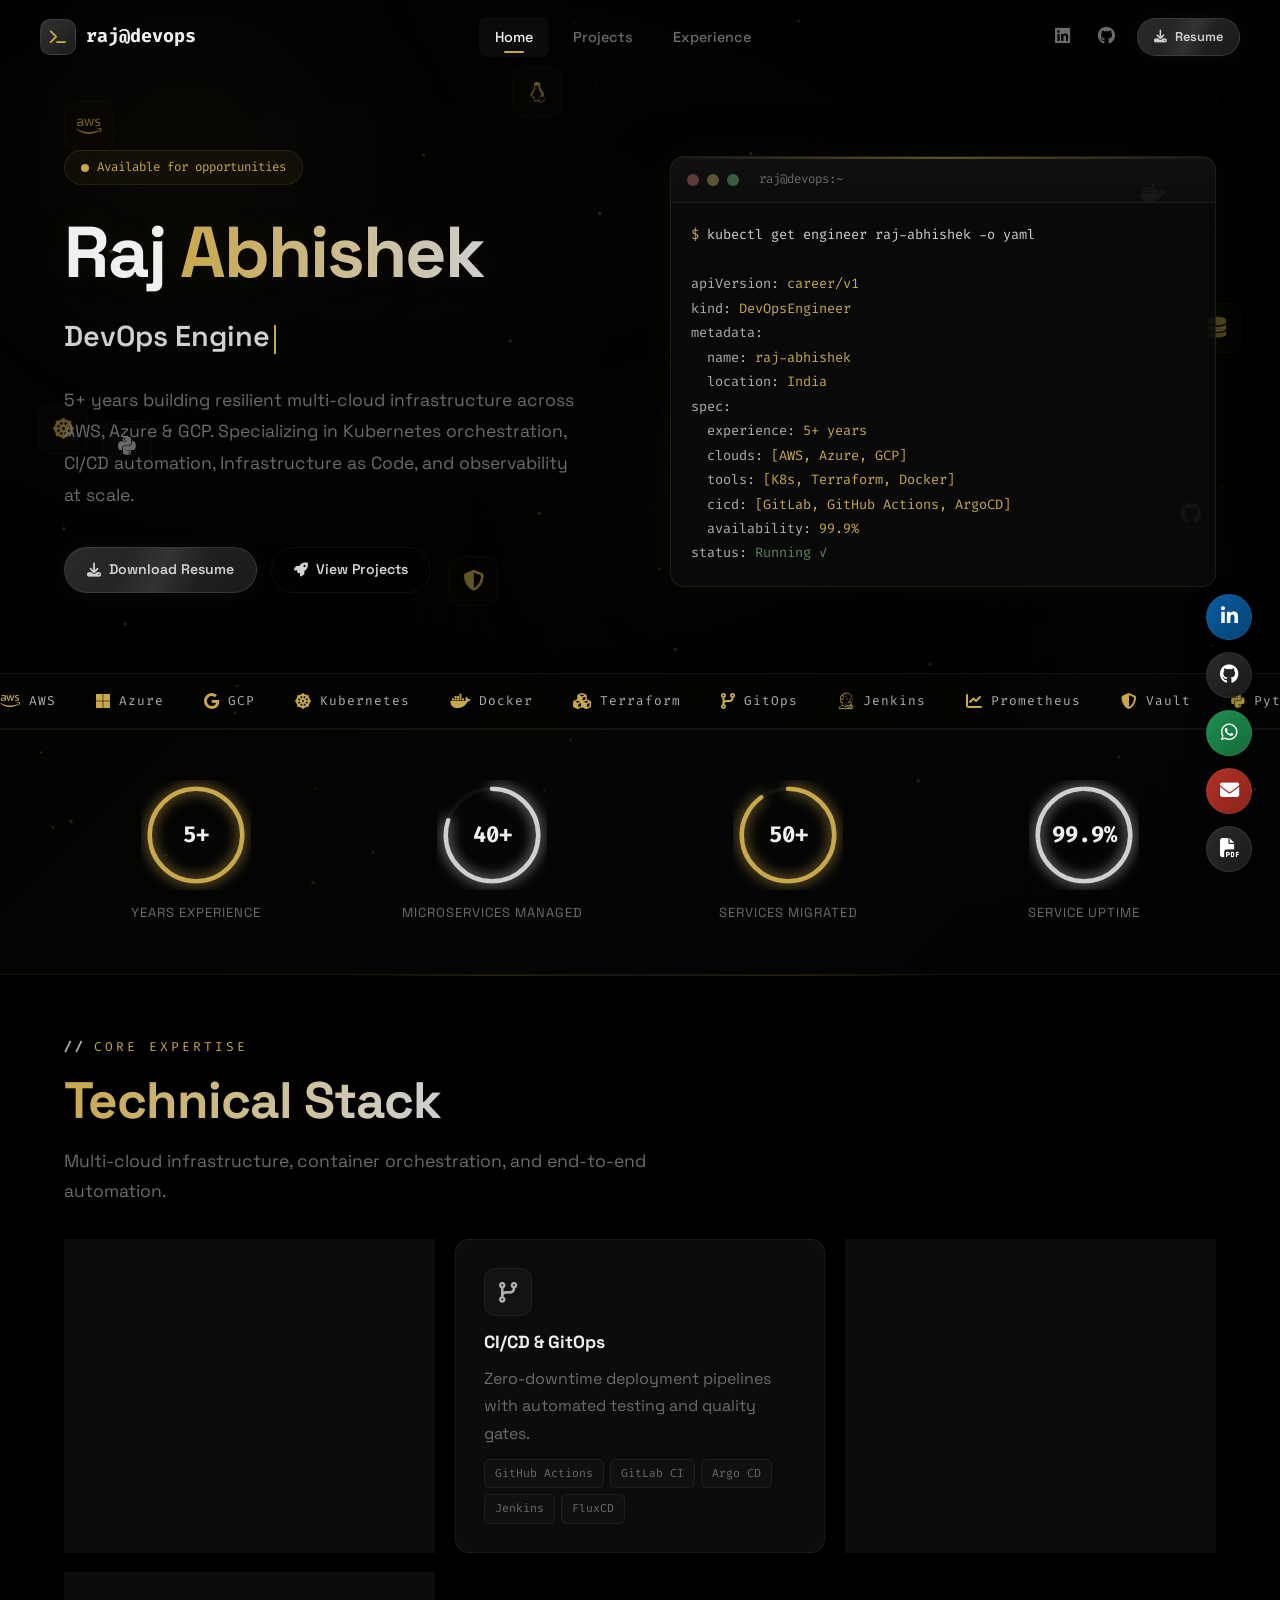
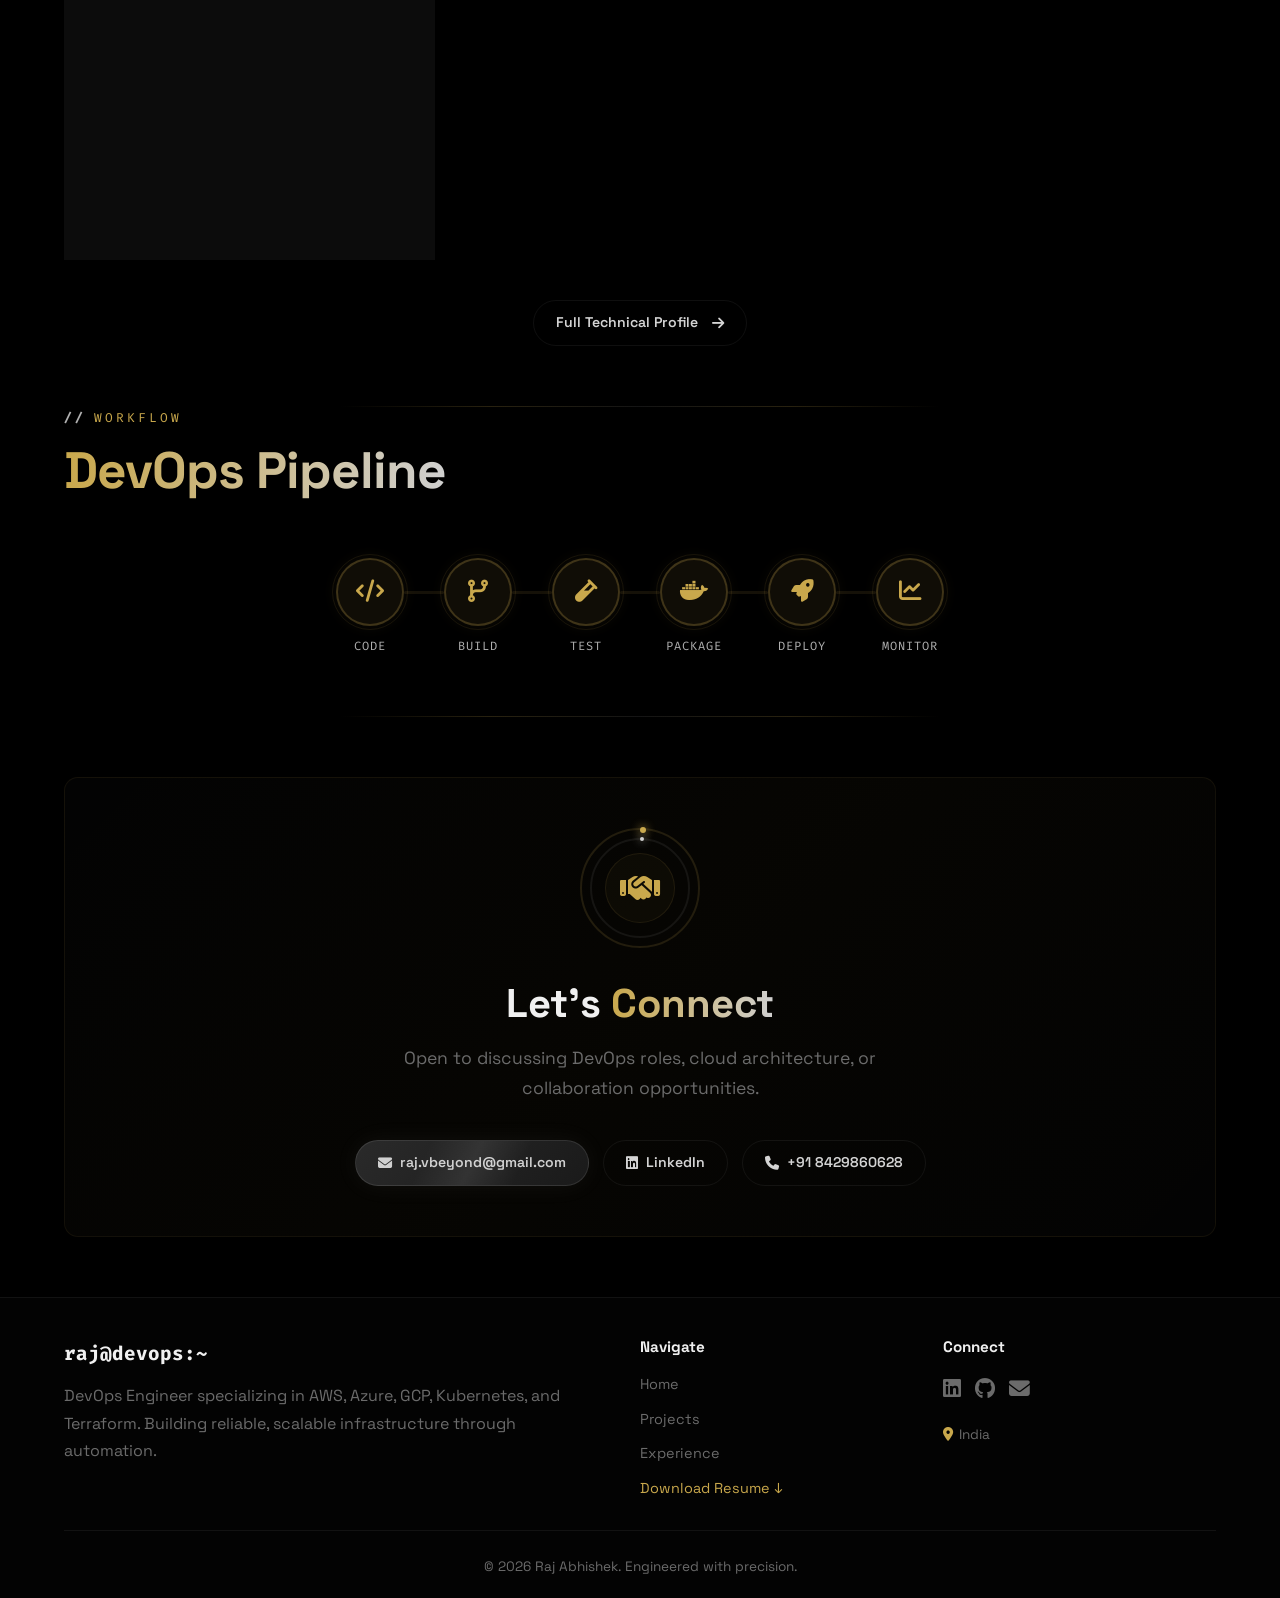
==== index.html @ 9a4d704a "Visual: tech ticker, glow dividers, button shimmer, richer orbs, enhanced terminal" ====
<!DOCTYPE html>
<html lang="en">
<head>
  <meta charset="UTF-8">
  <meta name="viewport" content="width=device-width, initial-scale=1.0">
  <meta name="description" content="Raj Abhishek — DevOps Engineer | Multi-Cloud, Kubernetes, CI/CD, Terraform">
  <title>Raj Abhishek | DevOps Engineer</title>
  <link rel="canonical" href="https://rajcommit.github.io/portfolio-devops/index.html">
  <!-- Open Graph -->
  <meta property="og:type" content="website">
  <meta property="og:title" content="Raj Abhishek | DevOps Engineer">
  <meta property="og:description" content="DevOps Engineer with 5+ years in AWS, Azure, GCP. Kubernetes, Terraform, CI/CD automation.">
  <meta property="og:url" content="https://rajcommit.github.io/portfolio-devops/index.html">
  <!-- Twitter -->
  <meta name="twitter:card" content="summary">
  <meta name="twitter:title" content="Raj Abhishek | DevOps Engineer">
  <meta name="twitter:description" content="DevOps Engineer with 5+ years in AWS, Azure, GCP. Kubernetes, Terraform, CI/CD automation.">
  <!-- Person Schema -->
  <script type="application/ld+json">
  {"@context":"https://schema.org","@type":"Person","name":"Raj Abhishek","jobTitle":"DevOps Engineer","url":"https://rajcommit.github.io/portfolio-devops/","sameAs":["https://linkedin.com/in/raj-abhishek-devops","https://github.com/Rajcommit"],"email":"raj.vbeyond@gmail.com","knowsAbout":["AWS","Azure","GCP","Kubernetes","Terraform","CI/CD","Docker"]}
  </script>
  <link rel="preconnect" href="https://fonts.googleapis.com">
  <link rel="preconnect" href="https://fonts.gstatic.com" crossorigin>
  <link rel="preconnect" href="https://cdnjs.cloudflare.com">
  <link rel="stylesheet" href="https://cdnjs.cloudflare.com/ajax/libs/font-awesome/6.5.0/css/all.min.css">
  <link rel="stylesheet" href="style.css">
</head>
<body>
  <a href="#main-content" class="skip-link">Skip to content</a>
  <div class="orb orb-1" aria-hidden="true"></div>
  <div class="orb orb-2" aria-hidden="true"></div>
  <div class="orb orb-3" aria-hidden="true"></div>

  <!-- Mobile Nav Overlay -->
  <div class="mobile-nav">
    <button class="close-btn" aria-label="Close menu"><i class="fas fa-times"></i></button>
    <a href="index.html">Home</a>
    <a href="projects.html">Projects</a>
    <a href="about.html">Experience</a>
    <a href="resume.pdf" download="Raj-Abhishek-DevOps-Resume.pdf">Resume</a>
  </div>

  <!-- Navbar -->
  <header class="navbar">
    <div class="container navbar-inner">
      <a href="index.html" class="brand">
        <div class="brand-icon"><i class="fas fa-terminal"></i></div>
        raj@devops
      </a>
      <nav class="nav-links">
        <a href="index.html" class="active">Home</a>
        <a href="projects.html">Projects</a>
        <a href="about.html">Experience</a>
      </nav>
      <div class="nav-actions">
        <a href="https://linkedin.com/in/raj-abhishek-devops" target="_blank" rel="noopener noreferrer" class="nav-social" aria-label="LinkedIn"><i class="fab fa-linkedin"></i></a>
        <a href="https://github.com/Rajcommit" target="_blank" rel="noopener noreferrer" class="nav-social" aria-label="GitHub"><i class="fab fa-github"></i></a>
        <a href="resume.pdf" download="Raj-Abhishek-DevOps-Resume.pdf" class="btn btn-glow btn-sm"><i class="fas fa-download"></i> Resume</a>
      </div>
      <button class="mobile-toggle" aria-label="Open menu"><i class="fas fa-bars"></i></button>
    </div>
  </header>

  <main id="main-content" role="main">
    <!-- Hero -->
    <section class="hero">
      <!-- Floating tech icons -->
      <div class="hero-icons" aria-hidden="true">
        <div class="float-icon fi-1"><i class="fab fa-aws"></i></div>
        <div class="float-icon fi-2"><i class="fab fa-docker"></i></div>
        <div class="float-icon fi-3"><i class="fas fa-dharmachakra"></i></div>
        <div class="float-icon fi-4"><i class="fab fa-github"></i></div>
        <div class="float-icon fi-5"><i class="fab fa-linux"></i></div>
        <div class="float-icon fi-6"><i class="fab fa-python"></i></div>
        <div class="float-icon fi-7"><i class="fas fa-database"></i></div>
        <div class="float-icon fi-8"><i class="fas fa-shield-halved"></i></div>
      </div>
      <div class="container hero-grid">
        <div class="hero-content">
          <div class="hero-badge"><span class="pulse"></span> Available for opportunities</div>
          <h1>Raj <span class="gradient-text">Abhishek</span></h1>
          <p class="hero-role"><span class="typed-text">DevOps Engineer</span><span class="cursor"></span></p>
          <p class="hero-desc">5+ years building resilient multi-cloud infrastructure across AWS, Azure & GCP. Specializing in Kubernetes orchestration, CI/CD automation, Infrastructure as Code, and observability at scale.</p>
          <div class="hero-actions">
            <a href="resume.pdf" download="Raj-Abhishek-DevOps-Resume.pdf" class="btn btn-glow"><i class="fas fa-download"></i> Download Resume</a>
            <a href="projects.html" class="btn btn-ghost"><i class="fas fa-rocket"></i> View Projects</a>
          </div>
        </div>
        <div class="terminal reveal delay-1">
          <div class="terminal-bar">
            <span class="terminal-dot r"></span>
            <span class="terminal-dot y"></span>
            <span class="terminal-dot g"></span>
            <span class="terminal-title">raj@devops:~</span>
          </div>
          <div class="terminal-body">
            <span class="prompt">$</span> <span class="cmd">kubectl get engineer raj-abhishek -o yaml</span><br><br>
            <span class="key">apiVersion:</span> <span class="val">career/v1</span><br>
            <span class="key">kind:</span> <span class="val">DevOpsEngineer</span><br>
            <span class="key">metadata:</span><br>
            <span class="key">&nbsp;&nbsp;name:</span> <span class="val">raj-abhishek</span><br>
            <span class="key">&nbsp;&nbsp;location:</span> <span class="val">India</span><br>
            <span class="key">spec:</span><br>
            <span class="key">&nbsp;&nbsp;experience:</span> <span class="val">5+ years</span><br>
            <span class="key">&nbsp;&nbsp;clouds:</span> <span class="val">[AWS, Azure, GCP]</span><br>
            <span class="key">&nbsp;&nbsp;tools:</span> <span class="val">[K8s, Terraform, Docker]</span><br>
            <span class="key">&nbsp;&nbsp;cicd:</span> <span class="val">[GitLab, GitHub Actions, ArgoCD]</span><br>
            <span class="key">&nbsp;&nbsp;availability:</span> <span class="val">99.9%</span><br>
            <span class="key">status:</span> <span class="success">Running ✓</span>
          </div>
        </div>
      </div>
    </section>

    <!-- Tech Ticker -->
    <div class="ticker-wrap" aria-hidden="true">
      <div class="ticker">
        <span class="ticker-item"><i class="fab fa-aws"></i> AWS</span>
        <span class="ticker-item"><i class="fab fa-microsoft"></i> Azure</span>
        <span class="ticker-item"><i class="fab fa-google"></i> GCP</span>
        <span class="ticker-item"><i class="fas fa-dharmachakra"></i> Kubernetes</span>
        <span class="ticker-item"><i class="fab fa-docker"></i> Docker</span>
        <span class="ticker-item"><i class="fas fa-cubes"></i> Terraform</span>
        <span class="ticker-item"><i class="fas fa-code-branch"></i> GitOps</span>
        <span class="ticker-item"><i class="fab fa-jenkins"></i> Jenkins</span>
        <span class="ticker-item"><i class="fas fa-chart-line"></i> Prometheus</span>
        <span class="ticker-item"><i class="fas fa-shield-halved"></i> Vault</span>
        <span class="ticker-item"><i class="fab fa-python"></i> Python</span>
        <span class="ticker-item"><i class="fab fa-linux"></i> Linux</span>
        <span class="ticker-item"><i class="fab fa-aws"></i> AWS</span>
        <span class="ticker-item"><i class="fab fa-microsoft"></i> Azure</span>
        <span class="ticker-item"><i class="fab fa-google"></i> GCP</span>
        <span class="ticker-item"><i class="fas fa-dharmachakra"></i> Kubernetes</span>
        <span class="ticker-item"><i class="fab fa-docker"></i> Docker</span>
        <span class="ticker-item"><i class="fas fa-cubes"></i> Terraform</span>
        <span class="ticker-item"><i class="fas fa-code-branch"></i> GitOps</span>
        <span class="ticker-item"><i class="fab fa-jenkins"></i> Jenkins</span>
        <span class="ticker-item"><i class="fas fa-chart-line"></i> Prometheus</span>
        <span class="ticker-item"><i class="fas fa-shield-halved"></i> Vault</span>
        <span class="ticker-item"><i class="fab fa-python"></i> Python</span>
        <span class="ticker-item"><i class="fab fa-linux"></i> Linux</span>
      </div>
    </div>

    <!-- Stats with rings -->
    <section class="stats-bar">
      <div class="container">
        <div class="stats-grid">
          <div class="stat-item reveal">
            <div class="stat-ring" data-percent="100">
              <svg viewBox="0 0 100 100"><circle cx="50" cy="50" r="42" class="ring-bg"/><circle cx="50" cy="50" r="42" class="ring-fill" style="--color:var(--gold)"/></svg>
              <div class="stat-value"><span data-count="5" data-suffix="+">0</span></div>
            </div>
            <p>Years Experience</p>
          </div>
          <div class="stat-item reveal delay-1">
            <div class="stat-ring" data-percent="80">
              <svg viewBox="0 0 100 100"><circle cx="50" cy="50" r="42" class="ring-bg"/><circle cx="50" cy="50" r="42" class="ring-fill" style="--color:var(--silver)"/></svg>
              <div class="stat-value"><span data-count="40" data-suffix="+">0</span></div>
            </div>
            <p>Microservices Managed</p>
          </div>
          <div class="stat-item reveal delay-2">
            <div class="stat-ring" data-percent="90">
              <svg viewBox="0 0 100 100"><circle cx="50" cy="50" r="42" class="ring-bg"/><circle cx="50" cy="50" r="42" class="ring-fill" style="--color:var(--gold)"/></svg>
              <div class="stat-value"><span data-count="50" data-suffix="+">0</span></div>
            </div>
            <p>Services Migrated</p>
          </div>
          <div class="stat-item reveal delay-3">
            <div class="stat-ring" data-percent="99">
              <svg viewBox="0 0 100 100"><circle cx="50" cy="50" r="42" class="ring-bg"/><circle cx="50" cy="50" r="42" class="ring-fill" style="--color:var(--silver)"/></svg>
              <div class="stat-value">99.9%</div>
            </div>
            <p>Service Uptime</p>
          </div>
        </div>
      </div>
    </section>

    <!-- Core Skills -->
    <hr class="glow-divider" aria-hidden="true">
    <section class="section">
      <div class="container">
        <div class="section-label reveal">Core Expertise</div>
        <h2 class="section-title reveal"><span class="gradient-text">Technical Stack</span></h2>
        <p class="section-desc reveal">Multi-cloud infrastructure, container orchestration, and end-to-end automation.</p>
        <div class="skills-grid">
          <div class="glass-card skill-card reveal">
            <div class="skill-icon cloud"><i class="fas fa-cloud"></i></div>
            <h3>Cloud Platforms</h3>
            <p>Multi-cloud architecture across AWS, Azure, and GCP with production-grade reliability.</p>
            <div class="skill-tags">
              <span class="skill-tag">EKS</span><span class="skill-tag">AKS</span><span class="skill-tag">GKE</span>
              <span class="skill-tag">EC2</span><span class="skill-tag">Lambda</span><span class="skill-tag">VPC</span>
            </div>
          </div>
          <div class="glass-card skill-card reveal delay-1">
            <div class="skill-icon cicd"><i class="fas fa-code-branch"></i></div>
            <h3>CI/CD & GitOps</h3>
            <p>Zero-downtime deployment pipelines with automated testing and quality gates.</p>
            <div class="skill-tags">
              <span class="skill-tag">GitHub Actions</span><span class="skill-tag">GitLab CI</span>
              <span class="skill-tag">Argo CD</span><span class="skill-tag">Jenkins</span><span class="skill-tag">FluxCD</span>
            </div>
          </div>
          <div class="glass-card skill-card reveal delay-2">
            <div class="skill-icon iac"><i class="fas fa-cubes"></i></div>
            <h3>IaC & Automation</h3>
            <p>Reusable modules and playbooks for consistent multi-environment provisioning.</p>
            <div class="skill-tags">
              <span class="skill-tag">Terraform</span><span class="skill-tag">Ansible</span>
              <span class="skill-tag">CloudFormation</span><span class="skill-tag">Packer</span>
            </div>
          </div>
          <div class="glass-card skill-card reveal delay-3">
            <div class="skill-icon security"><i class="fas fa-shield-halved"></i></div>
            <h3>Security & Observability</h3>
            <p>SLI/SLO alerting, DevSecOps controls, and full-stack monitoring.</p>
            <div class="skill-tags">
              <span class="skill-tag">Prometheus</span><span class="skill-tag">Grafana</span>
              <span class="skill-tag">Datadog</span><span class="skill-tag">ELK</span><span class="skill-tag">Vault</span>
            </div>
          </div>
        </div>
        <div style="text-align:center;margin-top:40px" class="reveal">
          <a href="about.html" class="btn btn-ghost">Full Technical Profile <i class="fas fa-arrow-right" style="margin-left:6px"></i></a>
        </div>
      </div>
    </section>

    <!-- DevOps Pipeline Visual -->
    <hr class="glow-divider" aria-hidden="true">
    <section class="section" style="padding-top:0;padding-bottom:20px">
      <div class="container">
        <div class="section-label reveal">Workflow</div>
        <h2 class="section-title reveal"><span class="gradient-text">DevOps Pipeline</span></h2>
        <div class="pipeline">
          <div class="pipe-stage">
            <div class="pipe-icon"><i class="fas fa-code"></i></div>
            <span>Code</span>
          </div>
          <div class="pipe-line"><div class="pipe-flow"></div></div>
          <div class="pipe-stage">
            <div class="pipe-icon"><i class="fas fa-code-branch"></i></div>
            <span>Build</span>
          </div>
          <div class="pipe-line"><div class="pipe-flow"></div></div>
          <div class="pipe-stage">
            <div class="pipe-icon"><i class="fas fa-vial"></i></div>
            <span>Test</span>
          </div>
          <div class="pipe-line"><div class="pipe-flow"></div></div>
          <div class="pipe-stage">
            <div class="pipe-icon"><i class="fab fa-docker"></i></div>
            <span>Package</span>
          </div>
          <div class="pipe-line"><div class="pipe-flow"></div></div>
          <div class="pipe-stage">
            <div class="pipe-icon"><i class="fas fa-rocket"></i></div>
            <span>Deploy</span>
          </div>
          <div class="pipe-line"><div class="pipe-flow"></div></div>
          <div class="pipe-stage">
            <div class="pipe-icon"><i class="fas fa-chart-line"></i></div>
            <span>Monitor</span>
          </div>
        </div>
      </div>
    </section>

    <!-- CTA -->
    <hr class="glow-divider" aria-hidden="true">
    <section class="section cta-section">
      <div class="container">
        <div class="cta-box reveal">
          <div class="cta-visual" aria-hidden="true">
            <div class="cta-ring"></div>
            <div class="cta-ring cta-ring-2"></div>
            <div class="cta-center-icon"><i class="fas fa-handshake"></i></div>
          </div>
          <h2>Let's <span class="gradient-text">Connect</span></h2>
          <p>Open to discussing DevOps roles, cloud architecture, or collaboration opportunities.</p>
          <div class="cta-links">
            <a href="mailto:raj.vbeyond@gmail.com" class="btn btn-glow"><i class="fas fa-envelope"></i> raj.vbeyond@gmail.com</a>
            <a href="https://linkedin.com/in/raj-abhishek-devops" target="_blank" rel="noopener noreferrer" class="btn btn-ghost"><i class="fab fa-linkedin"></i> LinkedIn</a>
            <a href="tel:+918429860628" class="btn btn-ghost"><i class="fas fa-phone"></i> +91 8429860628</a>
          </div>
        </div>
      </div>
    </section>
  </main>

  <!-- Floating Actions -->
  <div class="floating-actions" role="complementary" aria-label="Social links">
    <a href="https://linkedin.com/in/raj-abhishek-devops" target="_blank" rel="noopener noreferrer" class="float-btn li" aria-label="LinkedIn"><i class="fab fa-linkedin-in"></i></a>
    <a href="https://github.com/Rajcommit" target="_blank" rel="noopener noreferrer" class="float-btn gh" aria-label="GitHub"><i class="fab fa-github"></i></a>
    <a href="https://wa.me/918429860628" target="_blank" rel="noopener noreferrer" class="float-btn wa" aria-label="WhatsApp"><i class="fab fa-whatsapp"></i></a>
    <a href="mailto:raj.vbeyond@gmail.com" class="float-btn em" aria-label="Email"><i class="fas fa-envelope"></i></a>
    <a href="resume.pdf" download="Raj-Abhishek-DevOps-Resume.pdf" class="float-btn rs" aria-label="Resume"><i class="fas fa-file-pdf"></i></a>
  </div>

  <!-- Footer -->
  <footer class="footer">
    <div class="container">
      <div class="footer-grid">
        <div>
          <div class="footer-brand">raj@devops:~</div>
          <p>DevOps Engineer specializing in AWS, Azure, GCP, Kubernetes, and Terraform. Building reliable, scalable infrastructure through automation.</p>
        </div>
        <div>
          <h4>Navigate</h4>
          <div class="footer-links">
            <a href="index.html">Home</a>
            <a href="projects.html">Projects</a>
            <a href="about.html">Experience</a>
            <a href="resume.pdf" download="Raj-Abhishek-DevOps-Resume.pdf" style="color:var(--gold)">Download Resume ↓</a>
          </div>
        </div>
        <div>
          <h4>Connect</h4>
          <div class="footer-social">
            <a href="https://linkedin.com/in/raj-abhishek-devops" target="_blank" rel="noopener noreferrer" aria-label="LinkedIn"><i class="fab fa-linkedin"></i></a>
            <a href="https://github.com/Rajcommit" target="_blank" rel="noopener noreferrer" aria-label="GitHub"><i class="fab fa-github"></i></a>
            <a href="mailto:raj.vbeyond@gmail.com" aria-label="Email"><i class="fas fa-envelope"></i></a>
          </div>
          <p style="font-size:0.85rem;color:var(--text-dim)"><i class="fas fa-map-marker-alt" style="margin-right:6px;color:var(--gold)"></i>India</p>
        </div>
      </div>
      <div class="footer-bottom">
        <p>&copy; 2026 Raj Abhishek. Engineered with precision.</p>
      </div>
    </div>
  </footer>

  <script src="script.js" defer></script>
</body>
</html>
---- style.css ----
/* ═══════════════════════════════════════════════════════
   RAJ ABHISHEK — METALLIC BLACK THEME
   True black + chrome silver + brushed gold
   ═══════════════════════════════════════════════════════ */
@import url('https://fonts.googleapis.com/css2?family=Space+Grotesk:wght@400;500;600;700&family=Fira+Code:wght@400;500;700&display=swap');

:root{
  --bg-void:#000000;
  --bg-base:#050505;
  --bg-card:rgba(18,18,18,0.7);
  --bg-card-hover:rgba(28,28,28,0.8);
  --text:#d4d4d4;
  --text-dim:#6b6b6b;
  --text-bright:#f0f0f0;
  --chrome:#b0b0b0;
  --silver:#d0d0d0;
  --gold:#c9a84c;
  --steel:#3a3a3a;
  --white-glow:rgba(200,200,200,0.06);
  --border:rgba(255,255,255,0.06);
  --border-glow:rgba(200,200,200,0.12);
  --metal-shine:linear-gradient(135deg,rgba(255,255,255,0.03) 0%,rgba(255,255,255,0.08) 50%,rgba(255,255,255,0.03) 100%);
  --glow-silver:0 0 25px rgba(200,200,200,0.06);
  --glow-gold:0 0 25px rgba(201,168,76,0.08);
  --font:'Space Grotesk',system-ui,sans-serif;
  --mono:'Fira Code','JetBrains Mono',monospace;
  --radius:14px;
  --radius-sm:10px;
  --transition:all .3s cubic-bezier(.4,0,.2,1)
}
*,*::before,*::after{margin:0;padding:0;box-sizing:border-box}
html{scroll-behavior:smooth;font-size:16px;scroll-padding-top:80px}
body{background:var(--bg-void);color:var(--text);font-family:var(--font);line-height:1.7;overflow-x:hidden;-webkit-font-smoothing:antialiased}

/* Subtle brushed metal texture */
body::before{content:'';position:fixed;inset:0;background:
  repeating-linear-gradient(90deg,rgba(255,255,255,0.008) 0px,transparent 1px,transparent 3px),
  radial-gradient(ellipse 70% 50% at 30% 30%,rgba(255,255,255,0.015),transparent),
  radial-gradient(ellipse 50% 60% at 70% 70%,rgba(201,168,76,0.008),transparent);
  z-index:-2;pointer-events:none}

/* Ambient metallic reflections — more visible */
.orb{position:fixed;border-radius:50%;pointer-events:none;z-index:-1;animation:drift 25s ease-in-out infinite alternate}
.orb-1{width:500px;height:500px;top:-10%;left:-5%;background:radial-gradient(circle,rgba(201,168,76,0.06),transparent 60%);filter:blur(80px)}
.orb-2{width:450px;height:450px;bottom:5%;right:-5%;background:radial-gradient(circle,rgba(80,120,200,0.05),transparent 60%);filter:blur(80px);animation-delay:-12s}
.orb-3{width:350px;height:350px;top:40%;left:40%;background:radial-gradient(circle,rgba(201,168,76,0.04),rgba(80,120,200,0.03),transparent 60%);filter:blur(80px);animation-delay:-6s}
@keyframes drift{0%{transform:translate(0,0)}50%{transform:translate(30px,-20px)}100%{transform:translate(-20px,25px)}}

a{text-decoration:none;color:inherit;transition:var(--transition)}
h1,h2,h3,h4{color:var(--text-bright);font-weight:700;line-height:1.2}
p{color:var(--text-dim);font-size:1rem}
.container{max-width:1200px;margin:0 auto;padding:0 24px}
.section{padding:60px 0}
.section-label{font-family:var(--mono);font-size:.8rem;color:var(--gold);text-transform:uppercase;letter-spacing:3px;margin-bottom:12px;display:flex;align-items:center;gap:8px}
.section-label::before{content:'//';color:var(--chrome);font-weight:700}
.section-title{font-size:clamp(2rem,5vw,3.2rem);margin-bottom:16px;letter-spacing:-1px}
.section-desc{font-size:1.1rem;max-width:600px;margin-bottom:32px}
/* Animated gradient text */
.gradient-text{background:linear-gradient(270deg,var(--silver),var(--gold),var(--silver),var(--gold));background-size:300% 300%;-webkit-background-clip:text;-webkit-text-fill-color:transparent;background-clip:text;animation:shimmer 6s ease infinite}
@keyframes shimmer{0%{background-position:0% 50%}50%{background-position:100% 50%}100%{background-position:0% 50%}}

/* ── NAVBAR ── */
.navbar{position:fixed;top:0;width:100%;z-index:1000;transition:var(--transition)}
.navbar-inner{display:flex;align-items:center;justify-content:space-between;padding:16px 0}
.navbar.scrolled{background:rgba(0,0,0,0.92);backdrop-filter:blur(20px);border-bottom:1px solid var(--border)}
.brand{display:flex;align-items:center;gap:10px;font-family:var(--mono);font-weight:700;font-size:1.15rem;color:var(--text-bright)}
.brand-icon{width:36px;height:36px;border-radius:10px;background:linear-gradient(135deg,#333,#1a1a1a);border:1px solid rgba(255,255,255,0.1);display:flex;align-items:center;justify-content:center;font-size:.9rem;color:var(--gold)}
.nav-links{display:flex;gap:8px}
.nav-links a{padding:8px 16px;border-radius:8px;font-size:.9rem;font-weight:500;color:var(--text-dim);position:relative}
.nav-links a:hover,.nav-links a.active{color:var(--text-bright);background:rgba(255,255,255,0.04)}
.nav-links a.active::after{content:'';position:absolute;bottom:4px;left:50%;transform:translateX(-50%);width:20px;height:2px;background:var(--gold);border-radius:2px}
.nav-actions{display:flex;align-items:center;gap:16px}
.nav-social{color:var(--text-dim);font-size:1.1rem;padding:6px}
.nav-social:hover{color:var(--silver);transform:translateY(-2px)}

/* Buttons */
.btn{display:inline-flex;align-items:center;gap:8px;padding:10px 22px;border-radius:100px;font-weight:600;font-size:.88rem;transition:var(--transition);cursor:pointer;border:none}
.btn-glow{background:linear-gradient(135deg,#2a2a2a,#1a1a1a);color:var(--silver);border:1px solid rgba(255,255,255,0.1);box-shadow:var(--glow-silver);position:relative;overflow:hidden}
.btn-glow::after{content:'';position:absolute;top:-50%;left:-50%;width:200%;height:200%;background:linear-gradient(90deg,transparent 40%,rgba(255,255,255,0.08) 50%,transparent 60%);transform:rotate(25deg);animation:btnShimmer 3s ease-in-out infinite}
@keyframes btnShimmer{0%{transform:translateX(-100%) rotate(25deg)}100%{transform:translateX(100%) rotate(25deg)}}
.btn-glow:hover{transform:translateY(-2px);border-color:var(--gold);color:var(--gold);box-shadow:var(--glow-gold),0 8px 30px rgba(0,0,0,0.5)}
.btn-ghost{background:transparent;color:var(--text);border:1px solid var(--border)}
.btn-ghost:hover{border-color:rgba(255,255,255,0.15);color:var(--silver);background:rgba(255,255,255,0.02)}
.btn-sm{padding:7px 16px;font-size:.8rem}
.mobile-toggle{display:none;background:none;border:none;color:var(--text);font-size:1.4rem;cursor:pointer}

/* ── HERO FLOATING ICONS ── */
.hero{position:relative;overflow:hidden;padding:150px 0 80px}
.hero-icons{position:absolute;inset:0;pointer-events:none;z-index:0}
.float-icon{position:absolute;width:50px;height:50px;border-radius:12px;display:flex;align-items:center;justify-content:center;font-size:1.3rem;color:var(--gold);background:rgba(201,168,76,0.04);border:1px solid rgba(201,168,76,0.08);backdrop-filter:blur(4px);animation:floatIcon 8s ease-in-out infinite;opacity:0.5}
.float-icon:hover{opacity:1;border-color:var(--gold)}
.fi-1{top:15%;left:5%;animation-delay:0s}.fi-2{top:25%;right:8%;animation-delay:-1s;color:var(--silver);background:rgba(255,255,255,0.03);border-color:rgba(255,255,255,0.06)}
.fi-3{top:60%;left:3%;animation-delay:-2s}.fi-4{bottom:20%;right:5%;animation-delay:-3s;color:var(--silver);background:rgba(255,255,255,0.03);border-color:rgba(255,255,255,0.06)}
.fi-5{top:10%;left:40%;animation-delay:-4s}.fi-6{bottom:30%;left:8%;animation-delay:-5s;color:var(--silver);background:rgba(255,255,255,0.03);border-color:rgba(255,255,255,0.06)}
.fi-7{top:45%;right:3%;animation-delay:-6s}.fi-8{bottom:10%;left:35%;animation-delay:-7s}
@keyframes floatIcon{0%,100%{transform:translateY(0) rotate(0deg)}25%{transform:translateY(-15px) rotate(3deg)}50%{transform:translateY(-8px) rotate(-2deg)}75%{transform:translateY(-20px) rotate(1deg)}}
.hero-grid{position:relative;z-index:1}
.hero-grid{display:grid;grid-template-columns:1fr 1fr;gap:60px;align-items:center}
.hero-badge{display:inline-flex;align-items:center;gap:8px;padding:6px 16px;background:rgba(201,168,76,0.06);border:1px solid rgba(201,168,76,0.12);border-radius:100px;font-family:var(--mono);font-size:.78rem;color:var(--gold);margin-bottom:24px}
.hero-badge .pulse{width:8px;height:8px;border-radius:50%;background:var(--gold);animation:pulse 2s ease-in-out infinite}
@keyframes pulse{0%,100%{opacity:1;transform:scale(1)}50%{opacity:.5;transform:scale(1.5)}}
.hero h1{font-size:clamp(2.8rem,6vw,4.5rem);letter-spacing:-2px;margin-bottom:16px;text-shadow:0 0 40px rgba(201,168,76,0.08)}
.hero-role{font-size:clamp(1.2rem,3vw,1.8rem);color:var(--text-dim);margin-bottom:24px;font-weight:400}
.hero-role span{color:var(--silver);font-weight:600}
.hero-desc{font-size:1.1rem;max-width:520px;margin-bottom:36px;line-height:1.8}
.hero-actions{display:flex;gap:14px;flex-wrap:wrap}

/* Terminal — dark chrome with animated border + scan line */
.terminal{background:rgba(10,10,10,0.9);border:1px solid rgba(201,168,76,0.12);border-radius:var(--radius);overflow:hidden;box-shadow:0 1px 0 rgba(255,255,255,0.03) inset,0 0 30px rgba(201,168,76,0.04),0 20px 60px rgba(0,0,0,0.6);position:relative}
.terminal::after{content:'';position:absolute;top:0;left:0;right:0;height:2px;background:linear-gradient(90deg,transparent,var(--gold),transparent);opacity:.4;animation:scanLine 3s ease-in-out infinite}
@keyframes scanLine{0%{top:40px;opacity:.4}50%{opacity:.15}100%{top:calc(100% - 2px);opacity:.4}}
.terminal-bar{display:flex;align-items:center;gap:8px;padding:12px 16px;background:linear-gradient(180deg,rgba(255,255,255,0.03),rgba(255,255,255,0.01));border-bottom:1px solid rgba(255,255,255,0.05)}
.terminal-dot{width:12px;height:12px;border-radius:50%}
.terminal-dot.r{background:#5c3a3a}.terminal-dot.y{background:#5c5234}.terminal-dot.g{background:#3a5c3a}
.terminal-title{margin-left:12px;font-family:var(--mono);font-size:.78rem;color:var(--text-dim)}
.terminal-body{padding:20px;font-family:var(--mono);font-size:.85rem;line-height:1.8}
.terminal-body .prompt{color:var(--gold)}
.terminal-body .cmd{color:var(--silver)}
.terminal-body .output{color:var(--text-dim)}
.terminal-body .key{color:var(--chrome)}
.terminal-body .val{color:var(--gold)}
.terminal-body .success{color:#5a8a5a}

/* ── STATS with rings ── */
.stats-bar{padding:50px 0;border-top:1px solid rgba(201,168,76,0.1);border-bottom:1px solid rgba(201,168,76,0.1);background:linear-gradient(135deg,rgba(201,168,76,0.02),rgba(10,10,10,0.5),rgba(80,120,200,0.02))}
.stats-grid{display:grid;grid-template-columns:repeat(4,1fr);gap:32px;text-align:center}
.stat-ring{position:relative;width:110px;height:110px;margin:0 auto 12px}
.stat-ring svg{width:100%;height:100%;transform:rotate(-90deg)}
.ring-bg{fill:none;stroke:rgba(255,255,255,0.04);stroke-width:4}
.ring-fill{fill:none;stroke:var(--color,var(--gold));stroke-width:4;stroke-linecap:round;stroke-dasharray:264;stroke-dashoffset:264;transition:stroke-dashoffset 1.5s ease;filter:drop-shadow(0 0 6px var(--color,var(--gold)))}
.stat-ring.animated .ring-fill{stroke-dashoffset:var(--offset,0)}
.stat-value{position:absolute;inset:0;display:flex;align-items:center;justify-content:center;font-family:var(--mono);font-size:1.4rem;font-weight:700;color:var(--text-bright)}
.stat-item p{font-size:.82rem;color:var(--text-dim);text-transform:uppercase;letter-spacing:1px;margin-top:4px}

/* ── GLASS CARDS — brushed metal with rotating border ── */
.glass-card{background:var(--bg-card);backdrop-filter:blur(16px);border:1px solid var(--border);border-radius:var(--radius);padding:32px;transition:var(--transition);position:relative;overflow:hidden;transform-style:preserve-3d;perspective:800px}
.glass-card::before{content:'';position:absolute;top:-1px;left:-1px;right:-1px;height:2px;background:linear-gradient(90deg,transparent,var(--gold),var(--silver),var(--gold),transparent);opacity:0;transition:opacity .4s}
.glass-card::after{content:'';position:absolute;inset:-1px;border-radius:var(--radius);background:conic-gradient(from var(--angle,0deg),transparent 0%,var(--gold) 5%,transparent 10%,transparent 90%,var(--silver) 95%,transparent 100%);z-index:-1;opacity:0;transition:opacity .4s;animation:rotateBorder 4s linear infinite}
@keyframes rotateBorder{to{--angle:360deg}}
@property --angle{syntax:'<angle>';initial-value:0deg;inherits:false}
.glass-card:hover{border-color:transparent;transform:translateY(-6px);box-shadow:0 2px 0 rgba(255,255,255,0.03) inset,0 25px 60px rgba(0,0,0,0.5)}
.glass-card:hover::before{opacity:1}
.glass-card:hover::after{opacity:1}

/* ── SKILLS ── */
.skills-grid{display:grid;grid-template-columns:repeat(auto-fit,minmax(280px,1fr));gap:20px}
.skill-card{padding:28px}
.skill-card .skill-icon{width:48px;height:48px;border-radius:12px;display:flex;align-items:center;justify-content:center;font-size:1.3rem;margin-bottom:16px;border:1px solid rgba(255,255,255,0.05)}
.skill-card .skill-icon.cloud{background:rgba(255,255,255,0.03);color:var(--silver)}
.skill-card .skill-icon.iac{background:rgba(201,168,76,0.06);color:var(--gold)}
.skill-card .skill-icon.cicd{background:rgba(255,255,255,0.03);color:var(--chrome)}
.skill-card .skill-icon.security{background:rgba(201,168,76,0.06);color:var(--gold)}
.skill-card h3{font-size:1.1rem;margin-bottom:12px}
.skill-tags{display:flex;flex-wrap:wrap;gap:6px;margin-top:12px}
.skill-tag{font-family:var(--mono);font-size:.72rem;padding:4px 10px;border-radius:6px;background:rgba(255,255,255,0.02);border:1px solid rgba(255,255,255,0.06);color:var(--text-dim);transition:var(--transition)}
.skill-tag:hover{border-color:var(--gold);color:var(--gold);box-shadow:0 0 8px rgba(201,168,76,0.15)}

/* ── TIMELINE ── */
.timeline{position:relative;max-width:850px;margin:0 auto}
.timeline::before{content:'';position:absolute;left:20px;top:0;bottom:0;width:1px;background:linear-gradient(to bottom,var(--gold),var(--chrome),var(--steel))}
.tl-item{position:relative;padding-left:60px;margin-bottom:40px}
.tl-dot{position:absolute;left:13px;top:8px;width:16px;height:16px;border-radius:50%;background:var(--bg-void);border:2px solid var(--gold);box-shadow:0 0 10px rgba(201,168,76,0.2);z-index:2}
.tl-card{padding:28px 32px}
.tl-header{display:flex;justify-content:space-between;align-items:flex-start;flex-wrap:wrap;gap:12px;margin-bottom:16px}
.tl-header h3{font-size:1.3rem}
.tl-header h4{color:var(--gold);font-weight:500;font-size:.95rem}
.tl-date{font-family:var(--mono);font-size:.78rem;color:var(--text-dim);padding:4px 12px;background:rgba(255,255,255,0.03);border-radius:100px;white-space:nowrap;border:1px solid rgba(255,255,255,0.04)}
.tl-location{font-size:.85rem;color:var(--text-dim);margin-bottom:12px}
.tl-location i{margin-right:6px;color:var(--chrome)}
.tl-card ul{list-style:none;padding:0}
.tl-card li{position:relative;padding-left:20px;margin-bottom:10px;font-size:.92rem;color:var(--text-dim);line-height:1.6}
.tl-card li::before{content:'▸';position:absolute;left:0;color:var(--gold)}
.tl-award{display:inline-flex;align-items:center;gap:6px;margin-top:12px;padding:6px 14px;background:rgba(201,168,76,0.06);border:1px solid rgba(201,168,76,0.12);border-radius:8px;font-size:.82rem;color:var(--gold)}
.tl-award i{font-size:.9rem}

/* ── PROJECTS ── */
.projects-grid{display:grid;grid-template-columns:repeat(auto-fit,minmax(340px,1fr));gap:24px}
.project-card{padding:0;overflow:hidden}
.project-top{padding:24px 28px;border-bottom:1px solid var(--border)}
.project-top .tags{display:flex;flex-wrap:wrap;gap:6px;margin-bottom:16px}
.project-top .tag{font-family:var(--mono);font-size:.7rem;padding:3px 10px;border-radius:6px;background:rgba(255,255,255,0.02);border:1px solid rgba(255,255,255,0.06);color:var(--chrome)}
.project-top h3{font-size:1.25rem;margin-bottom:8px}
.project-top p{font-size:.9rem}
.project-body{padding:20px 28px}
.project-body ul{list-style:none;padding:0}
.project-body li{position:relative;padding-left:20px;margin-bottom:8px;font-size:.88rem;color:var(--text-dim);line-height:1.6}
.project-body li::before{content:'→';position:absolute;left:0;color:var(--gold)}
.project-link{display:inline-flex;align-items:center;gap:6px;margin-top:12px;padding:6px 14px;border-radius:8px;font-family:var(--mono);font-size:.78rem;color:var(--chrome);border:1px solid rgba(255,255,255,0.08);transition:var(--transition)}
.project-link i{font-family:'Font Awesome 6 Brands','Font Awesome 6 Free';font-style:normal}
.project-link:hover{border-color:var(--gold);color:var(--gold)}

/* ── EDUCATION & CERTS ── */
.edu-grid{display:grid;grid-template-columns:repeat(auto-fit,minmax(300px,1fr));gap:20px}
.edu-card{padding:28px}
.edu-card .edu-icon{font-size:1.5rem;color:var(--gold);margin-bottom:12px}
.edu-card h3{font-size:1.1rem;margin-bottom:4px}
.edu-card h4{color:var(--chrome);font-weight:500;font-size:.9rem;margin-bottom:4px}
.edu-card .edu-date{font-family:var(--mono);font-size:.78rem;color:var(--text-dim)}
.certs-grid{display:grid;grid-template-columns:repeat(auto-fit,minmax(280px,1fr));gap:16px}
.cert-item{display:flex;align-items:center;gap:14px;padding:16px 20px}
.cert-item .cert-badge{width:40px;height:40px;border-radius:10px;display:flex;align-items:center;justify-content:center;font-size:1rem;flex-shrink:0;border:1px solid rgba(255,255,255,0.04)}
.cert-item .cert-badge.aws{background:rgba(201,168,76,0.08);color:var(--gold)}
.cert-item .cert-badge.k8s{background:rgba(255,255,255,0.03);color:var(--silver)}
.cert-item .cert-badge.linux{background:rgba(255,255,255,0.03);color:var(--chrome)}
.cert-item .cert-badge.cloud{background:rgba(201,168,76,0.06);color:var(--gold)}
.cert-item .cert-badge.dev{background:rgba(255,255,255,0.03);color:var(--silver)}
.cert-item .cert-badge.lang{background:rgba(255,255,255,0.03);color:var(--chrome)}
.cert-info h4{font-size:.9rem;font-weight:600;margin-bottom:2px}
.cert-info p{font-size:.78rem;color:var(--text-dim)}

/* ── CTA with visual ── */
.cta-section{text-align:center}
.cta-box{padding:50px 40px;background:linear-gradient(135deg,rgba(255,255,255,0.01),rgba(201,168,76,0.03),rgba(255,255,255,0.01));border:1px solid rgba(201,168,76,0.08);border-radius:var(--radius);position:relative;overflow:hidden}
.cta-visual{position:relative;width:120px;height:120px;margin:0 auto 32px}
.cta-ring{position:absolute;inset:0;border:2px solid rgba(201,168,76,0.15);border-radius:50%;animation:spinSlow 12s linear infinite}
.cta-ring-2{inset:10px;border-color:rgba(200,200,200,0.08);animation-direction:reverse;animation-duration:8s}
.cta-ring::before{content:'';position:absolute;top:-3px;left:50%;width:6px;height:6px;border-radius:50%;background:var(--gold);box-shadow:0 0 10px var(--gold)}
.cta-ring-2::before{content:'';position:absolute;bottom:-3px;right:50%;width:4px;height:4px;border-radius:50%;background:var(--silver);box-shadow:0 0 8px var(--silver)}
@keyframes spinSlow{to{transform:rotate(360deg)}}
.cta-center-icon{position:absolute;inset:25px;display:flex;align-items:center;justify-content:center;font-size:2rem;color:var(--gold);background:rgba(201,168,76,0.04);border-radius:50%;border:1px solid rgba(201,168,76,0.1)}
.cta-box h2{font-size:2.5rem;margin-bottom:16px}
.cta-box p{font-size:1.1rem;max-width:500px;margin:0 auto 36px}
.cta-links{display:flex;justify-content:center;gap:14px;flex-wrap:wrap}

/* ── DEVOPS PIPELINE ── */
.pipeline{display:flex;align-items:center;justify-content:center;gap:0;padding:40px 0}
.pipe-stage{display:flex;flex-direction:column;align-items:center;gap:10px}
.pipe-icon{width:68px;height:68px;border-radius:50%;display:flex;align-items:center;justify-content:center;font-size:1.4rem;color:var(--gold);background:rgba(201,168,76,0.08);border:2px solid rgba(201,168,76,0.25);transition:var(--transition);position:relative;box-shadow:0 0 15px rgba(201,168,76,0.08)}
.pipe-icon::after{content:'';position:absolute;inset:-6px;border-radius:50%;border:1px solid rgba(201,168,76,0.1);animation:pipePulse 3s ease-in-out infinite}
@keyframes pipePulse{0%,100%{transform:scale(1);opacity:1}50%{transform:scale(1.2);opacity:0}}
.pipe-stage span{font-family:var(--mono);font-size:.75rem;color:var(--chrome);text-transform:uppercase;letter-spacing:1px}
.pipe-stage:hover .pipe-icon{border-color:var(--gold);background:rgba(201,168,76,0.12);box-shadow:0 0 25px rgba(201,168,76,0.2);transform:translateY(-4px)}
.pipe-stage:hover span{color:var(--gold)}
.pipe-line{width:40px;height:3px;background:rgba(201,168,76,0.1);position:relative;overflow:hidden;margin-bottom:28px;border-radius:2px}
.pipe-flow{position:absolute;top:0;left:-100%;width:100%;height:100%;background:linear-gradient(90deg,transparent,var(--gold),transparent);animation:flowPipe 2s linear infinite}
@keyframes flowPipe{to{left:100%}}

/* ── TECH TICKER ── */
.ticker-wrap{overflow:hidden;padding:16px 0;border-top:1px solid var(--border);border-bottom:1px solid var(--border);background:rgba(201,168,76,0.015)}
.ticker{display:flex;gap:40px;animation:scroll 25s linear infinite;width:max-content}
.ticker-item{display:flex;align-items:center;gap:8px;font-family:var(--mono);font-size:.8rem;color:var(--chrome);white-space:nowrap;letter-spacing:1px}
.ticker-item i{color:var(--gold);font-size:1rem}
@keyframes scroll{to{transform:translateX(-50%)}}

/* ── FLOATING ACTIONS ── */
.floating-actions{position:fixed;bottom:28px;right:28px;display:flex;flex-direction:column;gap:12px;z-index:999}
.float-btn{width:46px;height:46px;border-radius:50%;display:flex;align-items:center;justify-content:center;font-size:1.2rem;color:#fff;box-shadow:0 4px 20px rgba(0,0,0,0.5);transition:var(--transition);position:relative;border:1px solid rgba(255,255,255,0.06)}
.float-btn:hover{transform:scale(1.15) translateY(-3px)}
.float-btn.li{background:linear-gradient(135deg,#0a5a9e,#064578)}.float-btn.gh{background:linear-gradient(135deg,#2a2a2a,#1a1a1a)}
.float-btn.wa{background:linear-gradient(135deg,#1e8e4e,#166b3a)}.float-btn.em{background:linear-gradient(135deg,#b33025,#8a251d)}
.float-btn.rs{background:linear-gradient(135deg,#2a2a2a,#1a1a1a);border-color:rgba(201,168,76,0.15)}
.float-btn::before{content:attr(aria-label);position:absolute;right:58px;padding:5px 12px;background:rgba(18,18,18,0.95);border:1px solid var(--border);border-radius:8px;font-size:.75rem;font-family:var(--mono);color:var(--text);white-space:nowrap;opacity:0;transform:translateX(8px);transition:var(--transition);pointer-events:none}
.float-btn:hover::before{opacity:1;transform:translateX(0)}

/* ── FOOTER ── */
.footer{border-top:1px solid var(--border);padding:40px 0 20px;background:rgba(5,5,5,0.6)}
.footer-grid{display:grid;grid-template-columns:2fr 1fr 1fr;gap:30px;margin-bottom:30px}
.footer-brand{font-family:var(--mono);font-size:1.2rem;font-weight:700;margin-bottom:12px;color:var(--text-bright)}
.footer h4{font-size:.95rem;margin-bottom:16px;color:var(--text-bright)}
.footer-links{display:flex;flex-direction:column;gap:10px}
.footer-links a{color:var(--text-dim);font-size:.9rem}
.footer-links a:hover{color:var(--gold)}
.footer-social{display:flex;gap:14px;margin-bottom:16px}
.footer-social a{color:var(--text-dim);font-size:1.3rem}
.footer-social a:hover{color:var(--gold)}
.footer-bottom{text-align:center;padding-top:24px;border-top:1px solid var(--border)}
.footer-bottom p{font-size:.85rem;color:var(--text-dim)}

/* ── ANIMATIONS ── */
/* Glowing section divider */
.glow-divider{height:1px;border:none;background:linear-gradient(90deg,transparent,rgba(201,168,76,0.2),rgba(200,200,200,0.1),rgba(201,168,76,0.2),transparent);margin:0 auto;max-width:600px}
.reveal{opacity:0;transform:translateY(25px);transition:opacity .7s ease,transform .7s ease}
.reveal.active{opacity:1;transform:translateY(0)}
.reveal.delay-1{transition-delay:.15s}.reveal.delay-2{transition-delay:.3s}.reveal.delay-3{transition-delay:.45s}
.cursor{display:inline-block;width:2px;height:1em;background:var(--gold);margin-left:4px;animation:blink 1s step-end infinite;vertical-align:text-bottom}
@keyframes blink{50%{opacity:0}}

/* ── ACCESSIBILITY ── */
a:focus-visible,.btn:focus-visible,.float-btn:focus-visible,.mobile-toggle:focus-visible,.nav-social:focus-visible{outline:2px solid var(--gold);outline-offset:3px;border-radius:4px}
.nav-links a:focus-visible{outline-offset:2px;border-radius:8px}
.glass-card:focus-visible{outline:2px solid var(--gold);outline-offset:2px}
.skip-link{position:absolute;top:-100%;left:16px;padding:8px 16px;background:var(--gold);color:var(--bg-void);font-weight:700;border-radius:0 0 8px 8px;z-index:9999;font-size:.9rem}
.skip-link:focus{top:0}
@media(prefers-reduced-motion:reduce){
  *,*::before,*::after{animation-duration:.01ms!important;animation-iteration-count:1!important;transition-duration:.01ms!important;scroll-behavior:auto!important}
  .orb{animation:none;opacity:.02}#particles{display:none}.reveal{opacity:1;transform:none}.cursor,.pulse{animation:none}.gradient-text{animation:none}
}

/* ── RESPONSIVE ── */
@media(max-width:1024px){
  .hero-grid{grid-template-columns:1fr;text-align:center}
  .hero-desc{margin:0 auto 36px}.hero-actions{justify-content:center}
  .terminal{max-width:500px;margin:40px auto 0}
  .stats-grid{grid-template-columns:repeat(2,1fr)}
  .footer-grid{grid-template-columns:1fr}
}
@media(max-width:768px){
  .nav-links,.nav-actions .nav-social{display:none}
  .mobile-toggle{display:block}
  .section{padding:40px 0}.hero{padding:110px 0 50px}.hero h1{font-size:2.5rem}
  .stats-grid{grid-template-columns:1fr 1fr;gap:20px}
  .projects-grid,.skills-grid,.edu-grid,.certs-grid{grid-template-columns:1fr}
  .cta-links{flex-direction:column;align-items:center}
  .tl-item{padding-left:45px}
  .floating-actions{bottom:16px;right:16px;gap:10px}
  .float-btn{width:40px;height:40px;font-size:1rem}
  .hero-icons{display:none}
  .pipeline{gap:4px}.pipe-line{width:20px}.pipe-icon{width:48px;height:48px;font-size:1rem}
}
@media(max-width:480px){
  .container{padding:0 16px}.hero h1{font-size:2rem}
  .stats-grid{grid-template-columns:1fr}.glass-card{padding:20px}
}
.mobile-nav{display:none;position:fixed;inset:0;background:rgba(0,0,0,0.97);z-index:999;flex-direction:column;align-items:center;justify-content:center;gap:24px}
.mobile-nav.open{display:flex}
.mobile-nav a{font-size:1.3rem;color:var(--text);font-weight:600}
.mobile-nav a:hover{color:var(--gold)}
.mobile-nav .close-btn{position:absolute;top:20px;right:24px;font-size:1.8rem;color:var(--text);background:none;border:none;cursor:pointer}
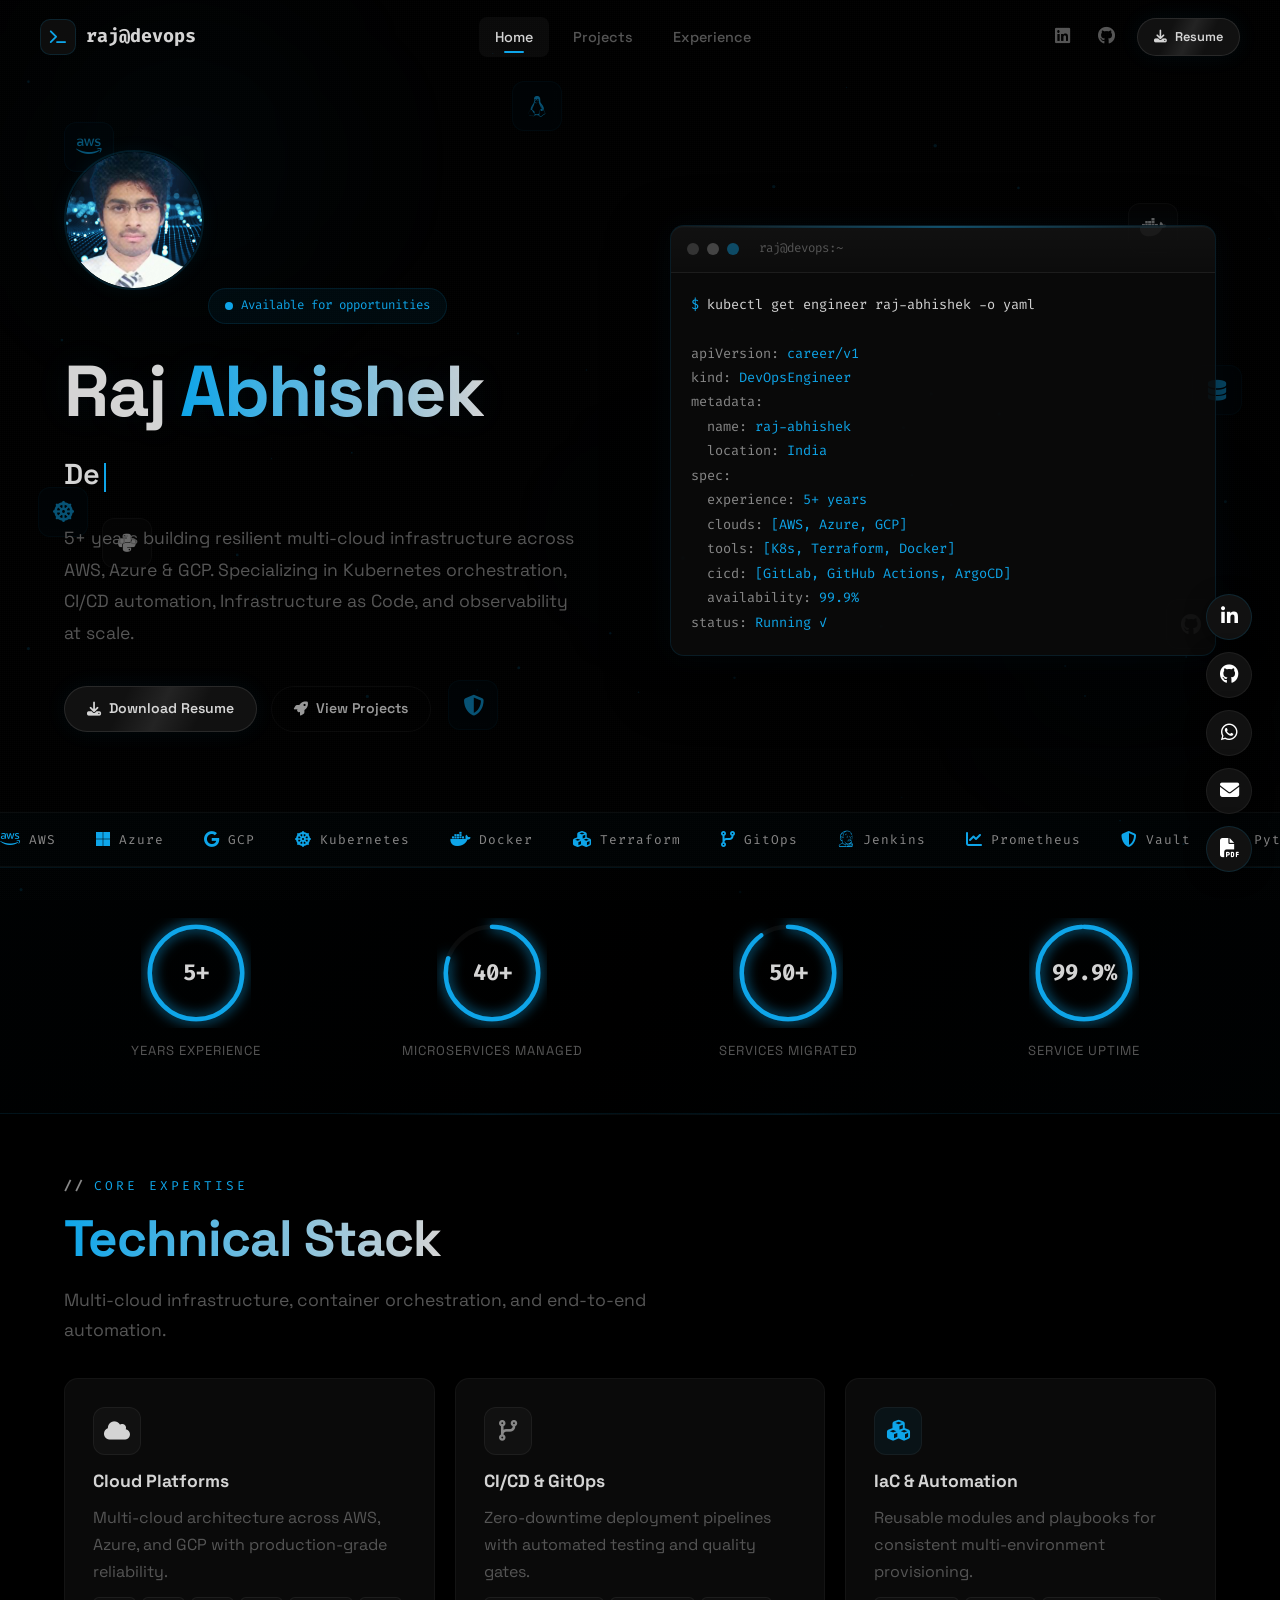
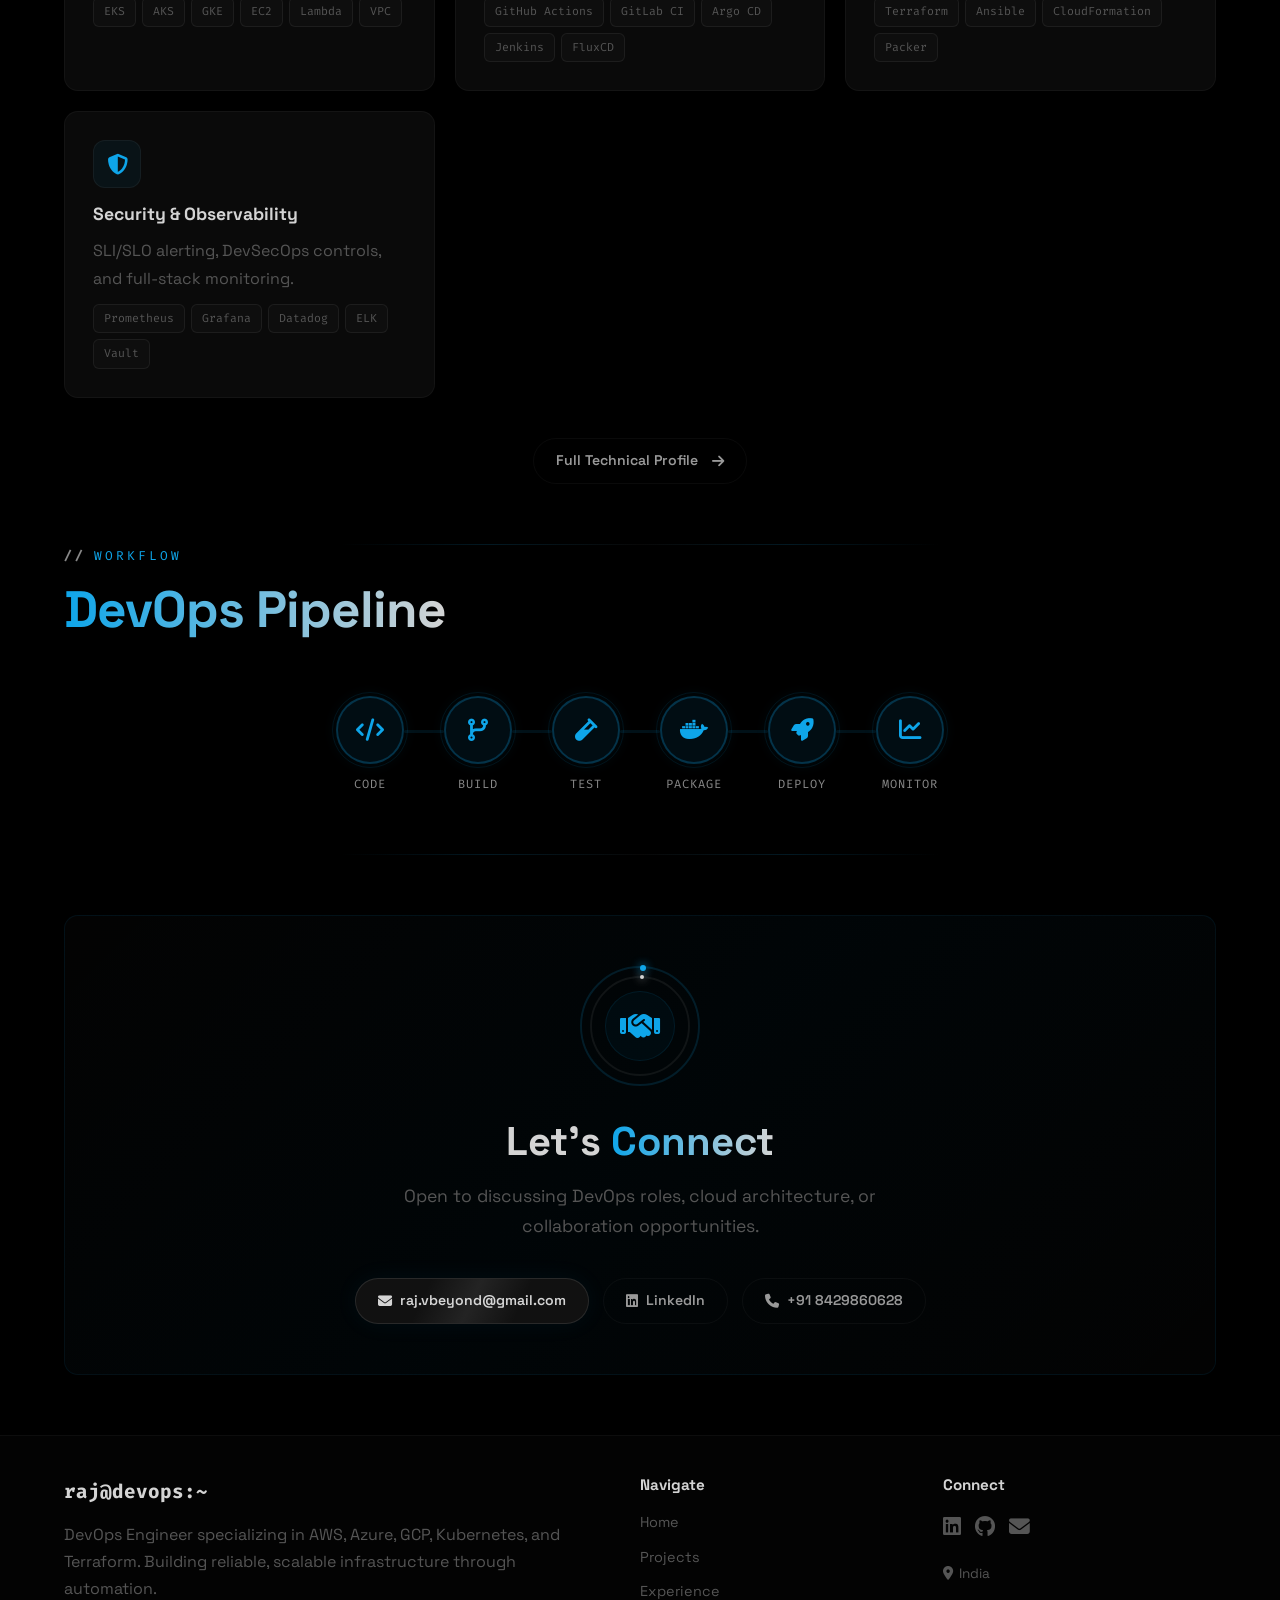
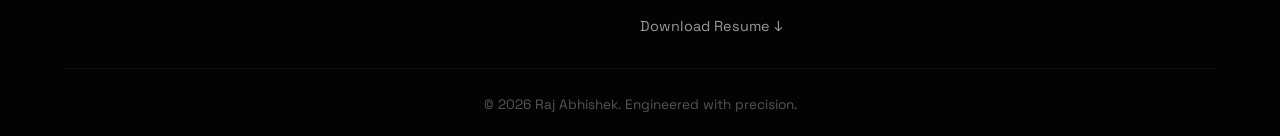
==== commit 13ba8c0e: "Fix: clean card hover, add profile photo, add favicon" ====
--- a/index.html
+++ b/index.html
@@ -5,6 +5,7 @@
   <meta name="viewport" content="width=device-width, initial-scale=1.0">
   <meta name="description" content="Raj Abhishek — DevOps Engineer | Multi-Cloud, Kubernetes, CI/CD, Terraform">
   <title>Raj Abhishek | DevOps Engineer</title>
+  <link rel="icon" href="favicon.svg" type="image/svg+xml">
   <link rel="canonical" href="https://rajcommit.github.io/portfolio-devops/index.html">
   <!-- Open Graph -->
   <meta property="og:type" content="website">
@@ -77,6 +78,7 @@
       </div>
       <div class="container hero-grid">
         <div class="hero-content">
+          <img src="profile.png" alt="Raj Abhishek" class="profile-photo">
           <div class="hero-badge"><span class="pulse"></span> Available for opportunities</div>
           <h1>Raj <span class="gradient-text">Abhishek</span></h1>
           <p class="hero-role"><span class="typed-text">DevOps Engineer</span><span class="cursor"></span></p>
--- a/style.css
+++ b/style.css
@@ -1,27 +1,27 @@
 /* ═══════════════════════════════════════════════════════
-   RAJ ABHISHEK — METALLIC BLACK THEME
-   True black + chrome silver + brushed gold
+   RAJ ABHISHEK — DARK CARBON THEME
+   Pure black + subtle cyan trace
    ═══════════════════════════════════════════════════════ */
 @import url('https://fonts.googleapis.com/css2?family=Space+Grotesk:wght@400;500;600;700&family=Fira+Code:wght@400;500;700&display=swap');
 
 :root{
   --bg-void:#000000;
   --bg-base:#050505;
-  --bg-card:rgba(18,18,18,0.7);
-  --bg-card-hover:rgba(28,28,28,0.8);
-  --text:#d4d4d4;
-  --text-dim:#6b6b6b;
-  --text-bright:#f0f0f0;
-  --chrome:#b0b0b0;
-  --silver:#d0d0d0;
-  --gold:#c9a84c;
-  --steel:#3a3a3a;
-  --white-glow:rgba(200,200,200,0.06);
-  --border:rgba(255,255,255,0.06);
-  --border-glow:rgba(200,200,200,0.12);
-  --metal-shine:linear-gradient(135deg,rgba(255,255,255,0.03) 0%,rgba(255,255,255,0.08) 50%,rgba(255,255,255,0.03) 100%);
-  --glow-silver:0 0 25px rgba(200,200,200,0.06);
-  --glow-gold:0 0 25px rgba(201,168,76,0.08);
+  --bg-card:rgba(13,13,13,0.8);
+  --bg-card-hover:rgba(20,20,20,0.85);
+  --text:#999;
+  --text-dim:#555;
+  --text-bright:#d4d4d4;
+  --cyan:#0ea5e9;
+  --cyan-dim:rgba(14,165,233,0.08);
+  --cyan-mid:rgba(14,165,233,0.15);
+  --cyan-glow:rgba(14,165,233,0.12);
+  --gray:#888;
+  --dark:#1a1a1a;
+  --border:rgba(255,255,255,0.04);
+  --border-glow:rgba(14,165,233,0.12);
+  --glow:0 0 25px rgba(14,165,233,0.06);
+  --glow-strong:0 0 30px rgba(14,165,233,0.1);
   --font:'Space Grotesk',system-ui,sans-serif;
   --mono:'Fira Code','JetBrains Mono',monospace;
   --radius:14px;
@@ -32,18 +32,17 @@
 html{scroll-behavior:smooth;font-size:16px;scroll-padding-top:80px}
 body{background:var(--bg-void);color:var(--text);font-family:var(--font);line-height:1.7;overflow-x:hidden;-webkit-font-smoothing:antialiased}
 
-/* Subtle brushed metal texture */
+/* Carbon fiber texture */
 body::before{content:'';position:fixed;inset:0;background:
-  repeating-linear-gradient(90deg,rgba(255,255,255,0.008) 0px,transparent 1px,transparent 3px),
-  radial-gradient(ellipse 70% 50% at 30% 30%,rgba(255,255,255,0.015),transparent),
-  radial-gradient(ellipse 50% 60% at 70% 70%,rgba(201,168,76,0.008),transparent);
-  z-index:-2;pointer-events:none}
-
-/* Ambient metallic reflections — more visible */
+  repeating-linear-gradient(0deg,rgba(255,255,255,0.01) 0px,transparent 1px,transparent 2px),
+  repeating-linear-gradient(90deg,rgba(255,255,255,0.01) 0px,transparent 1px,transparent 2px);
+  background-size:4px 4px;z-index:-2;pointer-events:none}
+
+/* Ambient — barely visible cyan traces */
 .orb{position:fixed;border-radius:50%;pointer-events:none;z-index:-1;animation:drift 25s ease-in-out infinite alternate}
-.orb-1{width:500px;height:500px;top:-10%;left:-5%;background:radial-gradient(circle,rgba(201,168,76,0.06),transparent 60%);filter:blur(80px)}
-.orb-2{width:450px;height:450px;bottom:5%;right:-5%;background:radial-gradient(circle,rgba(80,120,200,0.05),transparent 60%);filter:blur(80px);animation-delay:-12s}
-.orb-3{width:350px;height:350px;top:40%;left:40%;background:radial-gradient(circle,rgba(201,168,76,0.04),rgba(80,120,200,0.03),transparent 60%);filter:blur(80px);animation-delay:-6s}
+.orb-1{width:500px;height:500px;top:-10%;left:-5%;background:radial-gradient(circle,rgba(14,165,233,0.04),transparent 60%);filter:blur(80px)}
+.orb-2{width:450px;height:450px;bottom:5%;right:-5%;background:radial-gradient(circle,rgba(14,165,233,0.03),transparent 60%);filter:blur(80px);animation-delay:-12s}
+.orb-3{width:350px;height:350px;top:40%;left:40%;background:radial-gradient(circle,rgba(14,165,233,0.02),transparent 60%);filter:blur(80px);animation-delay:-6s}
 @keyframes drift{0%{transform:translate(0,0)}50%{transform:translate(30px,-20px)}100%{transform:translate(-20px,25px)}}
 
 a{text-decoration:none;color:inherit;transition:var(--transition)}
@@ -51,12 +50,12 @@
 p{color:var(--text-dim);font-size:1rem}
 .container{max-width:1200px;margin:0 auto;padding:0 24px}
 .section{padding:60px 0}
-.section-label{font-family:var(--mono);font-size:.8rem;color:var(--gold);text-transform:uppercase;letter-spacing:3px;margin-bottom:12px;display:flex;align-items:center;gap:8px}
-.section-label::before{content:'//';color:var(--chrome);font-weight:700}
+.section-label{font-family:var(--mono);font-size:.8rem;color:var(--cyan);text-transform:uppercase;letter-spacing:3px;margin-bottom:12px;display:flex;align-items:center;gap:8px}
+.section-label::before{content:'//';color:var(--gray);font-weight:700}
 .section-title{font-size:clamp(2rem,5vw,3.2rem);margin-bottom:16px;letter-spacing:-1px}
 .section-desc{font-size:1.1rem;max-width:600px;margin-bottom:32px}
 /* Animated gradient text */
-.gradient-text{background:linear-gradient(270deg,var(--silver),var(--gold),var(--silver),var(--gold));background-size:300% 300%;-webkit-background-clip:text;-webkit-text-fill-color:transparent;background-clip:text;animation:shimmer 6s ease infinite}
+.gradient-text{background:linear-gradient(270deg,var(--text-bright),var(--cyan),var(--text-bright),var(--cyan));background-size:300% 300%;-webkit-background-clip:text;-webkit-text-fill-color:transparent;background-clip:text;animation:shimmer 6s ease infinite}
 @keyframes shimmer{0%{background-position:0% 50%}50%{background-position:100% 50%}100%{background-position:0% 50%}}
 
 /* ── NAVBAR ── */
@@ -64,113 +63,109 @@
 .navbar-inner{display:flex;align-items:center;justify-content:space-between;padding:16px 0}
 .navbar.scrolled{background:rgba(0,0,0,0.92);backdrop-filter:blur(20px);border-bottom:1px solid var(--border)}
 .brand{display:flex;align-items:center;gap:10px;font-family:var(--mono);font-weight:700;font-size:1.15rem;color:var(--text-bright)}
-.brand-icon{width:36px;height:36px;border-radius:10px;background:linear-gradient(135deg,#333,#1a1a1a);border:1px solid rgba(255,255,255,0.1);display:flex;align-items:center;justify-content:center;font-size:.9rem;color:var(--gold)}
+.brand-icon{width:36px;height:36px;border-radius:10px;background:#0d0d0d;border:1px solid rgba(14,165,233,0.15);display:flex;align-items:center;justify-content:center;font-size:.9rem;color:var(--cyan)}
 .nav-links{display:flex;gap:8px}
 .nav-links a{padding:8px 16px;border-radius:8px;font-size:.9rem;font-weight:500;color:var(--text-dim);position:relative}
 .nav-links a:hover,.nav-links a.active{color:var(--text-bright);background:rgba(255,255,255,0.04)}
-.nav-links a.active::after{content:'';position:absolute;bottom:4px;left:50%;transform:translateX(-50%);width:20px;height:2px;background:var(--gold);border-radius:2px}
+.nav-links a.active::after{content:'';position:absolute;bottom:4px;left:50%;transform:translateX(-50%);width:20px;height:2px;background:var(--cyan);border-radius:2px}
 .nav-actions{display:flex;align-items:center;gap:16px}
 .nav-social{color:var(--text-dim);font-size:1.1rem;padding:6px}
-.nav-social:hover{color:var(--silver);transform:translateY(-2px)}
+.nav-social:hover{color:var(--text-bright);transform:translateY(-2px)}
 
 /* Buttons */
 .btn{display:inline-flex;align-items:center;gap:8px;padding:10px 22px;border-radius:100px;font-weight:600;font-size:.88rem;transition:var(--transition);cursor:pointer;border:none}
-.btn-glow{background:linear-gradient(135deg,#2a2a2a,#1a1a1a);color:var(--silver);border:1px solid rgba(255,255,255,0.1);box-shadow:var(--glow-silver);position:relative;overflow:hidden}
+.btn-glow{background:#111;color:var(--text-bright);border:1px solid rgba(255,255,255,0.1);box-shadow:var(--glow);position:relative;overflow:hidden}
 .btn-glow::after{content:'';position:absolute;top:-50%;left:-50%;width:200%;height:200%;background:linear-gradient(90deg,transparent 40%,rgba(255,255,255,0.08) 50%,transparent 60%);transform:rotate(25deg);animation:btnShimmer 3s ease-in-out infinite}
 @keyframes btnShimmer{0%{transform:translateX(-100%) rotate(25deg)}100%{transform:translateX(100%) rotate(25deg)}}
-.btn-glow:hover{transform:translateY(-2px);border-color:var(--gold);color:var(--gold);box-shadow:var(--glow-gold),0 8px 30px rgba(0,0,0,0.5)}
+.btn-glow:hover{transform:translateY(-2px);border-color:var(--cyan);color:var(--cyan);box-shadow:var(--glow-strong),0 8px 30px rgba(0,0,0,0.5)}
 .btn-ghost{background:transparent;color:var(--text);border:1px solid var(--border)}
-.btn-ghost:hover{border-color:rgba(255,255,255,0.15);color:var(--silver);background:rgba(255,255,255,0.02)}
+.btn-ghost:hover{border-color:rgba(255,255,255,0.15);color:var(--text-bright);background:rgba(255,255,255,0.02)}
 .btn-sm{padding:7px 16px;font-size:.8rem}
 .mobile-toggle{display:none;background:none;border:none;color:var(--text);font-size:1.4rem;cursor:pointer}
 
 /* ── HERO FLOATING ICONS ── */
 .hero{position:relative;overflow:hidden;padding:150px 0 80px}
 .hero-icons{position:absolute;inset:0;pointer-events:none;z-index:0}
-.float-icon{position:absolute;width:50px;height:50px;border-radius:12px;display:flex;align-items:center;justify-content:center;font-size:1.3rem;color:var(--gold);background:rgba(201,168,76,0.04);border:1px solid rgba(201,168,76,0.08);backdrop-filter:blur(4px);animation:floatIcon 8s ease-in-out infinite;opacity:0.5}
-.float-icon:hover{opacity:1;border-color:var(--gold)}
-.fi-1{top:15%;left:5%;animation-delay:0s}.fi-2{top:25%;right:8%;animation-delay:-1s;color:var(--silver);background:rgba(255,255,255,0.03);border-color:rgba(255,255,255,0.06)}
-.fi-3{top:60%;left:3%;animation-delay:-2s}.fi-4{bottom:20%;right:5%;animation-delay:-3s;color:var(--silver);background:rgba(255,255,255,0.03);border-color:rgba(255,255,255,0.06)}
-.fi-5{top:10%;left:40%;animation-delay:-4s}.fi-6{bottom:30%;left:8%;animation-delay:-5s;color:var(--silver);background:rgba(255,255,255,0.03);border-color:rgba(255,255,255,0.06)}
+.float-icon{position:absolute;width:50px;height:50px;border-radius:12px;display:flex;align-items:center;justify-content:center;font-size:1.3rem;color:var(--cyan);background:rgba(14,165,233,0.04);border:1px solid rgba(14,165,233,0.08);backdrop-filter:blur(4px);animation:floatIcon 8s ease-in-out infinite;opacity:0.5}
+.float-icon:hover{opacity:1;border-color:var(--cyan)}
+.fi-1{top:15%;left:5%;animation-delay:0s}.fi-2{top:25%;right:8%;animation-delay:-1s;color:var(--text-bright);background:rgba(255,255,255,0.03);border-color:rgba(255,255,255,0.06)}
+.fi-3{top:60%;left:3%;animation-delay:-2s}.fi-4{bottom:20%;right:5%;animation-delay:-3s;color:var(--text-bright);background:rgba(255,255,255,0.03);border-color:rgba(255,255,255,0.06)}
+.fi-5{top:10%;left:40%;animation-delay:-4s}.fi-6{bottom:30%;left:8%;animation-delay:-5s;color:var(--text-bright);background:rgba(255,255,255,0.03);border-color:rgba(255,255,255,0.06)}
 .fi-7{top:45%;right:3%;animation-delay:-6s}.fi-8{bottom:10%;left:35%;animation-delay:-7s}
 @keyframes floatIcon{0%,100%{transform:translateY(0) rotate(0deg)}25%{transform:translateY(-15px) rotate(3deg)}50%{transform:translateY(-8px) rotate(-2deg)}75%{transform:translateY(-20px) rotate(1deg)}}
 .hero-grid{position:relative;z-index:1}
 .hero-grid{display:grid;grid-template-columns:1fr 1fr;gap:60px;align-items:center}
-.hero-badge{display:inline-flex;align-items:center;gap:8px;padding:6px 16px;background:rgba(201,168,76,0.06);border:1px solid rgba(201,168,76,0.12);border-radius:100px;font-family:var(--mono);font-size:.78rem;color:var(--gold);margin-bottom:24px}
-.hero-badge .pulse{width:8px;height:8px;border-radius:50%;background:var(--gold);animation:pulse 2s ease-in-out infinite}
+.hero-badge{display:inline-flex;align-items:center;gap:8px;padding:6px 16px;background:rgba(14,165,233,0.06);border:1px solid rgba(14,165,233,0.12);border-radius:100px;font-family:var(--mono);font-size:.78rem;color:var(--cyan);margin-bottom:24px}
+.hero-badge .pulse{width:8px;height:8px;border-radius:50%;background:var(--cyan);animation:pulse 2s ease-in-out infinite}
 @keyframes pulse{0%,100%{opacity:1;transform:scale(1)}50%{opacity:.5;transform:scale(1.5)}}
-.hero h1{font-size:clamp(2.8rem,6vw,4.5rem);letter-spacing:-2px;margin-bottom:16px;text-shadow:0 0 40px rgba(201,168,76,0.08)}
+.hero h1{font-size:clamp(2.8rem,6vw,4.5rem);letter-spacing:-2px;margin-bottom:16px;text-shadow:0 0 40px rgba(14,165,233,0.08)}
 .hero-role{font-size:clamp(1.2rem,3vw,1.8rem);color:var(--text-dim);margin-bottom:24px;font-weight:400}
-.hero-role span{color:var(--silver);font-weight:600}
+.hero-role span{color:var(--text-bright);font-weight:600}
 .hero-desc{font-size:1.1rem;max-width:520px;margin-bottom:36px;line-height:1.8}
 .hero-actions{display:flex;gap:14px;flex-wrap:wrap}
 
 /* Terminal — dark chrome with animated border + scan line */
-.terminal{background:rgba(10,10,10,0.9);border:1px solid rgba(201,168,76,0.12);border-radius:var(--radius);overflow:hidden;box-shadow:0 1px 0 rgba(255,255,255,0.03) inset,0 0 30px rgba(201,168,76,0.04),0 20px 60px rgba(0,0,0,0.6);position:relative}
-.terminal::after{content:'';position:absolute;top:0;left:0;right:0;height:2px;background:linear-gradient(90deg,transparent,var(--gold),transparent);opacity:.4;animation:scanLine 3s ease-in-out infinite}
+.terminal{background:rgba(10,10,10,0.9);border:1px solid rgba(14,165,233,0.12);border-radius:var(--radius);overflow:hidden;box-shadow:0 1px 0 rgba(255,255,255,0.03) inset,0 0 30px rgba(14,165,233,0.04),0 20px 60px rgba(0,0,0,0.6);position:relative}
+.terminal::after{content:'';position:absolute;top:0;left:0;right:0;height:2px;background:linear-gradient(90deg,transparent,var(--cyan),transparent);opacity:.4;animation:scanLine 3s ease-in-out infinite}
 @keyframes scanLine{0%{top:40px;opacity:.4}50%{opacity:.15}100%{top:calc(100% - 2px);opacity:.4}}
 .terminal-bar{display:flex;align-items:center;gap:8px;padding:12px 16px;background:linear-gradient(180deg,rgba(255,255,255,0.03),rgba(255,255,255,0.01));border-bottom:1px solid rgba(255,255,255,0.05)}
 .terminal-dot{width:12px;height:12px;border-radius:50%}
-.terminal-dot.r{background:#5c3a3a}.terminal-dot.y{background:#5c5234}.terminal-dot.g{background:#3a5c3a}
+.terminal-dot.r{background:#333}.terminal-dot.y{background:#444}.terminal-dot.g{background:rgba(14,165,233,0.4)}
 .terminal-title{margin-left:12px;font-family:var(--mono);font-size:.78rem;color:var(--text-dim)}
 .terminal-body{padding:20px;font-family:var(--mono);font-size:.85rem;line-height:1.8}
-.terminal-body .prompt{color:var(--gold)}
-.terminal-body .cmd{color:var(--silver)}
+.terminal-body .prompt{color:var(--cyan)}
+.terminal-body .cmd{color:var(--text-bright)}
 .terminal-body .output{color:var(--text-dim)}
-.terminal-body .key{color:var(--chrome)}
-.terminal-body .val{color:var(--gold)}
-.terminal-body .success{color:#5a8a5a}
+.terminal-body .key{color:var(--gray)}
+.terminal-body .val{color:var(--cyan)}
+.terminal-body .success{color:var(--cyan)}
 
 /* ── STATS with rings ── */
-.stats-bar{padding:50px 0;border-top:1px solid rgba(201,168,76,0.1);border-bottom:1px solid rgba(201,168,76,0.1);background:linear-gradient(135deg,rgba(201,168,76,0.02),rgba(10,10,10,0.5),rgba(80,120,200,0.02))}
+.stats-bar{padding:50px 0;border-top:1px solid rgba(14,165,233,0.1);border-bottom:1px solid rgba(14,165,233,0.1);background:linear-gradient(135deg,rgba(14,165,233,0.01),rgba(0,0,0,0.5),rgba(14,165,233,0.01))}
 .stats-grid{display:grid;grid-template-columns:repeat(4,1fr);gap:32px;text-align:center}
 .stat-ring{position:relative;width:110px;height:110px;margin:0 auto 12px}
 .stat-ring svg{width:100%;height:100%;transform:rotate(-90deg)}
 .ring-bg{fill:none;stroke:rgba(255,255,255,0.04);stroke-width:4}
-.ring-fill{fill:none;stroke:var(--color,var(--gold));stroke-width:4;stroke-linecap:round;stroke-dasharray:264;stroke-dashoffset:264;transition:stroke-dashoffset 1.5s ease;filter:drop-shadow(0 0 6px var(--color,var(--gold)))}
+.ring-fill{fill:none;stroke:var(--color,var(--cyan));stroke-width:4;stroke-linecap:round;stroke-dasharray:264;stroke-dashoffset:264;transition:stroke-dashoffset 1.5s ease;filter:drop-shadow(0 0 6px var(--color,var(--cyan)))}
 .stat-ring.animated .ring-fill{stroke-dashoffset:var(--offset,0)}
 .stat-value{position:absolute;inset:0;display:flex;align-items:center;justify-content:center;font-family:var(--mono);font-size:1.4rem;font-weight:700;color:var(--text-bright)}
 .stat-item p{font-size:.82rem;color:var(--text-dim);text-transform:uppercase;letter-spacing:1px;margin-top:4px}
 
-/* ── GLASS CARDS — brushed metal with rotating border ── */
-.glass-card{background:var(--bg-card);backdrop-filter:blur(16px);border:1px solid var(--border);border-radius:var(--radius);padding:32px;transition:var(--transition);position:relative;overflow:hidden;transform-style:preserve-3d;perspective:800px}
-.glass-card::before{content:'';position:absolute;top:-1px;left:-1px;right:-1px;height:2px;background:linear-gradient(90deg,transparent,var(--gold),var(--silver),var(--gold),transparent);opacity:0;transition:opacity .4s}
-.glass-card::after{content:'';position:absolute;inset:-1px;border-radius:var(--radius);background:conic-gradient(from var(--angle,0deg),transparent 0%,var(--gold) 5%,transparent 10%,transparent 90%,var(--silver) 95%,transparent 100%);z-index:-1;opacity:0;transition:opacity .4s;animation:rotateBorder 4s linear infinite}
-@keyframes rotateBorder{to{--angle:360deg}}
-@property --angle{syntax:'<angle>';initial-value:0deg;inherits:false}
-.glass-card:hover{border-color:transparent;transform:translateY(-6px);box-shadow:0 2px 0 rgba(255,255,255,0.03) inset,0 25px 60px rgba(0,0,0,0.5)}
+/* ── GLASS CARDS — clean hover glow ── */
+.glass-card{background:var(--bg-card);backdrop-filter:blur(16px);border:1px solid var(--border);border-radius:var(--radius);padding:32px;transition:var(--transition);position:relative;overflow:hidden}
+.glass-card::before{content:'';position:absolute;top:0;left:0;right:0;height:1px;background:linear-gradient(90deg,transparent,rgba(14,165,233,0.2),transparent);opacity:0;transition:opacity .4s}
+.glass-card:hover{border-color:rgba(14,165,233,0.1);transform:translateY(-4px);box-shadow:0 0 20px rgba(14,165,233,0.04),0 20px 50px rgba(0,0,0,0.4)}
 .glass-card:hover::before{opacity:1}
-.glass-card:hover::after{opacity:1}
 
 /* ── SKILLS ── */
 .skills-grid{display:grid;grid-template-columns:repeat(auto-fit,minmax(280px,1fr));gap:20px}
 .skill-card{padding:28px}
 .skill-card .skill-icon{width:48px;height:48px;border-radius:12px;display:flex;align-items:center;justify-content:center;font-size:1.3rem;margin-bottom:16px;border:1px solid rgba(255,255,255,0.05)}
-.skill-card .skill-icon.cloud{background:rgba(255,255,255,0.03);color:var(--silver)}
-.skill-card .skill-icon.iac{background:rgba(201,168,76,0.06);color:var(--gold)}
-.skill-card .skill-icon.cicd{background:rgba(255,255,255,0.03);color:var(--chrome)}
-.skill-card .skill-icon.security{background:rgba(201,168,76,0.06);color:var(--gold)}
+.skill-card .skill-icon.cloud{background:rgba(255,255,255,0.03);color:var(--text-bright)}
+.skill-card .skill-icon.iac{background:rgba(14,165,233,0.06);color:var(--cyan)}
+.skill-card .skill-icon.cicd{background:rgba(255,255,255,0.03);color:var(--gray)}
+.skill-card .skill-icon.security{background:rgba(14,165,233,0.06);color:var(--cyan)}
 .skill-card h3{font-size:1.1rem;margin-bottom:12px}
 .skill-tags{display:flex;flex-wrap:wrap;gap:6px;margin-top:12px}
 .skill-tag{font-family:var(--mono);font-size:.72rem;padding:4px 10px;border-radius:6px;background:rgba(255,255,255,0.02);border:1px solid rgba(255,255,255,0.06);color:var(--text-dim);transition:var(--transition)}
-.skill-tag:hover{border-color:var(--gold);color:var(--gold);box-shadow:0 0 8px rgba(201,168,76,0.15)}
+.skill-tag:hover{border-color:var(--cyan);color:var(--cyan);box-shadow:0 0 8px rgba(14,165,233,0.15)}
 
 /* ── TIMELINE ── */
 .timeline{position:relative;max-width:850px;margin:0 auto}
-.timeline::before{content:'';position:absolute;left:20px;top:0;bottom:0;width:1px;background:linear-gradient(to bottom,var(--gold),var(--chrome),var(--steel))}
+.timeline::before{content:'';position:absolute;left:20px;top:0;bottom:0;width:1px;background:linear-gradient(to bottom,var(--cyan),var(--gray),var(--dark))}
 .tl-item{position:relative;padding-left:60px;margin-bottom:40px}
-.tl-dot{position:absolute;left:13px;top:8px;width:16px;height:16px;border-radius:50%;background:var(--bg-void);border:2px solid var(--gold);box-shadow:0 0 10px rgba(201,168,76,0.2);z-index:2}
+.tl-dot{position:absolute;left:13px;top:8px;width:16px;height:16px;border-radius:50%;background:var(--bg-void);border:2px solid var(--cyan);box-shadow:0 0 10px rgba(14,165,233,0.2);z-index:2}
 .tl-card{padding:28px 32px}
 .tl-header{display:flex;justify-content:space-between;align-items:flex-start;flex-wrap:wrap;gap:12px;margin-bottom:16px}
 .tl-header h3{font-size:1.3rem}
-.tl-header h4{color:var(--gold);font-weight:500;font-size:.95rem}
+.tl-header h4{color:var(--cyan);font-weight:500;font-size:.95rem}
 .tl-date{font-family:var(--mono);font-size:.78rem;color:var(--text-dim);padding:4px 12px;background:rgba(255,255,255,0.03);border-radius:100px;white-space:nowrap;border:1px solid rgba(255,255,255,0.04)}
 .tl-location{font-size:.85rem;color:var(--text-dim);margin-bottom:12px}
-.tl-location i{margin-right:6px;color:var(--chrome)}
+.tl-location i{margin-right:6px;color:var(--gray)}
 .tl-card ul{list-style:none;padding:0}
 .tl-card li{position:relative;padding-left:20px;margin-bottom:10px;font-size:.92rem;color:var(--text-dim);line-height:1.6}
-.tl-card li::before{content:'▸';position:absolute;left:0;color:var(--gold)}
-.tl-award{display:inline-flex;align-items:center;gap:6px;margin-top:12px;padding:6px 14px;background:rgba(201,168,76,0.06);border:1px solid rgba(201,168,76,0.12);border-radius:8px;font-size:.82rem;color:var(--gold)}
+.tl-card li::before{content:'▸';position:absolute;left:0;color:var(--cyan)}
+.tl-award{display:inline-flex;align-items:center;gap:6px;margin-top:12px;padding:6px 14px;background:rgba(14,165,233,0.06);border:1px solid rgba(14,165,233,0.12);border-radius:8px;font-size:.82rem;color:var(--cyan)}
 .tl-award i{font-size:.9rem}
 
 /* ── PROJECTS ── */
@@ -178,46 +173,46 @@
 .project-card{padding:0;overflow:hidden}
 .project-top{padding:24px 28px;border-bottom:1px solid var(--border)}
 .project-top .tags{display:flex;flex-wrap:wrap;gap:6px;margin-bottom:16px}
-.project-top .tag{font-family:var(--mono);font-size:.7rem;padding:3px 10px;border-radius:6px;background:rgba(255,255,255,0.02);border:1px solid rgba(255,255,255,0.06);color:var(--chrome)}
+.project-top .tag{font-family:var(--mono);font-size:.7rem;padding:3px 10px;border-radius:6px;background:rgba(255,255,255,0.02);border:1px solid rgba(255,255,255,0.06);color:var(--gray)}
 .project-top h3{font-size:1.25rem;margin-bottom:8px}
 .project-top p{font-size:.9rem}
 .project-body{padding:20px 28px}
 .project-body ul{list-style:none;padding:0}
 .project-body li{position:relative;padding-left:20px;margin-bottom:8px;font-size:.88rem;color:var(--text-dim);line-height:1.6}
-.project-body li::before{content:'→';position:absolute;left:0;color:var(--gold)}
-.project-link{display:inline-flex;align-items:center;gap:6px;margin-top:12px;padding:6px 14px;border-radius:8px;font-family:var(--mono);font-size:.78rem;color:var(--chrome);border:1px solid rgba(255,255,255,0.08);transition:var(--transition)}
+.project-body li::before{content:'→';position:absolute;left:0;color:var(--cyan)}
+.project-link{display:inline-flex;align-items:center;gap:6px;margin-top:12px;padding:6px 14px;border-radius:8px;font-family:var(--mono);font-size:.78rem;color:var(--gray);border:1px solid rgba(255,255,255,0.08);transition:var(--transition)}
 .project-link i{font-family:'Font Awesome 6 Brands','Font Awesome 6 Free';font-style:normal}
-.project-link:hover{border-color:var(--gold);color:var(--gold)}
+.project-link:hover{border-color:var(--cyan);color:var(--cyan)}
 
 /* ── EDUCATION & CERTS ── */
 .edu-grid{display:grid;grid-template-columns:repeat(auto-fit,minmax(300px,1fr));gap:20px}
 .edu-card{padding:28px}
-.edu-card .edu-icon{font-size:1.5rem;color:var(--gold);margin-bottom:12px}
+.edu-card .edu-icon{font-size:1.5rem;color:var(--cyan);margin-bottom:12px}
 .edu-card h3{font-size:1.1rem;margin-bottom:4px}
-.edu-card h4{color:var(--chrome);font-weight:500;font-size:.9rem;margin-bottom:4px}
+.edu-card h4{color:var(--gray);font-weight:500;font-size:.9rem;margin-bottom:4px}
 .edu-card .edu-date{font-family:var(--mono);font-size:.78rem;color:var(--text-dim)}
 .certs-grid{display:grid;grid-template-columns:repeat(auto-fit,minmax(280px,1fr));gap:16px}
 .cert-item{display:flex;align-items:center;gap:14px;padding:16px 20px}
 .cert-item .cert-badge{width:40px;height:40px;border-radius:10px;display:flex;align-items:center;justify-content:center;font-size:1rem;flex-shrink:0;border:1px solid rgba(255,255,255,0.04)}
-.cert-item .cert-badge.aws{background:rgba(201,168,76,0.08);color:var(--gold)}
-.cert-item .cert-badge.k8s{background:rgba(255,255,255,0.03);color:var(--silver)}
-.cert-item .cert-badge.linux{background:rgba(255,255,255,0.03);color:var(--chrome)}
-.cert-item .cert-badge.cloud{background:rgba(201,168,76,0.06);color:var(--gold)}
-.cert-item .cert-badge.dev{background:rgba(255,255,255,0.03);color:var(--silver)}
-.cert-item .cert-badge.lang{background:rgba(255,255,255,0.03);color:var(--chrome)}
+.cert-item .cert-badge.aws{background:rgba(14,165,233,0.08);color:var(--cyan)}
+.cert-item .cert-badge.k8s{background:rgba(255,255,255,0.03);color:var(--text-bright)}
+.cert-item .cert-badge.linux{background:rgba(255,255,255,0.03);color:var(--gray)}
+.cert-item .cert-badge.cloud{background:rgba(14,165,233,0.06);color:var(--cyan)}
+.cert-item .cert-badge.dev{background:rgba(255,255,255,0.03);color:var(--text-bright)}
+.cert-item .cert-badge.lang{background:rgba(255,255,255,0.03);color:var(--gray)}
 .cert-info h4{font-size:.9rem;font-weight:600;margin-bottom:2px}
 .cert-info p{font-size:.78rem;color:var(--text-dim)}
 
 /* ── CTA with visual ── */
 .cta-section{text-align:center}
-.cta-box{padding:50px 40px;background:linear-gradient(135deg,rgba(255,255,255,0.01),rgba(201,168,76,0.03),rgba(255,255,255,0.01));border:1px solid rgba(201,168,76,0.08);border-radius:var(--radius);position:relative;overflow:hidden}
+.cta-box{padding:50px 40px;background:linear-gradient(135deg,rgba(255,255,255,0.01),rgba(14,165,233,0.03),rgba(255,255,255,0.01));border:1px solid rgba(14,165,233,0.08);border-radius:var(--radius);position:relative;overflow:hidden}
 .cta-visual{position:relative;width:120px;height:120px;margin:0 auto 32px}
-.cta-ring{position:absolute;inset:0;border:2px solid rgba(201,168,76,0.15);border-radius:50%;animation:spinSlow 12s linear infinite}
+.cta-ring{position:absolute;inset:0;border:2px solid rgba(14,165,233,0.15);border-radius:50%;animation:spinSlow 12s linear infinite}
 .cta-ring-2{inset:10px;border-color:rgba(200,200,200,0.08);animation-direction:reverse;animation-duration:8s}
-.cta-ring::before{content:'';position:absolute;top:-3px;left:50%;width:6px;height:6px;border-radius:50%;background:var(--gold);box-shadow:0 0 10px var(--gold)}
-.cta-ring-2::before{content:'';position:absolute;bottom:-3px;right:50%;width:4px;height:4px;border-radius:50%;background:var(--silver);box-shadow:0 0 8px var(--silver)}
+.cta-ring::before{content:'';position:absolute;top:-3px;left:50%;width:6px;height:6px;border-radius:50%;background:var(--cyan);box-shadow:0 0 10px var(--cyan)}
+.cta-ring-2::before{content:'';position:absolute;bottom:-3px;right:50%;width:4px;height:4px;border-radius:50%;background:var(--text-bright);box-shadow:0 0 8px var(--text-bright)}
 @keyframes spinSlow{to{transform:rotate(360deg)}}
-.cta-center-icon{position:absolute;inset:25px;display:flex;align-items:center;justify-content:center;font-size:2rem;color:var(--gold);background:rgba(201,168,76,0.04);border-radius:50%;border:1px solid rgba(201,168,76,0.1)}
+.cta-center-icon{position:absolute;inset:25px;display:flex;align-items:center;justify-content:center;font-size:2rem;color:var(--cyan);background:rgba(14,165,233,0.04);border-radius:50%;border:1px solid rgba(14,165,233,0.1)}
 .cta-box h2{font-size:2.5rem;margin-bottom:16px}
 .cta-box p{font-size:1.1rem;max-width:500px;margin:0 auto 36px}
 .cta-links{display:flex;justify-content:center;gap:14px;flex-wrap:wrap}
@@ -225,30 +220,30 @@
 /* ── DEVOPS PIPELINE ── */
 .pipeline{display:flex;align-items:center;justify-content:center;gap:0;padding:40px 0}
 .pipe-stage{display:flex;flex-direction:column;align-items:center;gap:10px}
-.pipe-icon{width:68px;height:68px;border-radius:50%;display:flex;align-items:center;justify-content:center;font-size:1.4rem;color:var(--gold);background:rgba(201,168,76,0.08);border:2px solid rgba(201,168,76,0.25);transition:var(--transition);position:relative;box-shadow:0 0 15px rgba(201,168,76,0.08)}
-.pipe-icon::after{content:'';position:absolute;inset:-6px;border-radius:50%;border:1px solid rgba(201,168,76,0.1);animation:pipePulse 3s ease-in-out infinite}
+.pipe-icon{width:68px;height:68px;border-radius:50%;display:flex;align-items:center;justify-content:center;font-size:1.4rem;color:var(--cyan);background:rgba(14,165,233,0.08);border:2px solid rgba(14,165,233,0.25);transition:var(--transition);position:relative;box-shadow:0 0 15px rgba(14,165,233,0.08)}
+.pipe-icon::after{content:'';position:absolute;inset:-6px;border-radius:50%;border:1px solid rgba(14,165,233,0.1);animation:pipePulse 3s ease-in-out infinite}
 @keyframes pipePulse{0%,100%{transform:scale(1);opacity:1}50%{transform:scale(1.2);opacity:0}}
-.pipe-stage span{font-family:var(--mono);font-size:.75rem;color:var(--chrome);text-transform:uppercase;letter-spacing:1px}
-.pipe-stage:hover .pipe-icon{border-color:var(--gold);background:rgba(201,168,76,0.12);box-shadow:0 0 25px rgba(201,168,76,0.2);transform:translateY(-4px)}
-.pipe-stage:hover span{color:var(--gold)}
-.pipe-line{width:40px;height:3px;background:rgba(201,168,76,0.1);position:relative;overflow:hidden;margin-bottom:28px;border-radius:2px}
-.pipe-flow{position:absolute;top:0;left:-100%;width:100%;height:100%;background:linear-gradient(90deg,transparent,var(--gold),transparent);animation:flowPipe 2s linear infinite}
+.pipe-stage span{font-family:var(--mono);font-size:.75rem;color:var(--gray);text-transform:uppercase;letter-spacing:1px}
+.pipe-stage:hover .pipe-icon{border-color:var(--cyan);background:rgba(14,165,233,0.12);box-shadow:0 0 25px rgba(14,165,233,0.2);transform:translateY(-4px)}
+.pipe-stage:hover span{color:var(--cyan)}
+.pipe-line{width:40px;height:3px;background:rgba(14,165,233,0.1);position:relative;overflow:hidden;margin-bottom:28px;border-radius:2px}
+.pipe-flow{position:absolute;top:0;left:-100%;width:100%;height:100%;background:linear-gradient(90deg,transparent,var(--cyan),transparent);animation:flowPipe 2s linear infinite}
 @keyframes flowPipe{to{left:100%}}
 
 /* ── TECH TICKER ── */
-.ticker-wrap{overflow:hidden;padding:16px 0;border-top:1px solid var(--border);border-bottom:1px solid var(--border);background:rgba(201,168,76,0.015)}
+.ticker-wrap{overflow:hidden;padding:16px 0;border-top:1px solid var(--border);border-bottom:1px solid var(--border);background:rgba(14,165,233,0.015)}
 .ticker{display:flex;gap:40px;animation:scroll 25s linear infinite;width:max-content}
-.ticker-item{display:flex;align-items:center;gap:8px;font-family:var(--mono);font-size:.8rem;color:var(--chrome);white-space:nowrap;letter-spacing:1px}
-.ticker-item i{color:var(--gold);font-size:1rem}
+.ticker-item{display:flex;align-items:center;gap:8px;font-family:var(--mono);font-size:.8rem;color:var(--gray);white-space:nowrap;letter-spacing:1px}
+.ticker-item i{color:var(--cyan);font-size:1rem}
 @keyframes scroll{to{transform:translateX(-50%)}}
 
 /* ── FLOATING ACTIONS ── */
 .floating-actions{position:fixed;bottom:28px;right:28px;display:flex;flex-direction:column;gap:12px;z-index:999}
 .float-btn{width:46px;height:46px;border-radius:50%;display:flex;align-items:center;justify-content:center;font-size:1.2rem;color:#fff;box-shadow:0 4px 20px rgba(0,0,0,0.5);transition:var(--transition);position:relative;border:1px solid rgba(255,255,255,0.06)}
 .float-btn:hover{transform:scale(1.15) translateY(-3px)}
-.float-btn.li{background:linear-gradient(135deg,#0a5a9e,#064578)}.float-btn.gh{background:linear-gradient(135deg,#2a2a2a,#1a1a1a)}
-.float-btn.wa{background:linear-gradient(135deg,#1e8e4e,#166b3a)}.float-btn.em{background:linear-gradient(135deg,#b33025,#8a251d)}
-.float-btn.rs{background:linear-gradient(135deg,#2a2a2a,#1a1a1a);border-color:rgba(201,168,76,0.15)}
+.float-btn.li{background:#111;border-color:rgba(14,165,233,0.15)}.float-btn.gh{background:#111}
+.float-btn.wa{background:#111}.float-btn.em{background:#111}
+.float-btn.rs{background:#111;border-color:rgba(14,165,233,0.15)}
 .float-btn::before{content:attr(aria-label);position:absolute;right:58px;padding:5px 12px;background:rgba(18,18,18,0.95);border:1px solid var(--border);border-radius:8px;font-size:.75rem;font-family:var(--mono);color:var(--text);white-space:nowrap;opacity:0;transform:translateX(8px);transition:var(--transition);pointer-events:none}
 .float-btn:hover::before{opacity:1;transform:translateX(0)}
 
@@ -259,27 +254,30 @@
 .footer h4{font-size:.95rem;margin-bottom:16px;color:var(--text-bright)}
 .footer-links{display:flex;flex-direction:column;gap:10px}
 .footer-links a{color:var(--text-dim);font-size:.9rem}
-.footer-links a:hover{color:var(--gold)}
+.footer-links a:hover{color:var(--cyan)}
 .footer-social{display:flex;gap:14px;margin-bottom:16px}
 .footer-social a{color:var(--text-dim);font-size:1.3rem}
-.footer-social a:hover{color:var(--gold)}
+.footer-social a:hover{color:var(--cyan)}
 .footer-bottom{text-align:center;padding-top:24px;border-top:1px solid var(--border)}
 .footer-bottom p{font-size:.85rem;color:var(--text-dim)}
 
+/* ── PROFILE PHOTO ── */
+.profile-photo{width:140px;height:140px;border-radius:50%;object-fit:cover;border:2px solid rgba(14,165,233,0.15);box-shadow:0 0 20px rgba(14,165,233,0.06);margin-bottom:20px}
+
 /* ── ANIMATIONS ── */
 /* Glowing section divider */
-.glow-divider{height:1px;border:none;background:linear-gradient(90deg,transparent,rgba(201,168,76,0.2),rgba(200,200,200,0.1),rgba(201,168,76,0.2),transparent);margin:0 auto;max-width:600px}
+.glow-divider{height:1px;border:none;background:linear-gradient(90deg,transparent,rgba(14,165,233,0.15),rgba(255,255,255,0.03),rgba(14,165,233,0.15),transparent);margin:0 auto;max-width:600px}
 .reveal{opacity:0;transform:translateY(25px);transition:opacity .7s ease,transform .7s ease}
 .reveal.active{opacity:1;transform:translateY(0)}
 .reveal.delay-1{transition-delay:.15s}.reveal.delay-2{transition-delay:.3s}.reveal.delay-3{transition-delay:.45s}
-.cursor{display:inline-block;width:2px;height:1em;background:var(--gold);margin-left:4px;animation:blink 1s step-end infinite;vertical-align:text-bottom}
+.cursor{display:inline-block;width:2px;height:1em;background:var(--cyan);margin-left:4px;animation:blink 1s step-end infinite;vertical-align:text-bottom}
 @keyframes blink{50%{opacity:0}}
 
 /* ── ACCESSIBILITY ── */
-a:focus-visible,.btn:focus-visible,.float-btn:focus-visible,.mobile-toggle:focus-visible,.nav-social:focus-visible{outline:2px solid var(--gold);outline-offset:3px;border-radius:4px}
+a:focus-visible,.btn:focus-visible,.float-btn:focus-visible,.mobile-toggle:focus-visible,.nav-social:focus-visible{outline:2px solid var(--cyan);outline-offset:3px;border-radius:4px}
 .nav-links a:focus-visible{outline-offset:2px;border-radius:8px}
-.glass-card:focus-visible{outline:2px solid var(--gold);outline-offset:2px}
-.skip-link{position:absolute;top:-100%;left:16px;padding:8px 16px;background:var(--gold);color:var(--bg-void);font-weight:700;border-radius:0 0 8px 8px;z-index:9999;font-size:.9rem}
+.glass-card:focus-visible{outline:2px solid var(--cyan);outline-offset:2px}
+.skip-link{position:absolute;top:-100%;left:16px;padding:8px 16px;background:var(--cyan);color:var(--bg-void);font-weight:700;border-radius:0 0 8px 8px;z-index:9999;font-size:.9rem}
 .skip-link:focus{top:0}
 @media(prefers-reduced-motion:reduce){
   *,*::before,*::after{animation-duration:.01ms!important;animation-iteration-count:1!important;transition-duration:.01ms!important;scroll-behavior:auto!important}
@@ -311,8 +309,8 @@
   .container{padding:0 16px}.hero h1{font-size:2rem}
   .stats-grid{grid-template-columns:1fr}.glass-card{padding:20px}
 }
-.mobile-nav{display:none;position:fixed;inset:0;background:rgba(0,0,0,0.97);z-index:999;flex-direction:column;align-items:center;justify-content:center;gap:24px}
+.mobile-nav{display:none;position:fixed;inset:0;background:rgba(0,0,0,0.98);z-index:999;flex-direction:column;align-items:center;justify-content:center;gap:24px}
 .mobile-nav.open{display:flex}
 .mobile-nav a{font-size:1.3rem;color:var(--text);font-weight:600}
-.mobile-nav a:hover{color:var(--gold)}
+.mobile-nav a:hover{color:var(--cyan)}
 .mobile-nav .close-btn{position:absolute;top:20px;right:24px;font-size:1.8rem;color:var(--text);background:none;border:none;cursor:pointer}
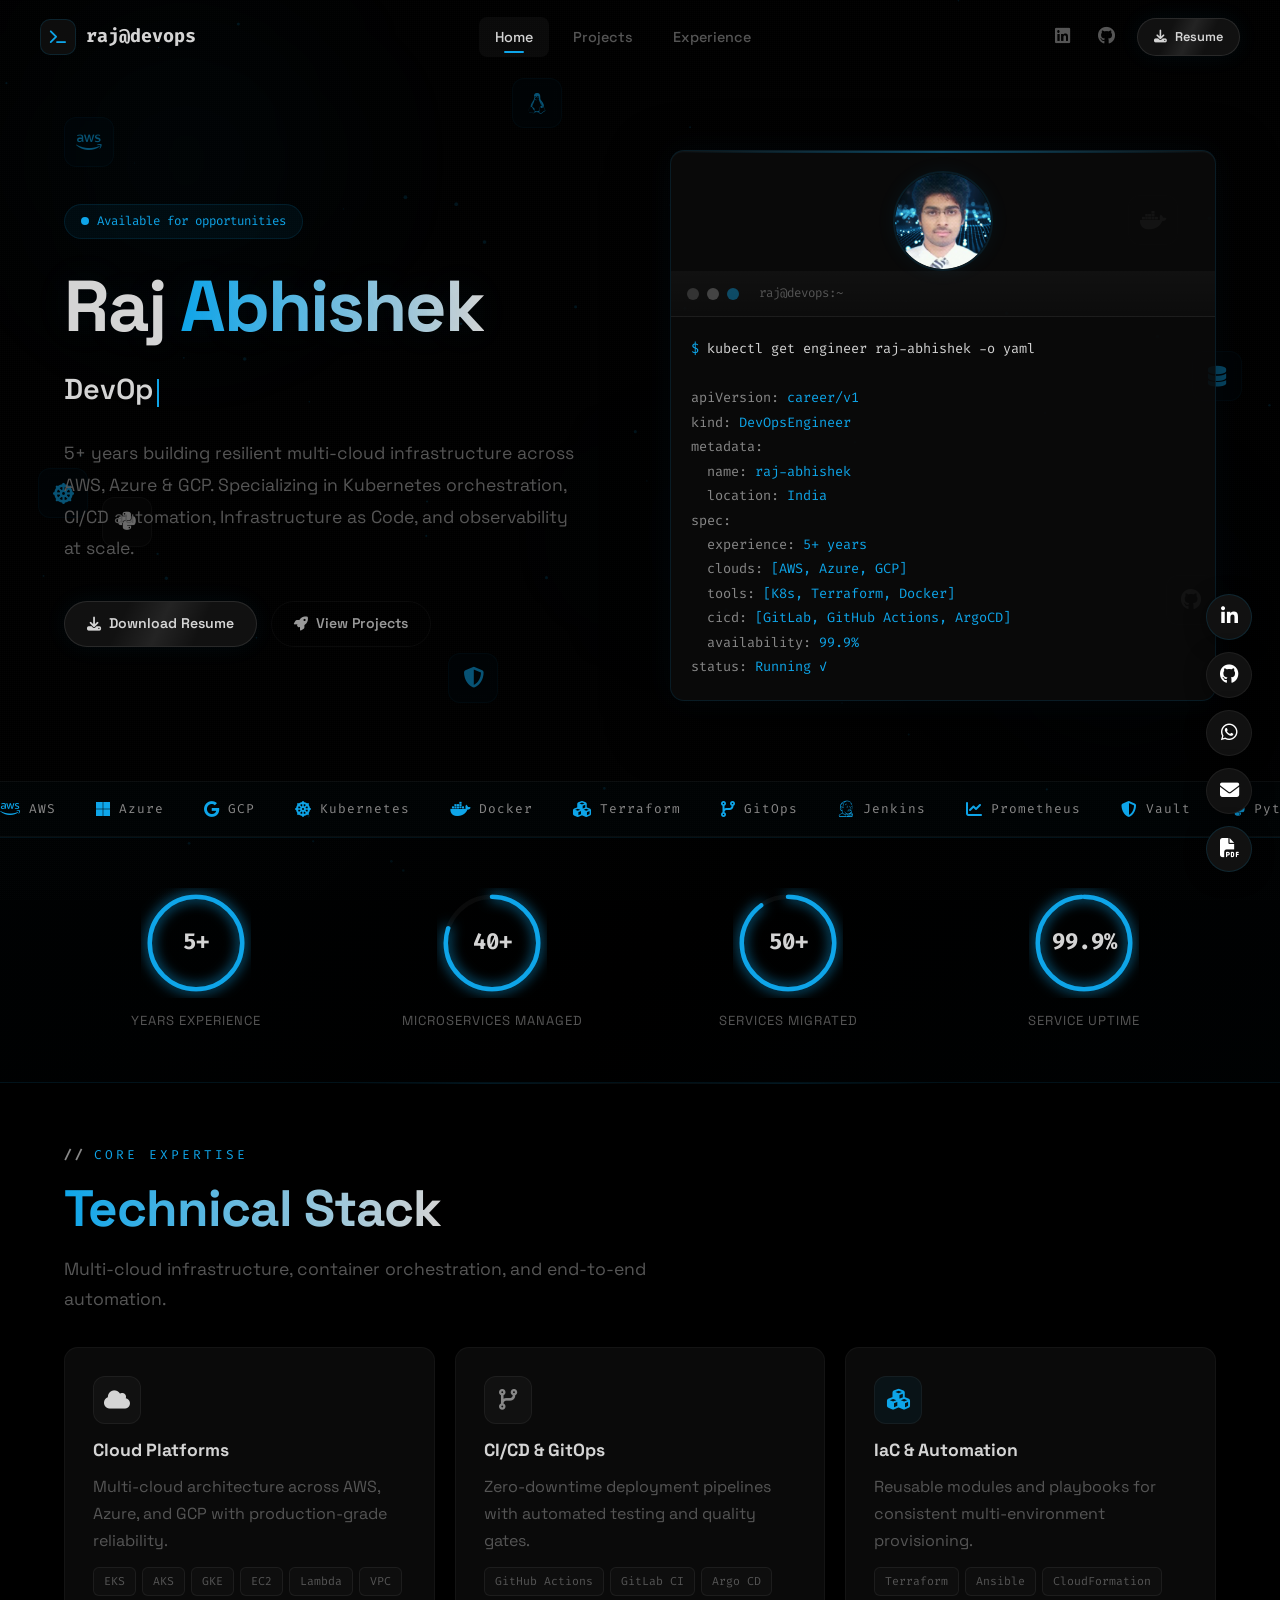
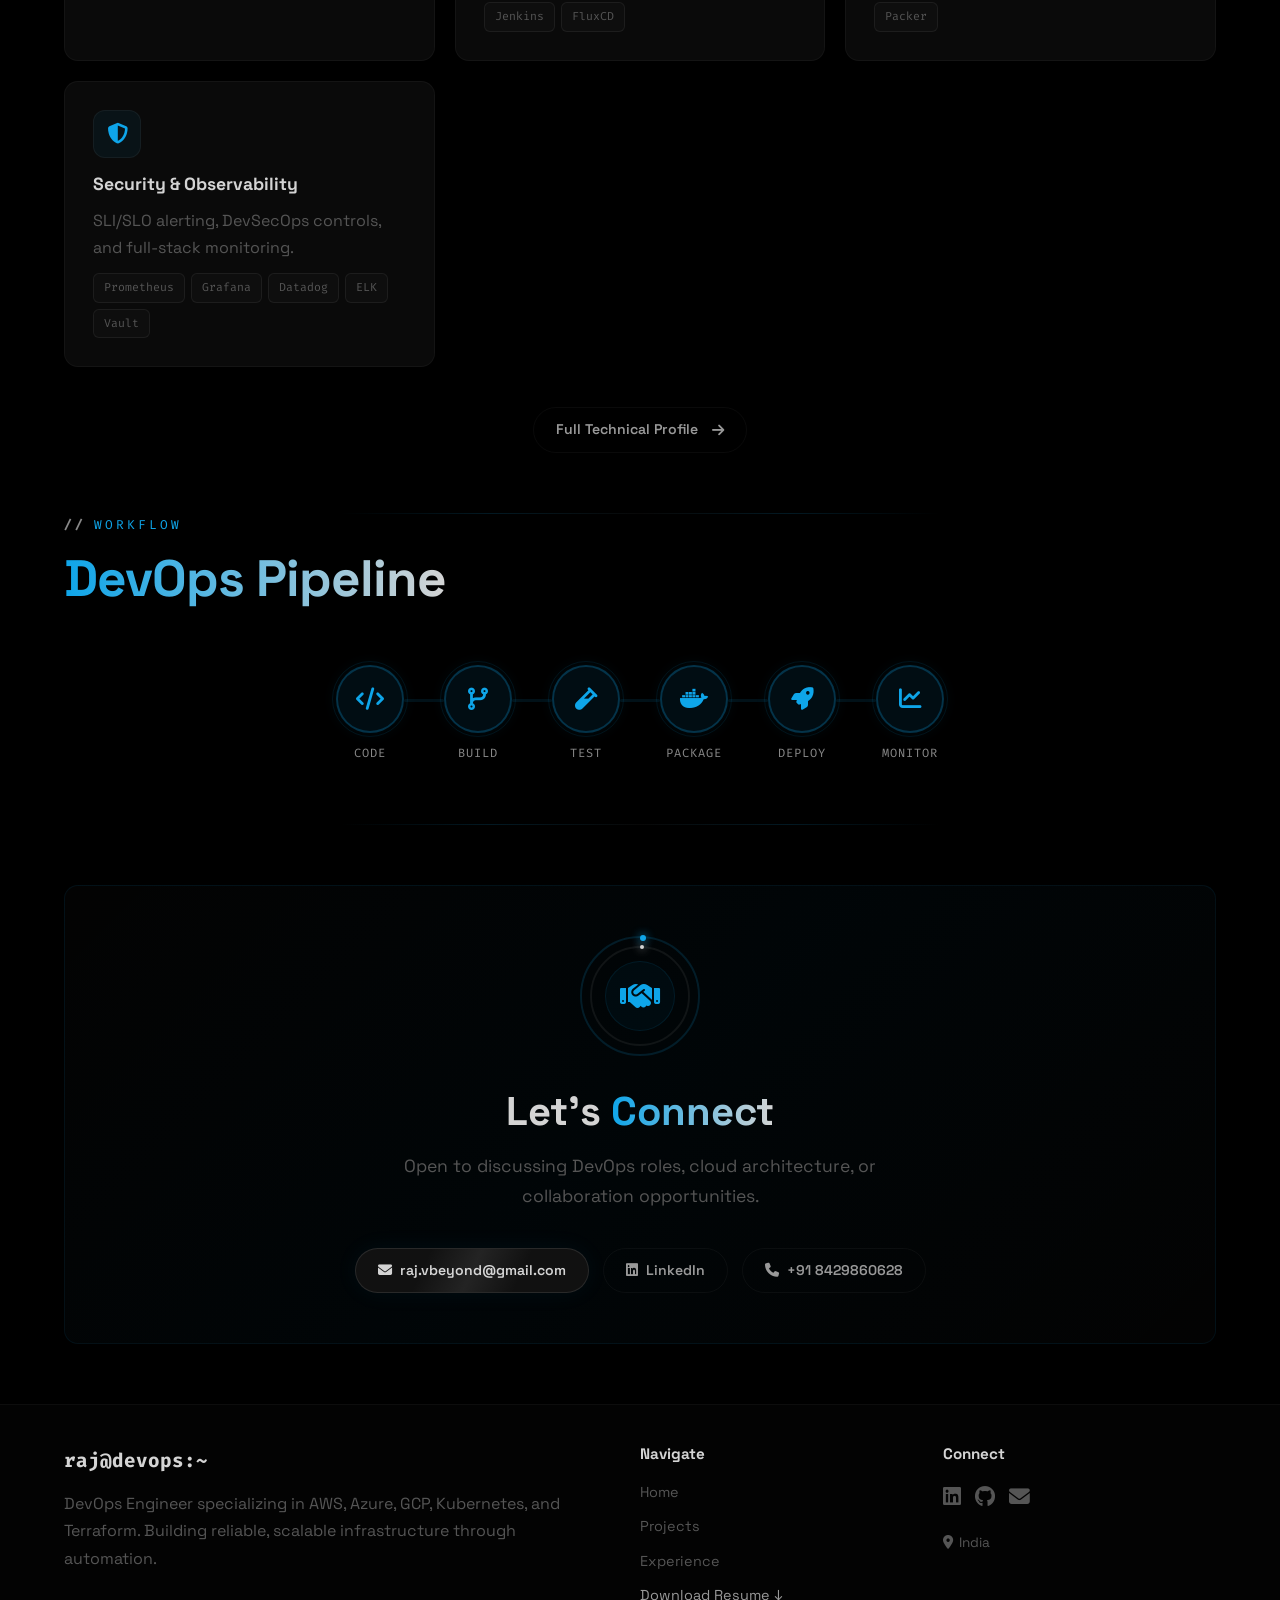
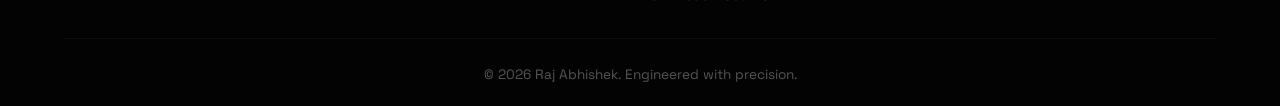
==== commit 9534e0c9: "Fix: photo above terminal, professional card hover (scale+lift+brighten)" ====
--- a/index.html
+++ b/index.html
@@ -78,7 +78,6 @@
       </div>
       <div class="container hero-grid">
         <div class="hero-content">
-          <img src="profile.png" alt="Raj Abhishek" class="profile-photo">
           <div class="hero-badge"><span class="pulse"></span> Available for opportunities</div>
           <h1>Raj <span class="gradient-text">Abhishek</span></h1>
           <p class="hero-role"><span class="typed-text">DevOps Engineer</span><span class="cursor"></span></p>
@@ -89,6 +88,9 @@
           </div>
         </div>
         <div class="terminal reveal delay-1">
+          <div class="terminal-header-profile">
+            <img src="profile.png" alt="Raj Abhishek" class="profile-photo">
+          </div>
           <div class="terminal-bar">
             <span class="terminal-dot r"></span>
             <span class="terminal-dot y"></span>
--- a/style.css
+++ b/style.css
@@ -131,10 +131,10 @@
 .stat-value{position:absolute;inset:0;display:flex;align-items:center;justify-content:center;font-family:var(--mono);font-size:1.4rem;font-weight:700;color:var(--text-bright)}
 .stat-item p{font-size:.82rem;color:var(--text-dim);text-transform:uppercase;letter-spacing:1px;margin-top:4px}
 
-/* ── GLASS CARDS — clean hover glow ── */
-.glass-card{background:var(--bg-card);backdrop-filter:blur(16px);border:1px solid var(--border);border-radius:var(--radius);padding:32px;transition:var(--transition);position:relative;overflow:hidden}
-.glass-card::before{content:'';position:absolute;top:0;left:0;right:0;height:1px;background:linear-gradient(90deg,transparent,rgba(14,165,233,0.2),transparent);opacity:0;transition:opacity .4s}
-.glass-card:hover{border-color:rgba(14,165,233,0.1);transform:translateY(-4px);box-shadow:0 0 20px rgba(14,165,233,0.04),0 20px 50px rgba(0,0,0,0.4)}
+/* ── GLASS CARDS — professional hover ── */
+.glass-card{background:var(--bg-card);backdrop-filter:blur(16px);border:1px solid var(--border);border-radius:var(--radius);padding:32px;transition:all .4s ease;position:relative;overflow:hidden}
+.glass-card::before{content:'';position:absolute;top:0;left:0;right:0;height:1px;background:linear-gradient(90deg,transparent,rgba(14,165,233,0.15),transparent);opacity:0;transition:opacity .4s}
+.glass-card:hover{border-color:rgba(14,165,233,0.08);transform:translateY(-3px) scale(1.01);background:var(--bg-card-hover);box-shadow:0 8px 30px rgba(0,0,0,0.3),0 0 1px rgba(14,165,233,0.1)}
 .glass-card:hover::before{opacity:1}
 
 /* ── SKILLS ── */
@@ -148,7 +148,7 @@
 .skill-card h3{font-size:1.1rem;margin-bottom:12px}
 .skill-tags{display:flex;flex-wrap:wrap;gap:6px;margin-top:12px}
 .skill-tag{font-family:var(--mono);font-size:.72rem;padding:4px 10px;border-radius:6px;background:rgba(255,255,255,0.02);border:1px solid rgba(255,255,255,0.06);color:var(--text-dim);transition:var(--transition)}
-.skill-tag:hover{border-color:var(--cyan);color:var(--cyan);box-shadow:0 0 8px rgba(14,165,233,0.15)}
+.skill-tag:hover{border-color:rgba(14,165,233,0.2);color:var(--cyan);background:var(--cyan-dim)}
 
 /* ── TIMELINE ── */
 .timeline{position:relative;max-width:850px;margin:0 auto}
@@ -261,8 +261,9 @@
 .footer-bottom{text-align:center;padding-top:24px;border-top:1px solid var(--border)}
 .footer-bottom p{font-size:.85rem;color:var(--text-dim)}
 
-/* ── PROFILE PHOTO ── */
-.profile-photo{width:140px;height:140px;border-radius:50%;object-fit:cover;border:2px solid rgba(14,165,233,0.15);box-shadow:0 0 20px rgba(14,165,233,0.06);margin-bottom:20px}
+/* ── PROFILE PHOTO — centered above terminal ── */
+.terminal-header-profile{display:flex;justify-content:center;padding:20px 0 0}
+.profile-photo{width:100px;height:100px;border-radius:50%;object-fit:cover;border:2px solid rgba(14,165,233,0.12);box-shadow:0 0 20px rgba(14,165,233,0.06)}
 
 /* ── ANIMATIONS ── */
 /* Glowing section divider */
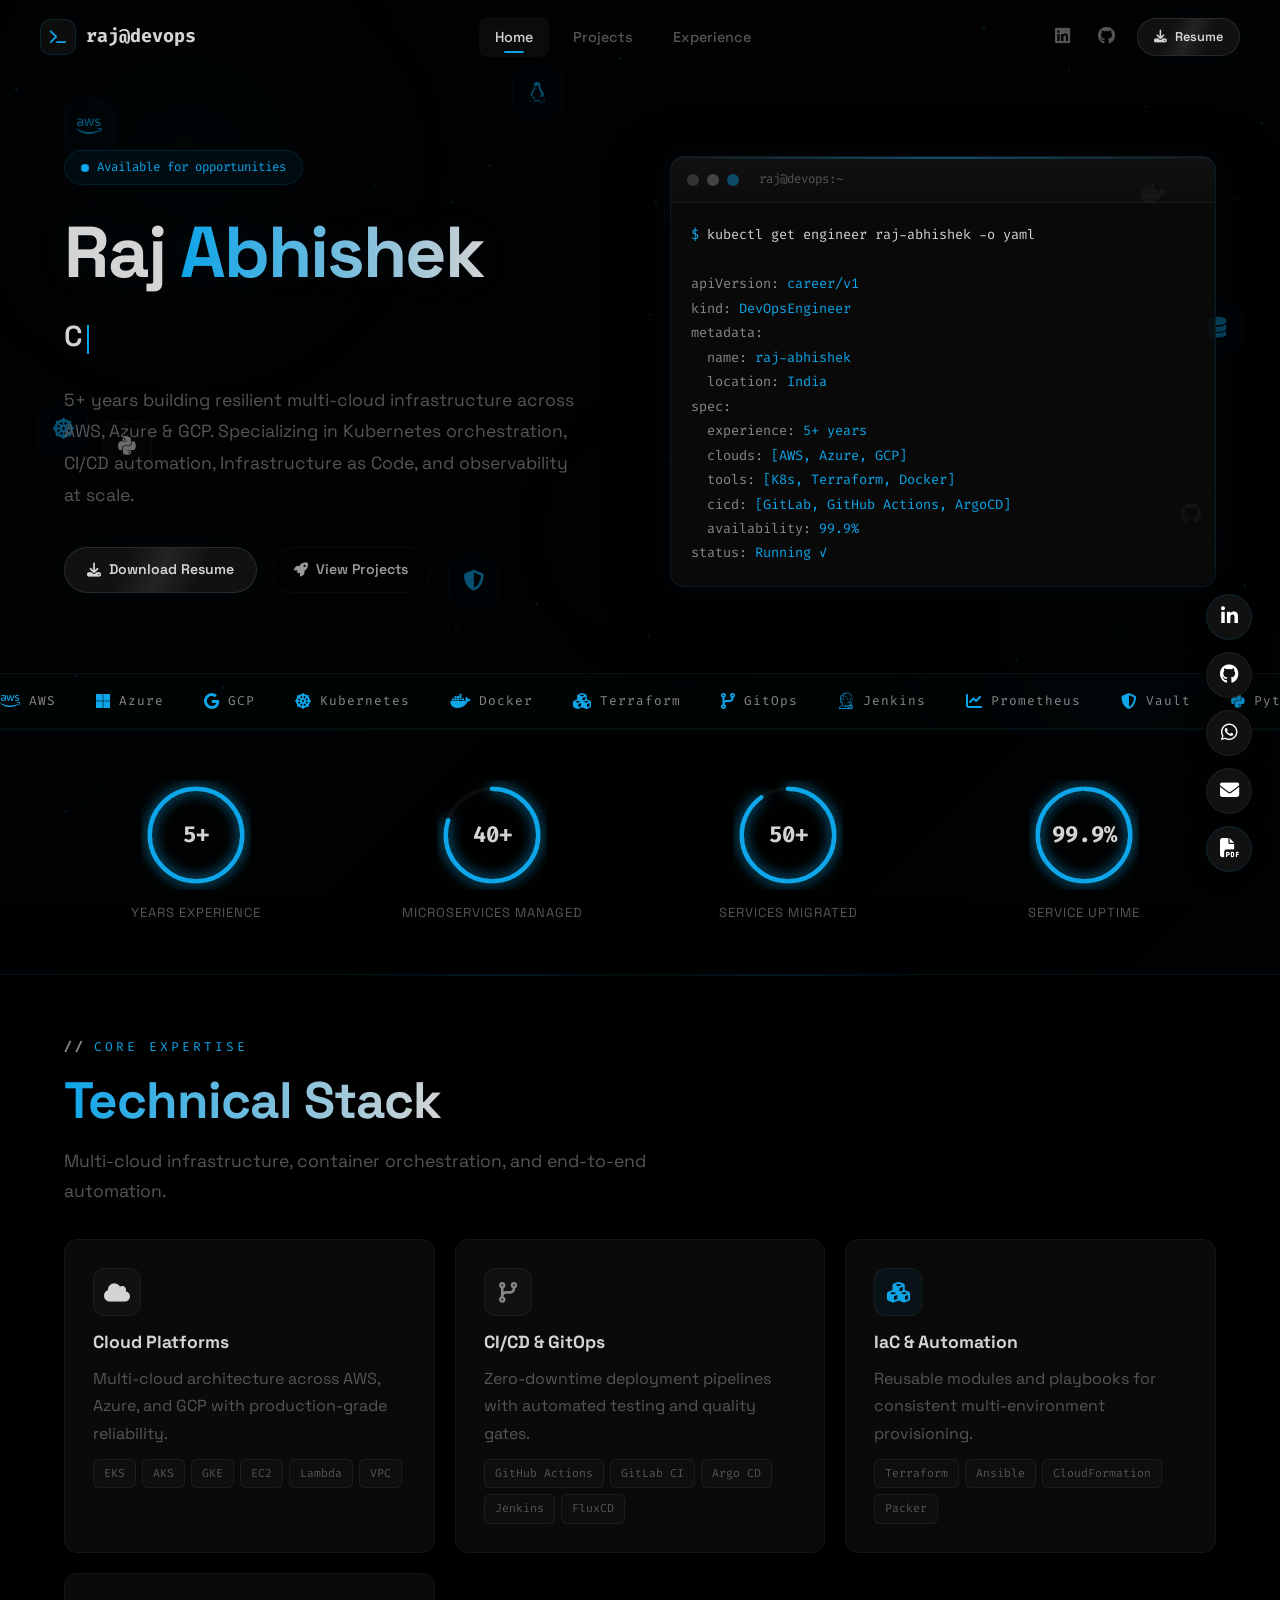
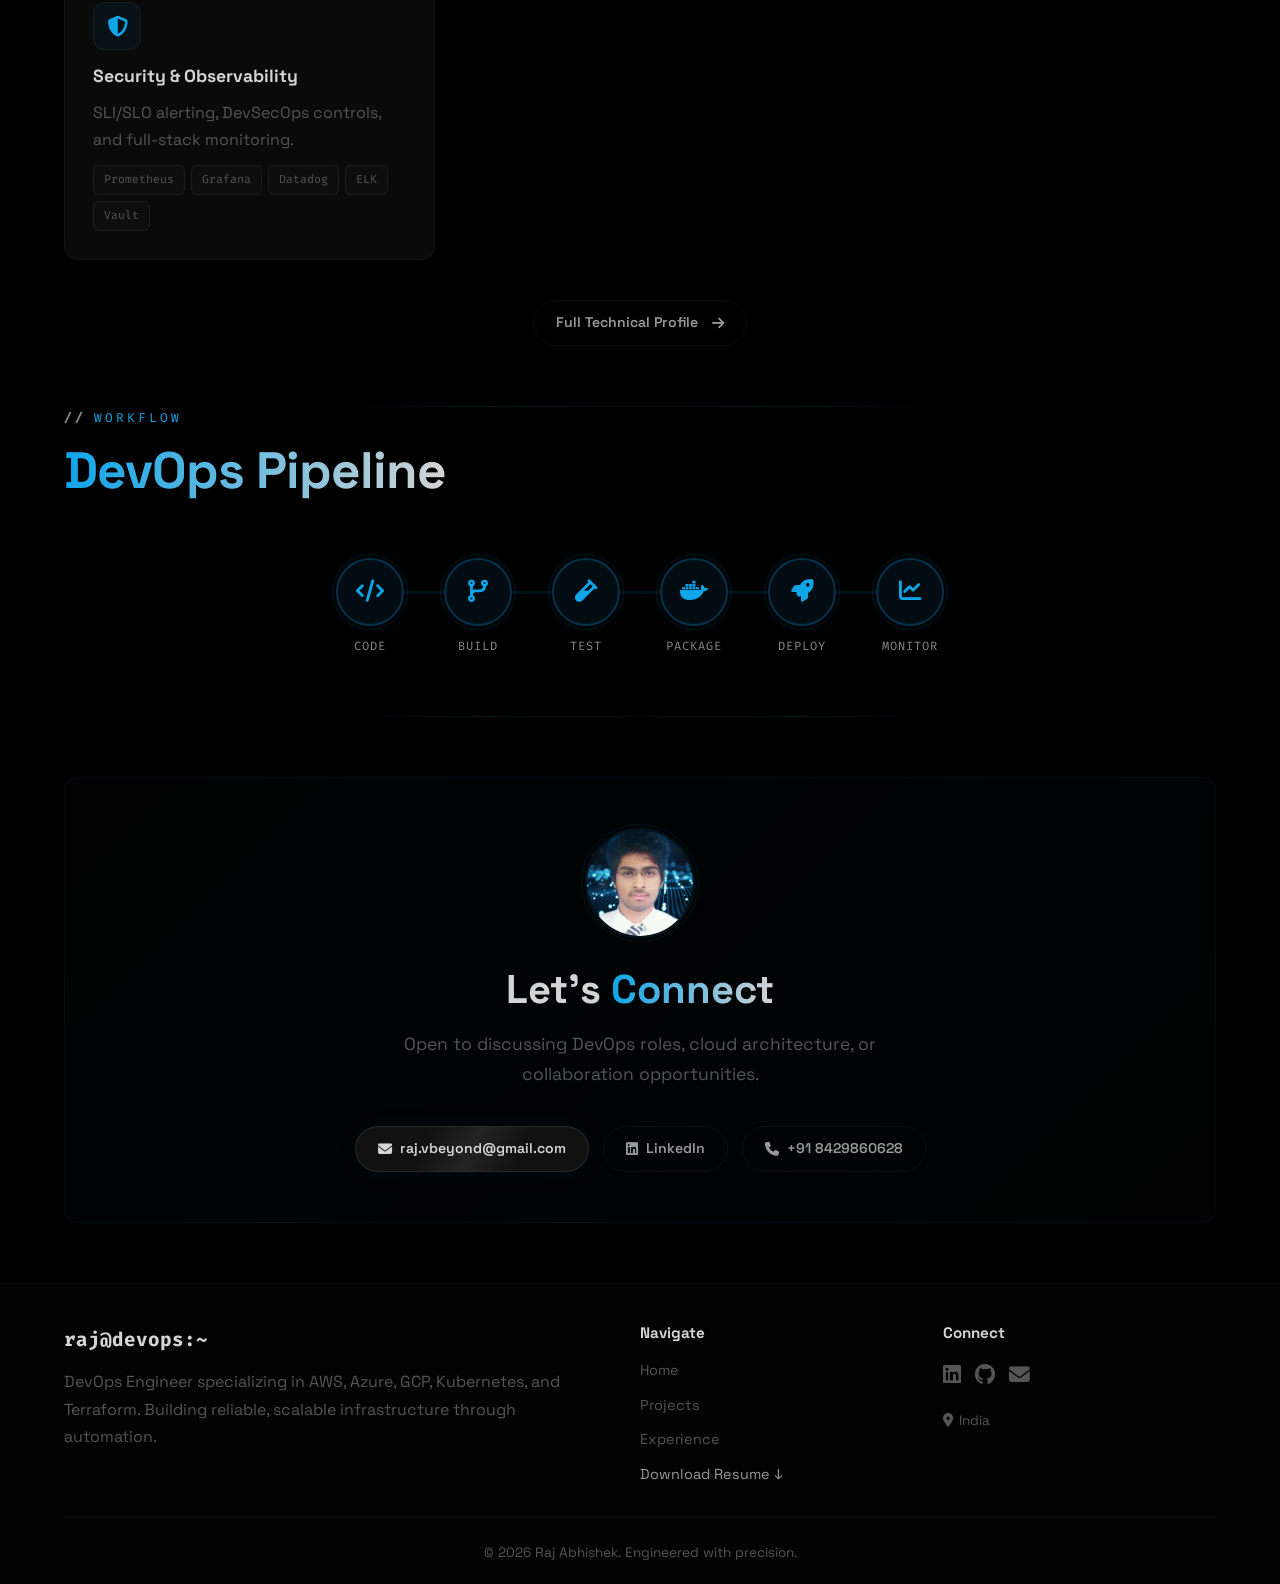
==== commit 0134ba86: "Move photo to CTA section, remove from terminal, clean layout" ====
--- a/index.html
+++ b/index.html
@@ -88,9 +88,6 @@
           </div>
         </div>
         <div class="terminal reveal delay-1">
-          <div class="terminal-header-profile">
-            <img src="profile.png" alt="Raj Abhishek" class="profile-photo">
-          </div>
           <div class="terminal-bar">
             <span class="terminal-dot r"></span>
             <span class="terminal-dot y"></span>
@@ -278,10 +275,8 @@
     <section class="section cta-section">
       <div class="container">
         <div class="cta-box reveal">
-          <div class="cta-visual" aria-hidden="true">
-            <div class="cta-ring"></div>
-            <div class="cta-ring cta-ring-2"></div>
-            <div class="cta-center-icon"><i class="fas fa-handshake"></i></div>
+          <div class="cta-photo" aria-hidden="true">
+            <img src="profile.png" alt="Raj Abhishek" class="profile-photo">
           </div>
           <h2>Let's <span class="gradient-text">Connect</span></h2>
           <p>Open to discussing DevOps roles, cloud architecture, or collaboration opportunities.</p>
--- a/style.css
+++ b/style.css
@@ -205,14 +205,7 @@
 
 /* ── CTA with visual ── */
 .cta-section{text-align:center}
-.cta-box{padding:50px 40px;background:linear-gradient(135deg,rgba(255,255,255,0.01),rgba(14,165,233,0.03),rgba(255,255,255,0.01));border:1px solid rgba(14,165,233,0.08);border-radius:var(--radius);position:relative;overflow:hidden}
-.cta-visual{position:relative;width:120px;height:120px;margin:0 auto 32px}
-.cta-ring{position:absolute;inset:0;border:2px solid rgba(14,165,233,0.15);border-radius:50%;animation:spinSlow 12s linear infinite}
-.cta-ring-2{inset:10px;border-color:rgba(200,200,200,0.08);animation-direction:reverse;animation-duration:8s}
-.cta-ring::before{content:'';position:absolute;top:-3px;left:50%;width:6px;height:6px;border-radius:50%;background:var(--cyan);box-shadow:0 0 10px var(--cyan)}
-.cta-ring-2::before{content:'';position:absolute;bottom:-3px;right:50%;width:4px;height:4px;border-radius:50%;background:var(--text-bright);box-shadow:0 0 8px var(--text-bright)}
-@keyframes spinSlow{to{transform:rotate(360deg)}}
-.cta-center-icon{position:absolute;inset:25px;display:flex;align-items:center;justify-content:center;font-size:2rem;color:var(--cyan);background:rgba(14,165,233,0.04);border-radius:50%;border:1px solid rgba(14,165,233,0.1)}
+.cta-box{padding:50px 40px;background:linear-gradient(135deg,rgba(255,255,255,0.01),rgba(14,165,233,0.02),rgba(255,255,255,0.01));border:1px solid rgba(14,165,233,0.06);border-radius:var(--radius);position:relative;overflow:hidden}
 .cta-box h2{font-size:2.5rem;margin-bottom:16px}
 .cta-box p{font-size:1.1rem;max-width:500px;margin:0 auto 36px}
 .cta-links{display:flex;justify-content:center;gap:14px;flex-wrap:wrap}
@@ -261,9 +254,11 @@
 .footer-bottom{text-align:center;padding-top:24px;border-top:1px solid var(--border)}
 .footer-bottom p{font-size:.85rem;color:var(--text-dim)}
 
-/* ── PROFILE PHOTO — centered above terminal ── */
-.terminal-header-profile{display:flex;justify-content:center;padding:20px 0 0}
-.profile-photo{width:100px;height:100px;border-radius:50%;object-fit:cover;border:2px solid rgba(14,165,233,0.12);box-shadow:0 0 20px rgba(14,165,233,0.06)}
+/* ── PROFILE PHOTO — in CTA section ── */
+.cta-photo{margin:0 auto 28px;width:110px;height:110px;position:relative}
+.cta-photo::before{content:'';position:absolute;inset:-4px;border-radius:50%;border:1px solid rgba(14,165,233,0.1);animation:spinSlow 20s linear infinite}
+@keyframes spinSlow{to{transform:rotate(360deg)}}
+.profile-photo{width:110px;height:110px;border-radius:50%;object-fit:cover;border:2px solid rgba(14,165,233,0.1);display:block}
 
 /* ── ANIMATIONS ── */
 /* Glowing section divider */
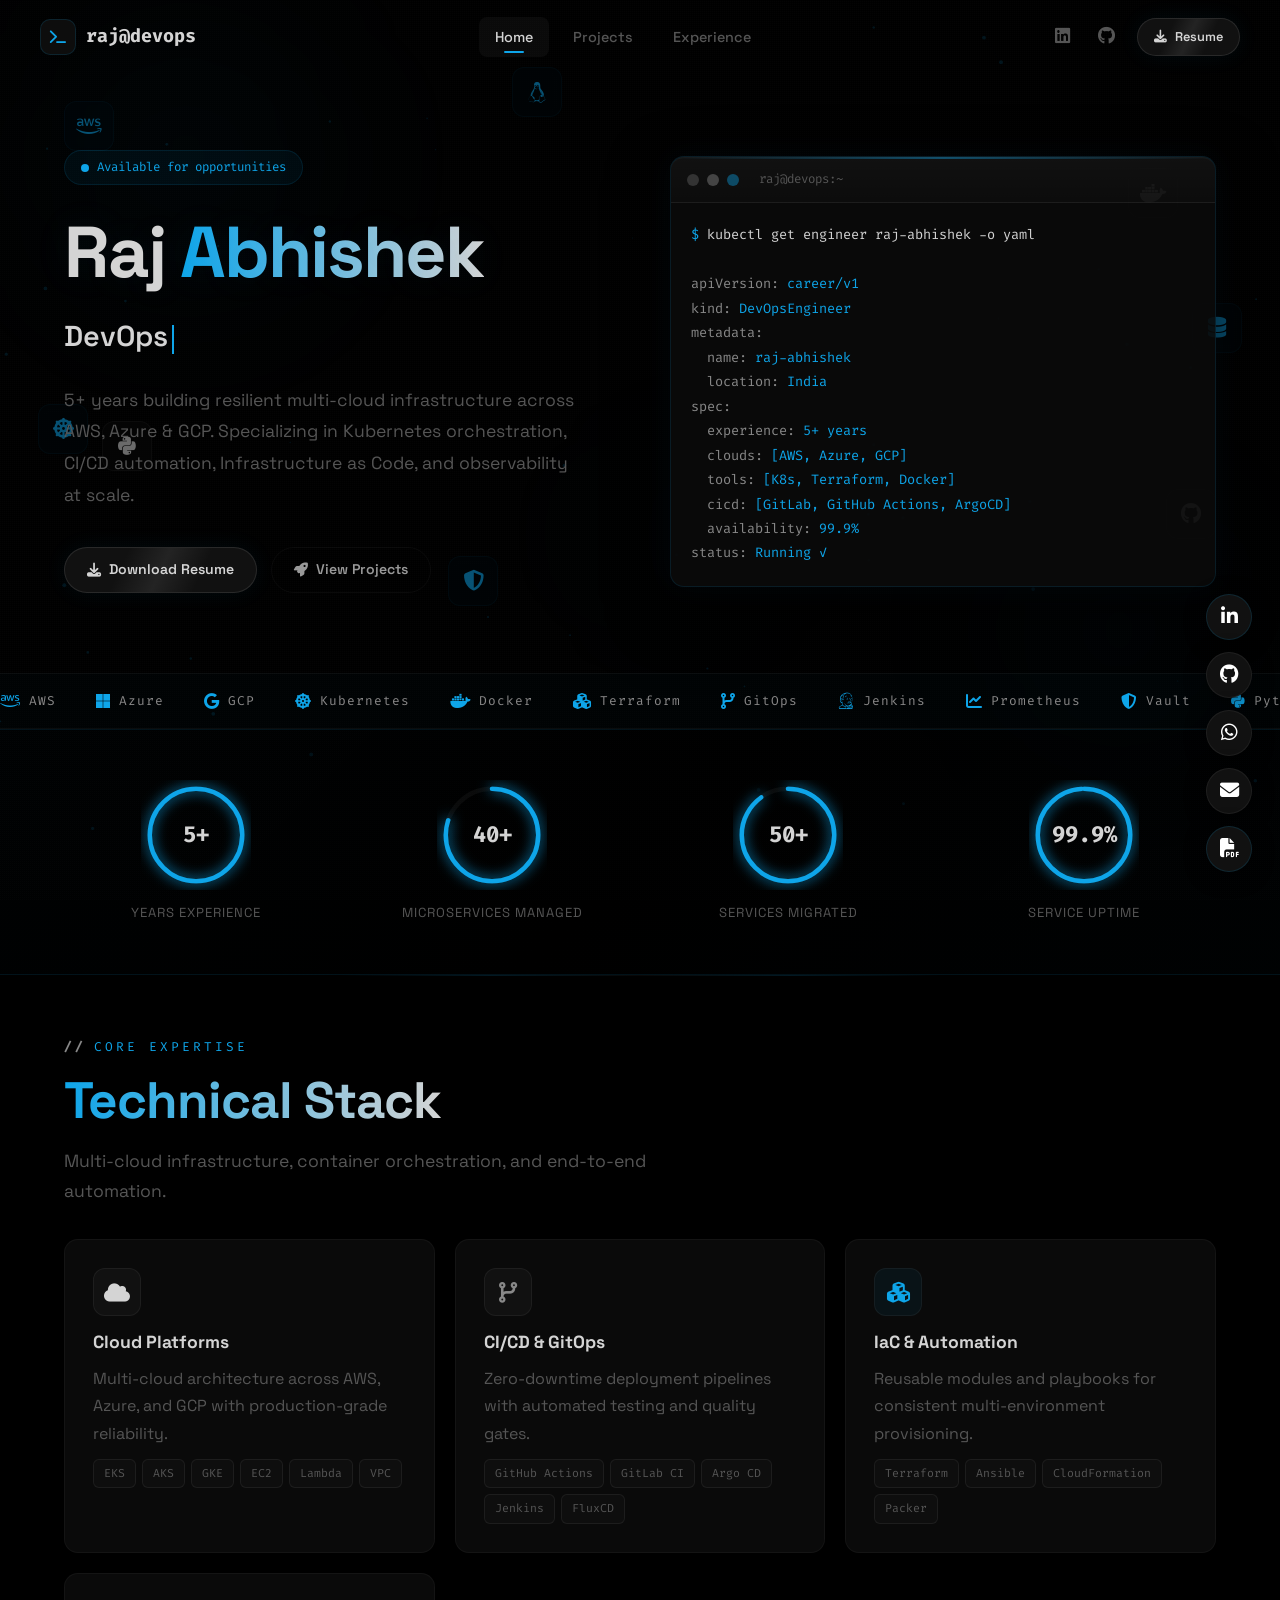
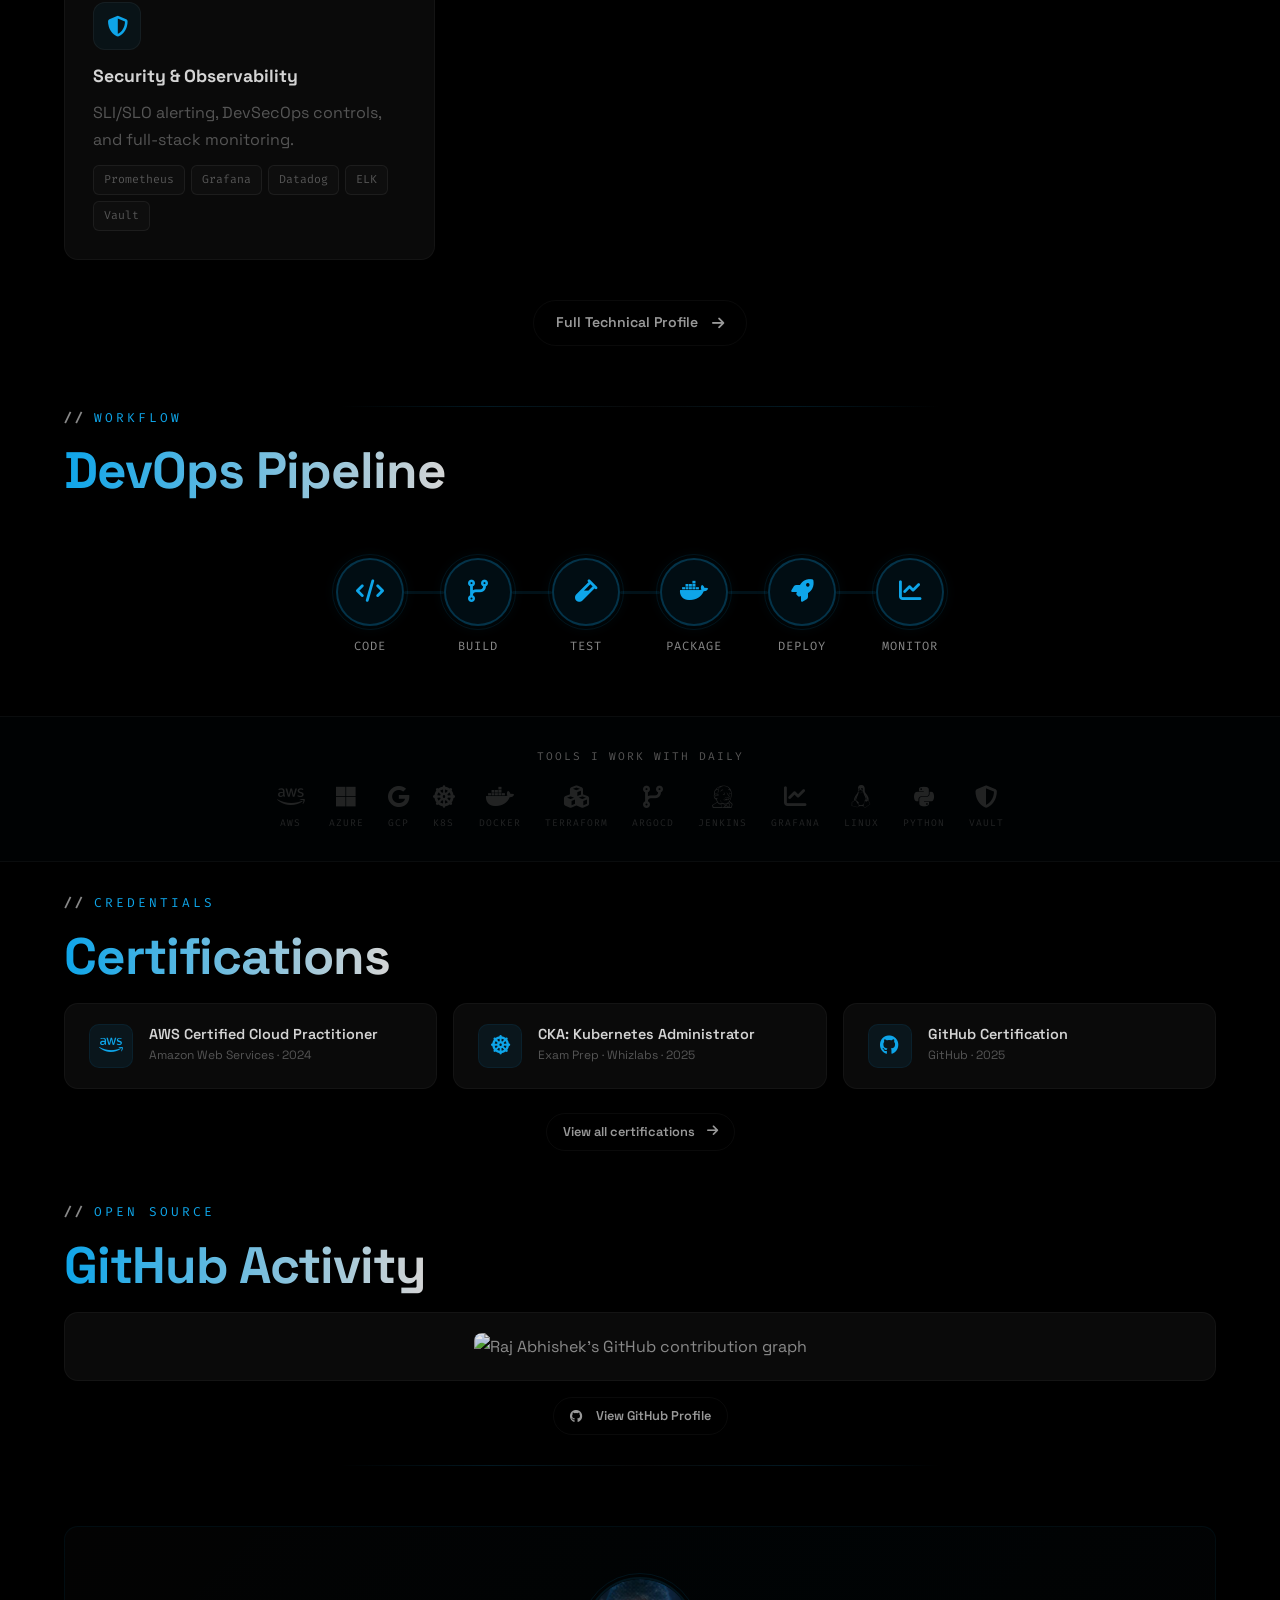
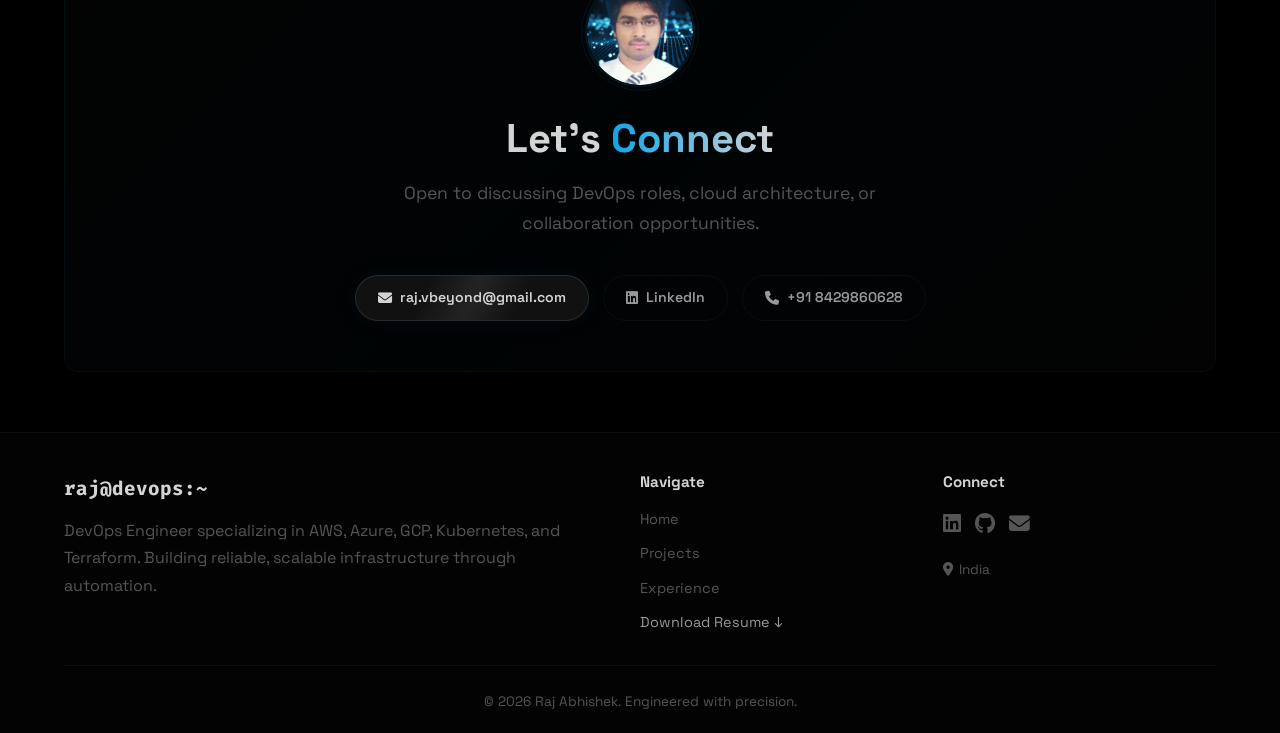
==== commit 42d47c20: "Add: GitHub graph, tool logos, cert badges, back-to-top - Dark Carbon theme" ====
--- a/index.html
+++ b/index.html
@@ -270,6 +270,75 @@
       </div>
     </section>
 
+    <!-- Tool Logos Strip -->
+    <div class="logo-strip" aria-hidden="true">
+      <div class="container">
+        <p class="logo-strip-label">Tools I work with daily</p>
+        <div class="logo-row">
+          <div class="logo-item"><i class="fab fa-aws"></i><span>AWS</span></div>
+          <div class="logo-item"><i class="fab fa-microsoft"></i><span>Azure</span></div>
+          <div class="logo-item"><i class="fab fa-google"></i><span>GCP</span></div>
+          <div class="logo-item"><i class="fas fa-dharmachakra"></i><span>K8s</span></div>
+          <div class="logo-item"><i class="fab fa-docker"></i><span>Docker</span></div>
+          <div class="logo-item"><i class="fas fa-cubes"></i><span>Terraform</span></div>
+          <div class="logo-item"><i class="fas fa-code-branch"></i><span>ArgoCD</span></div>
+          <div class="logo-item"><i class="fab fa-jenkins"></i><span>Jenkins</span></div>
+          <div class="logo-item"><i class="fas fa-chart-line"></i><span>Grafana</span></div>
+          <div class="logo-item"><i class="fab fa-linux"></i><span>Linux</span></div>
+          <div class="logo-item"><i class="fab fa-python"></i><span>Python</span></div>
+          <div class="logo-item"><i class="fas fa-shield-halved"></i><span>Vault</span></div>
+        </div>
+      </div>
+    </div>
+
+    <!-- Certifications Highlight -->
+    <section class="section" style="padding-top:30px;padding-bottom:30px">
+      <div class="container">
+        <div class="section-label reveal">Credentials</div>
+        <h2 class="section-title reveal"><span class="gradient-text">Certifications</span></h2>
+        <div class="cert-highlight-grid">
+          <div class="glass-card cert-highlight reveal">
+            <div class="cert-hl-icon"><i class="fab fa-aws"></i></div>
+            <div>
+              <h4>AWS Certified Cloud Practitioner</h4>
+              <p>Amazon Web Services · 2024</p>
+            </div>
+          </div>
+          <div class="glass-card cert-highlight reveal delay-1">
+            <div class="cert-hl-icon"><i class="fas fa-dharmachakra"></i></div>
+            <div>
+              <h4>CKA: Kubernetes Administrator</h4>
+              <p>Exam Prep · Whizlabs · 2025</p>
+            </div>
+          </div>
+          <div class="glass-card cert-highlight reveal delay-2">
+            <div class="cert-hl-icon"><i class="fab fa-github"></i></div>
+            <div>
+              <h4>GitHub Certification</h4>
+              <p>GitHub · 2025</p>
+            </div>
+          </div>
+        </div>
+        <div style="text-align:center;margin-top:24px" class="reveal">
+          <a href="about.html" class="btn btn-ghost btn-sm">View all certifications <i class="fas fa-arrow-right" style="margin-left:4px"></i></a>
+        </div>
+      </div>
+    </section>
+
+    <!-- GitHub Activity -->
+    <section class="section" style="padding-top:20px;padding-bottom:30px">
+      <div class="container">
+        <div class="section-label reveal">Open Source</div>
+        <h2 class="section-title reveal"><span class="gradient-text">GitHub Activity</span></h2>
+        <div class="github-graph reveal">
+          <img src="https://ghchart.rshah.org/0ea5e9/Rajcommit" alt="Raj Abhishek's GitHub contribution graph" class="gh-chart">
+        </div>
+        <div style="text-align:center;margin-top:16px" class="reveal">
+          <a href="https://github.com/Rajcommit" target="_blank" rel="noopener noreferrer" class="btn btn-ghost btn-sm"><i class="fab fa-github" style="margin-right:6px"></i> View GitHub Profile</a>
+        </div>
+      </div>
+    </section>
+
     <!-- CTA -->
     <hr class="glow-divider" aria-hidden="true">
     <section class="section cta-section">
@@ -332,6 +401,7 @@
     </div>
   </footer>
 
+  <button class="back-to-top" aria-label="Back to top"><i class="fas fa-chevron-up"></i></button>
   <script src="script.js" defer></script>
 </body>
 </html>
--- a/style.css
+++ b/style.css
@@ -254,6 +254,30 @@
 .footer-bottom{text-align:center;padding-top:24px;border-top:1px solid var(--border)}
 .footer-bottom p{font-size:.85rem;color:var(--text-dim)}
 
+/* ── TOOL LOGO STRIP ── */
+.logo-strip{padding:30px 0;border-top:1px solid var(--border);border-bottom:1px solid var(--border);background:rgba(14,165,233,0.01)}
+.logo-strip-label{text-align:center;font-family:var(--mono);font-size:.7rem;color:var(--text-dim);text-transform:uppercase;letter-spacing:2px;margin-bottom:20px}
+.logo-row{display:flex;justify-content:center;flex-wrap:wrap;gap:24px}
+.logo-item{display:flex;flex-direction:column;align-items:center;gap:6px;color:var(--text-dim);font-size:1.4rem;transition:var(--transition);opacity:0.4}
+.logo-item span{font-family:var(--mono);font-size:.6rem;text-transform:uppercase;letter-spacing:1px}
+.logo-item:hover{color:var(--cyan);opacity:1}
+
+/* ── CERT HIGHLIGHTS ── */
+.cert-highlight-grid{display:grid;grid-template-columns:repeat(auto-fit,minmax(260px,1fr));gap:16px}
+.cert-highlight{display:flex;align-items:center;gap:16px;padding:20px 24px}
+.cert-hl-icon{width:44px;height:44px;border-radius:10px;display:flex;align-items:center;justify-content:center;font-size:1.2rem;flex-shrink:0;background:var(--cyan-dim);color:var(--cyan);border:1px solid rgba(14,165,233,0.08)}
+.cert-highlight h4{font-size:.9rem;font-weight:600;margin-bottom:2px}
+.cert-highlight p{font-size:.75rem;color:var(--text-dim)}
+
+/* ── GITHUB GRAPH ── */
+.github-graph{text-align:center;padding:20px;background:var(--bg-card);border:1px solid var(--border);border-radius:var(--radius)}
+.gh-chart{width:100%;max-width:800px;height:auto;filter:brightness(0.9);border-radius:8px}
+
+/* ── BACK TO TOP ── */
+.back-to-top{position:fixed;bottom:28px;left:28px;width:42px;height:42px;border-radius:50%;background:#111;border:1px solid var(--border);color:var(--text-dim);font-size:1rem;cursor:pointer;display:flex;align-items:center;justify-content:center;opacity:0;visibility:hidden;transition:var(--transition);z-index:999}
+.back-to-top.visible{opacity:1;visibility:visible}
+.back-to-top:hover{border-color:rgba(14,165,233,0.15);color:var(--cyan);transform:translateY(-2px)}
+
 /* ── PROFILE PHOTO — in CTA section ── */
 .cta-photo{margin:0 auto 28px;width:110px;height:110px;position:relative}
 .cta-photo::before{content:'';position:absolute;inset:-4px;border-radius:50%;border:1px solid rgba(14,165,233,0.1);animation:spinSlow 20s linear infinite}
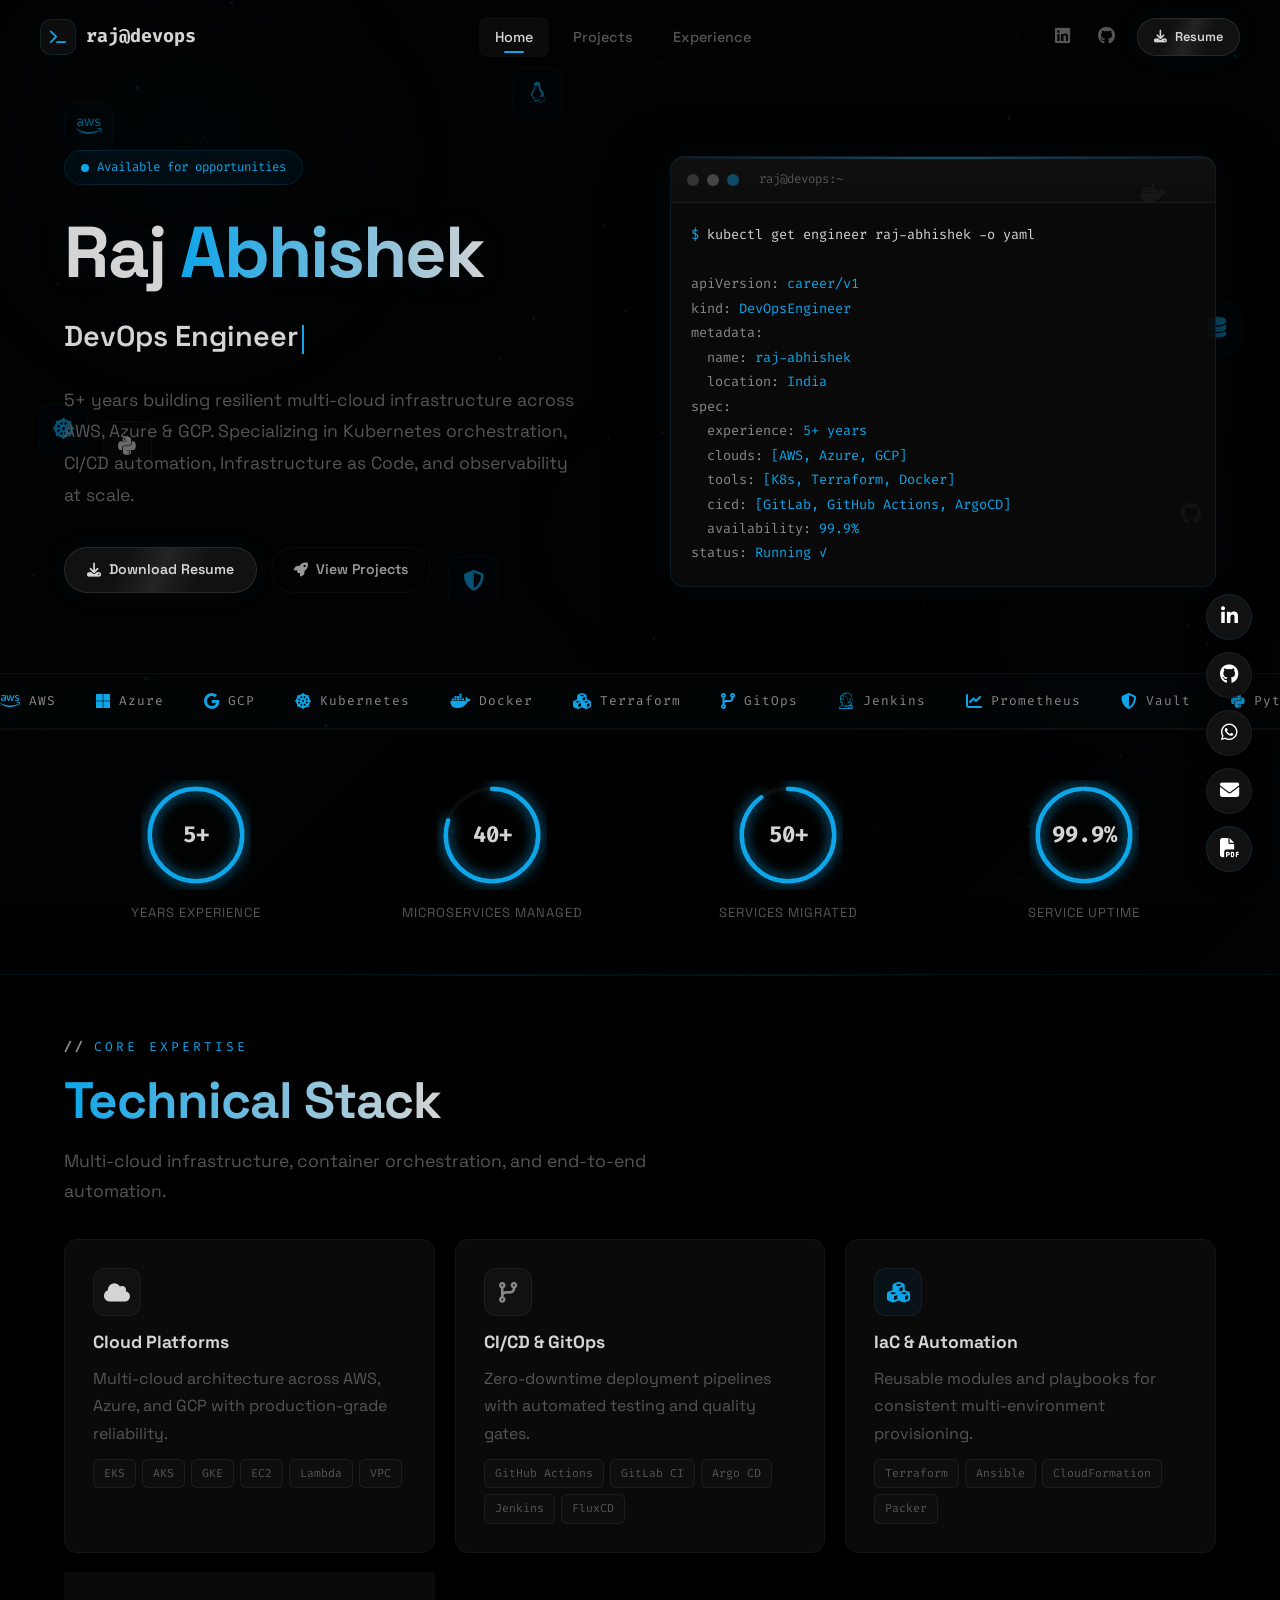
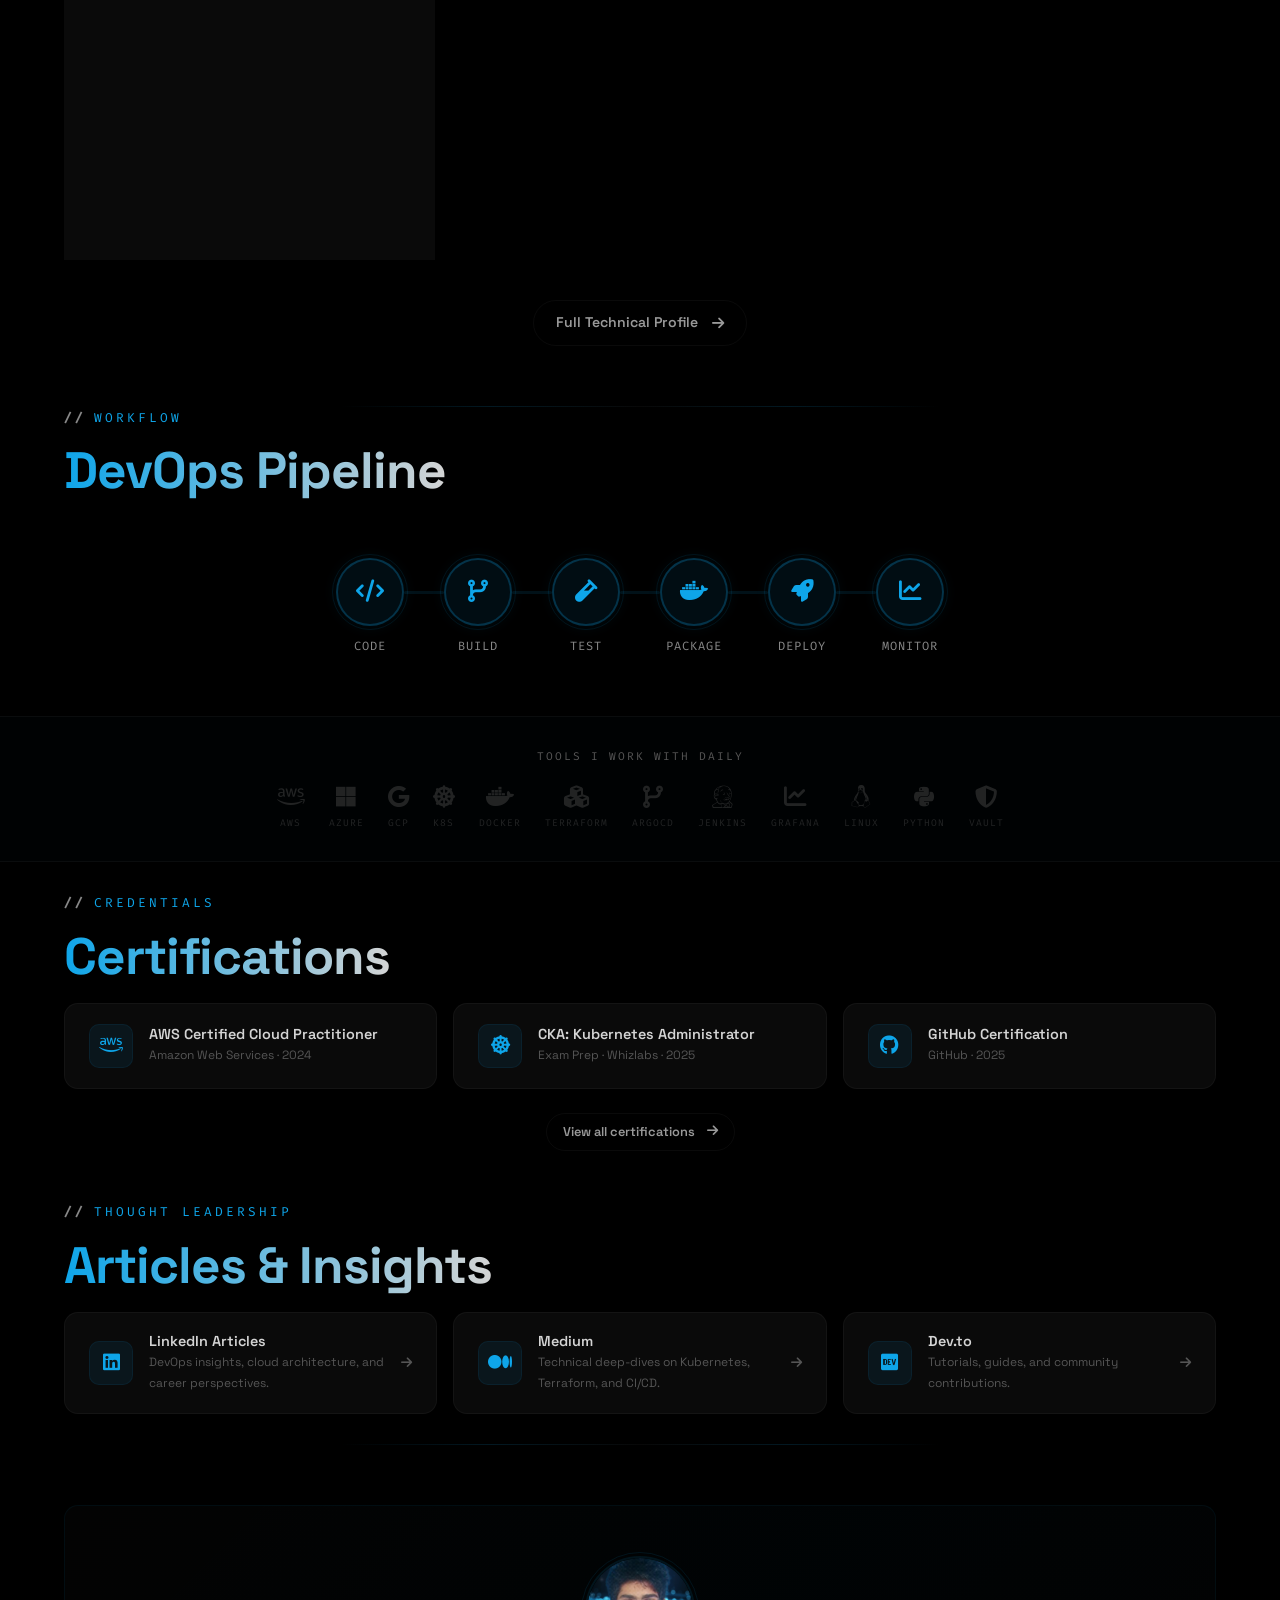
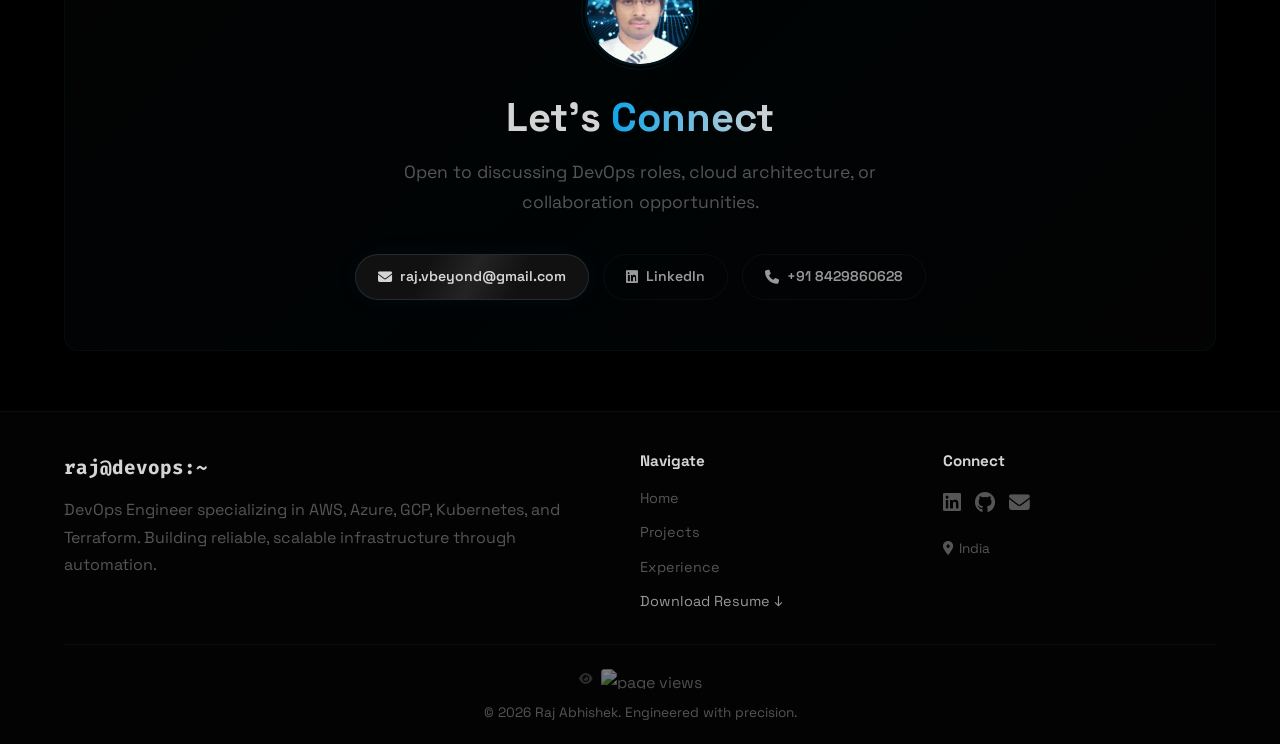
==== commit 0d83b7f3: "Replace GitHub graph with blog section, add visitor counter" ====
--- a/index.html
+++ b/index.html
@@ -325,16 +325,36 @@
       </div>
     </section>
 
-    <!-- GitHub Activity -->
+    <!-- Blog / Articles -->
     <section class="section" style="padding-top:20px;padding-bottom:30px">
       <div class="container">
-        <div class="section-label reveal">Open Source</div>
-        <h2 class="section-title reveal"><span class="gradient-text">GitHub Activity</span></h2>
-        <div class="github-graph reveal">
-          <img src="https://ghchart.rshah.org/0ea5e9/Rajcommit" alt="Raj Abhishek's GitHub contribution graph" class="gh-chart">
-        </div>
-        <div style="text-align:center;margin-top:16px" class="reveal">
-          <a href="https://github.com/Rajcommit" target="_blank" rel="noopener noreferrer" class="btn btn-ghost btn-sm"><i class="fab fa-github" style="margin-right:6px"></i> View GitHub Profile</a>
+        <div class="section-label reveal">Thought Leadership</div>
+        <h2 class="section-title reveal"><span class="gradient-text">Articles & Insights</span></h2>
+        <div class="blog-grid">
+          <a href="https://www.linkedin.com/in/raj-abhishek-devops/recent-activity/articles/" target="_blank" rel="noopener noreferrer" class="glass-card blog-card reveal">
+            <div class="blog-icon"><i class="fab fa-linkedin"></i></div>
+            <div>
+              <h4>LinkedIn Articles</h4>
+              <p>DevOps insights, cloud architecture, and career perspectives.</p>
+            </div>
+            <i class="fas fa-arrow-right blog-arrow"></i>
+          </a>
+          <a href="https://medium.com/@raj.vbeyond" target="_blank" rel="noopener noreferrer" class="glass-card blog-card reveal delay-1">
+            <div class="blog-icon"><i class="fab fa-medium"></i></div>
+            <div>
+              <h4>Medium</h4>
+              <p>Technical deep-dives on Kubernetes, Terraform, and CI/CD.</p>
+            </div>
+            <i class="fas fa-arrow-right blog-arrow"></i>
+          </a>
+          <a href="https://dev.to/rajcommit" target="_blank" rel="noopener noreferrer" class="glass-card blog-card reveal delay-2">
+            <div class="blog-icon"><i class="fab fa-dev"></i></div>
+            <div>
+              <h4>Dev.to</h4>
+              <p>Tutorials, guides, and community contributions.</p>
+            </div>
+            <i class="fas fa-arrow-right blog-arrow"></i>
+          </a>
         </div>
       </div>
     </section>
@@ -396,6 +416,10 @@
         </div>
       </div>
       <div class="footer-bottom">
+        <div class="visitor-counter">
+          <i class="fas fa-eye"></i>
+          <img src="https://komarev.com/ghpvc/?username=Rajcommit&label=views&color=0ea5e9&style=flat-square&base=500" alt="page views">
+        </div>
         <p>&copy; 2026 Raj Abhishek. Engineered with precision.</p>
       </div>
     </div>
--- a/style.css
+++ b/style.css
@@ -269,9 +269,19 @@
 .cert-highlight h4{font-size:.9rem;font-weight:600;margin-bottom:2px}
 .cert-highlight p{font-size:.75rem;color:var(--text-dim)}
 
-/* ── GITHUB GRAPH ── */
-.github-graph{text-align:center;padding:20px;background:var(--bg-card);border:1px solid var(--border);border-radius:var(--radius)}
-.gh-chart{width:100%;max-width:800px;height:auto;filter:brightness(0.9);border-radius:8px}
+/* ── BLOG CARDS ── */
+.blog-grid{display:grid;grid-template-columns:repeat(auto-fit,minmax(280px,1fr));gap:16px}
+.blog-card{display:flex;align-items:center;gap:16px;padding:20px 24px;text-decoration:none;color:var(--text)}
+.blog-icon{width:44px;height:44px;border-radius:10px;display:flex;align-items:center;justify-content:center;font-size:1.2rem;flex-shrink:0;background:var(--cyan-dim);color:var(--cyan);border:1px solid rgba(14,165,233,0.08)}
+.blog-card h4{font-size:.9rem;font-weight:600;margin-bottom:2px;color:var(--text-bright)}
+.blog-card p{font-size:.75rem;color:var(--text-dim)}
+.blog-arrow{color:var(--text-dim);font-size:.8rem;margin-left:auto;transition:var(--transition)}
+.blog-card:hover .blog-arrow{color:var(--cyan);transform:translateX(4px)}
+
+/* ── VISITOR COUNTER ── */
+.visitor-counter{display:flex;align-items:center;justify-content:center;gap:8px;margin-bottom:12px;opacity:0.5}
+.visitor-counter i{color:var(--text-dim);font-size:.75rem}
+.visitor-counter img{height:20px;border-radius:4px}
 
 /* ── BACK TO TOP ── */
 .back-to-top{position:fixed;bottom:28px;left:28px;width:42px;height:42px;border-radius:50%;background:#111;border:1px solid var(--border);color:var(--text-dim);font-size:1rem;cursor:pointer;display:flex;align-items:center;justify-content:center;opacity:0;visibility:hidden;transition:var(--transition);z-index:999}
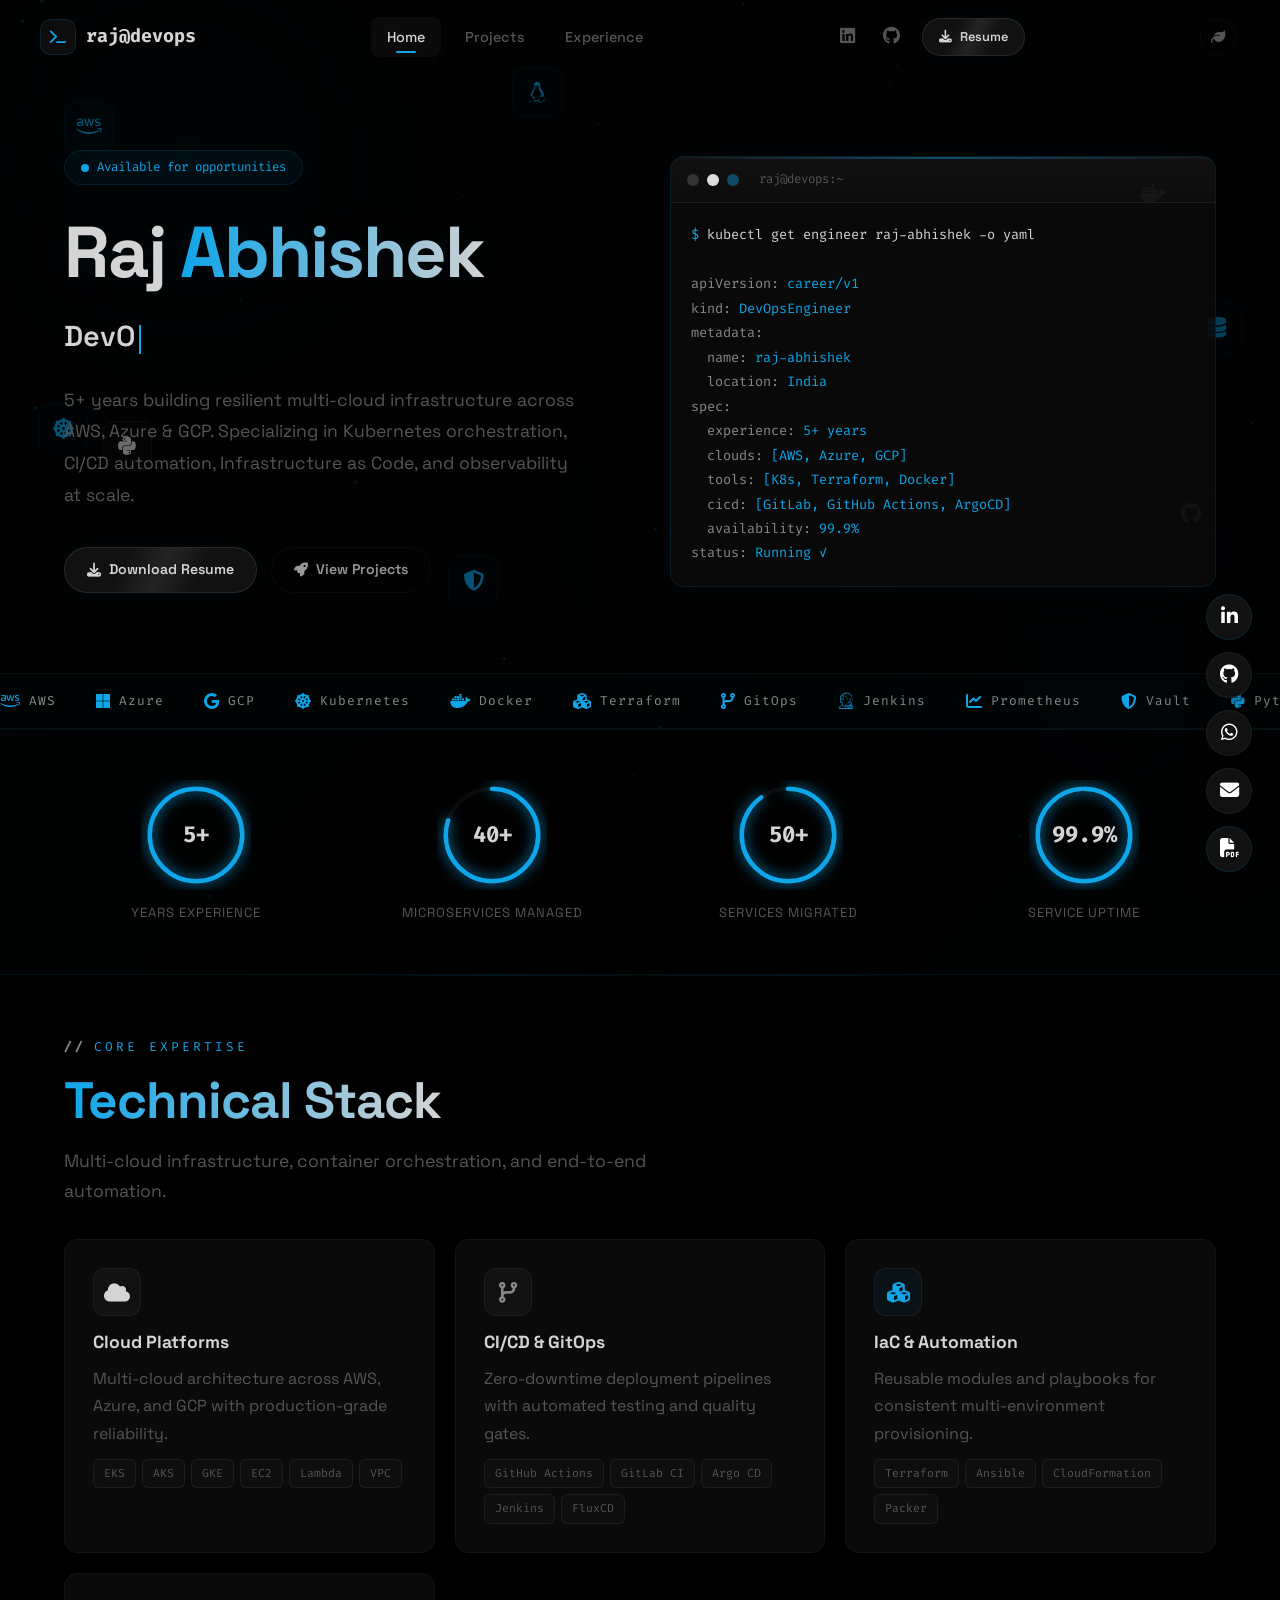
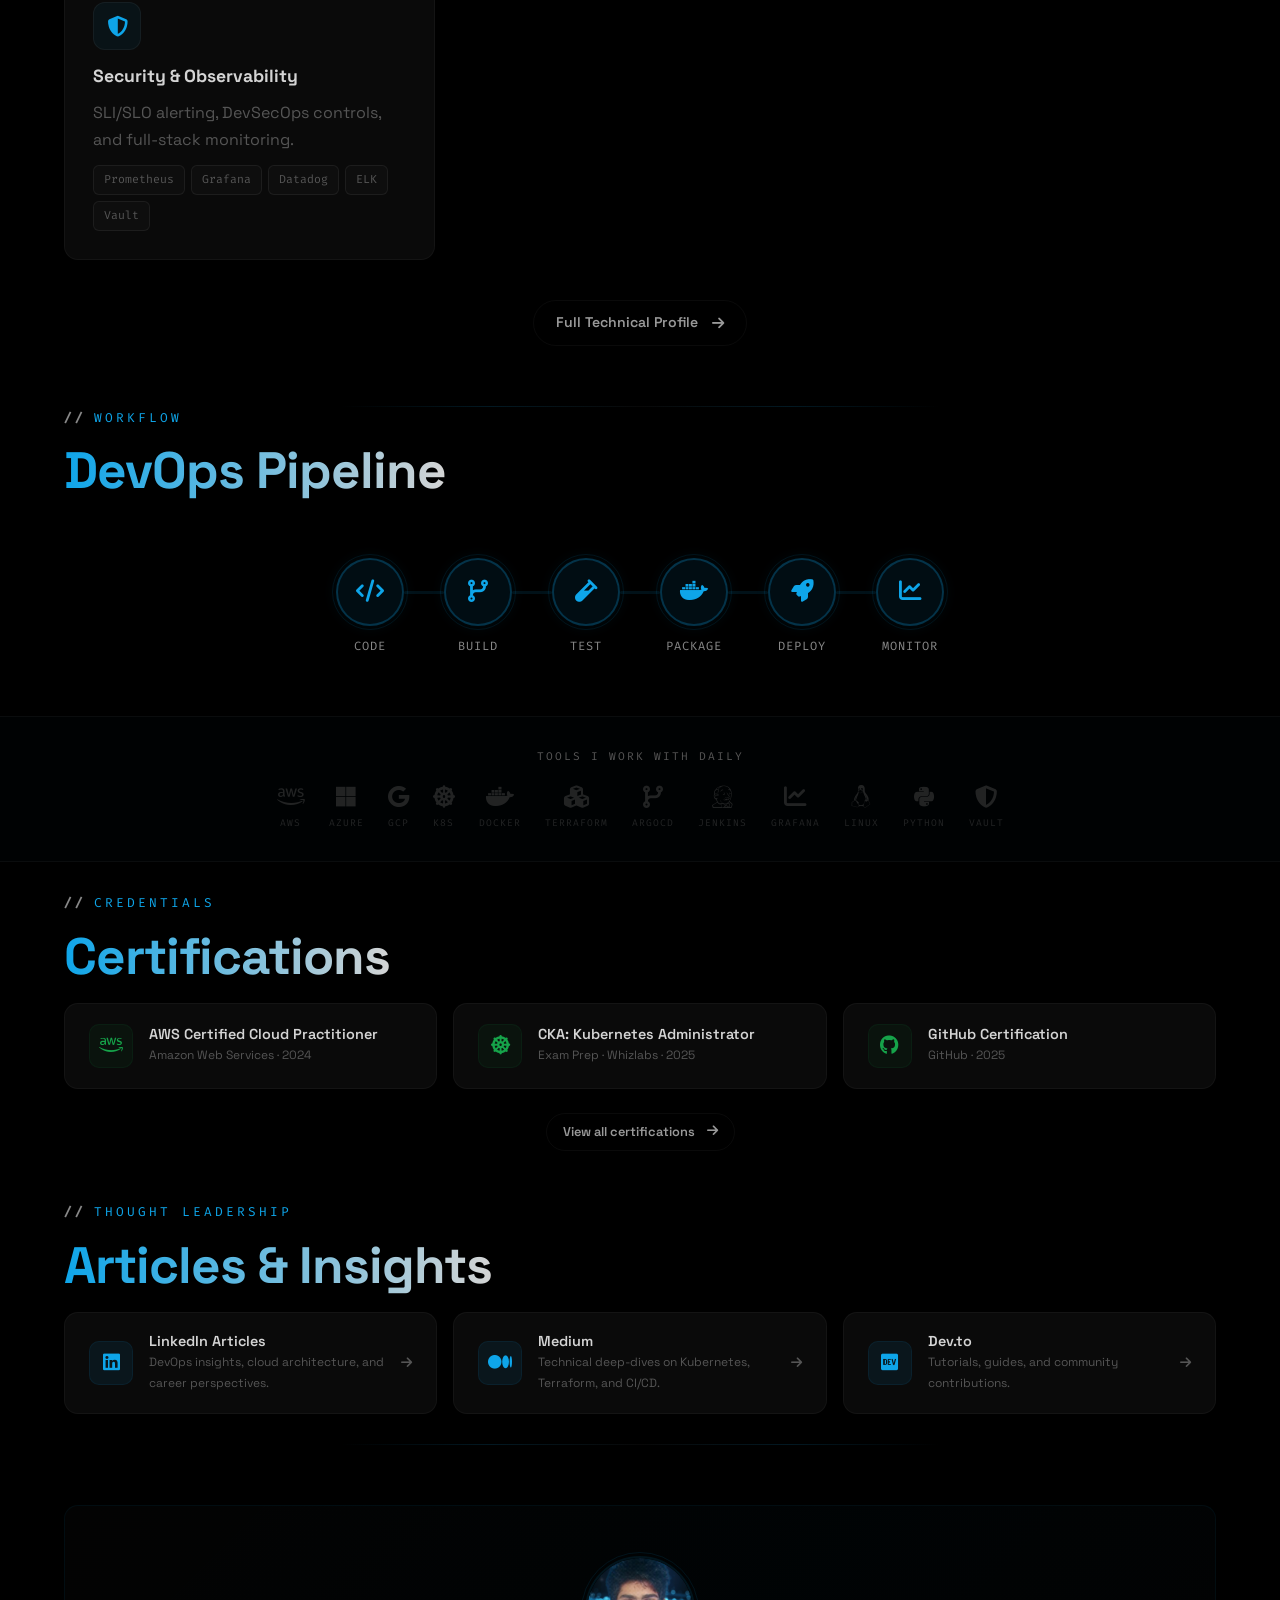
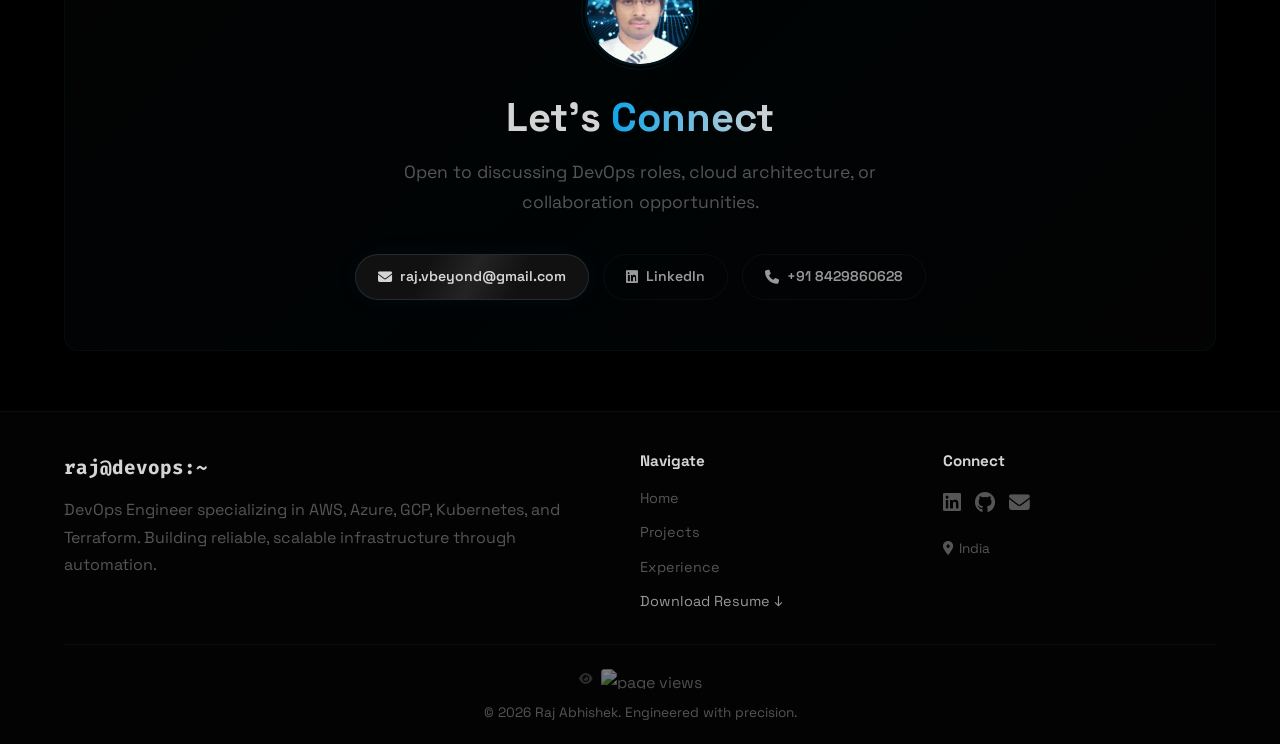
==== commit 6cad2d15: "Add dark/light toggle: Dark Carbon + Nature Green theme with localStorage" ====
--- a/index.html
+++ b/index.html
@@ -58,6 +58,7 @@
         <a href="https://github.com/Rajcommit" target="_blank" rel="noopener noreferrer" class="nav-social" aria-label="GitHub"><i class="fab fa-github"></i></a>
         <a href="resume.pdf" download="Raj-Abhishek-DevOps-Resume.pdf" class="btn btn-glow btn-sm"><i class="fas fa-download"></i> Resume</a>
       </div>
+      <button class="theme-toggle" aria-label="Toggle theme"><i class="fas fa-leaf"></i></button>
       <button class="mobile-toggle" aria-label="Open menu"><i class="fas fa-bars"></i></button>
     </div>
   </header>
--- a/style.css
+++ b/style.css
@@ -294,6 +294,97 @@
 @keyframes spinSlow{to{transform:rotate(360deg)}}
 .profile-photo{width:110px;height:110px;border-radius:50%;object-fit:cover;border:2px solid rgba(14,165,233,0.1);display:block}
 
+/* ── THEME TOGGLE BUTTON ── */
+.theme-toggle{background:none;border:1px solid var(--border);color:var(--text-dim);width:36px;height:36px;border-radius:50%;display:flex;align-items:center;justify-content:center;cursor:pointer;font-size:.9rem;transition:var(--transition);margin-right:4px}
+.theme-toggle:hover{border-color:var(--cyan);color:var(--cyan)}
+[data-theme="light"] .theme-toggle{border-color:rgba(22,163,74,0.15);color:#16a34a}
+[data-theme="light"] .theme-toggle:hover{background:rgba(22,163,74,0.06)}
+
+/* ═══════════════════════════════════════════════════════
+   NATURE LIGHT THEME
+   Off-white + forest green + warm earth
+   ═══════════════════════════════════════════════════════ */
+[data-theme="light"]{
+  --bg-void:#f4f7f0;
+  --bg-base:#eef2e8;
+  --bg-card:rgba(255,255,255,0.7);
+  --bg-card-hover:rgba(255,255,255,0.9);
+  --text:#3d4a3a;
+  --text-dim:#6b7a65;
+  --text-bright:#1a2e1a;
+  --cyan:#16a34a;
+  --cyan-dim:rgba(22,163,74,0.06);
+  --cyan-mid:rgba(22,163,74,0.12);
+  --cyan-glow:rgba(22,163,74,0.08);
+  --gray:#5a6b55;
+  --dark:#d4ddd0;
+  --border:rgba(22,80,40,0.06);
+  --border-glow:rgba(22,163,74,0.1);
+  --glow:0 0 20px rgba(22,163,74,0.04);
+  --glow-strong:0 0 25px rgba(22,163,74,0.06)
+}
+[data-theme="light"] body{background:var(--bg-void)}
+[data-theme="light"] body::before{background:
+  radial-gradient(ellipse 60% 40% at 20% 30%,rgba(22,163,74,0.03),transparent),
+  radial-gradient(ellipse 50% 50% at 80% 70%,rgba(101,163,13,0.02),transparent);
+  background-size:auto}
+[data-theme="light"] .orb-1{background:radial-gradient(circle,rgba(22,163,74,0.04),transparent 60%)}
+[data-theme="light"] .orb-2{background:radial-gradient(circle,rgba(101,163,13,0.03),transparent 60%)}
+[data-theme="light"] .orb-3{background:radial-gradient(circle,rgba(22,163,74,0.02),transparent 60%)}
+[data-theme="light"] .navbar.scrolled{background:rgba(244,247,240,0.92);border-color:rgba(22,80,40,0.06)}
+[data-theme="light"] .brand-icon{background:#f0f5ec;border-color:rgba(22,163,74,0.12);color:#16a34a}
+[data-theme="light"] .btn-glow{background:#fff;color:#16a34a;border-color:rgba(22,163,74,0.15)}
+[data-theme="light"] .btn-glow::after{background:linear-gradient(90deg,transparent 40%,rgba(22,163,74,0.06) 50%,transparent 60%)}
+[data-theme="light"] .btn-glow:hover{border-color:#16a34a;box-shadow:0 4px 20px rgba(22,163,74,0.08)}
+[data-theme="light"] .btn-ghost{border-color:rgba(22,80,40,0.08);color:var(--text)}
+[data-theme="light"] .btn-ghost:hover{border-color:rgba(22,163,74,0.2);color:#16a34a;background:rgba(22,163,74,0.03)}
+[data-theme="light"] .terminal{background:rgba(255,255,255,0.8);border-color:rgba(22,80,40,0.06);box-shadow:0 10px 40px rgba(0,0,0,0.04)}
+[data-theme="light"] .terminal::after{background:linear-gradient(90deg,transparent,rgba(22,163,74,0.2),transparent)}
+[data-theme="light"] .terminal-bar{background:rgba(22,163,74,0.03);border-color:rgba(22,80,40,0.04)}
+[data-theme="light"] .terminal-dot.r{background:#ddd}.terminal-dot.y{background:#ddd}
+[data-theme="light"] .terminal-dot.g{background:rgba(22,163,74,0.4)}
+[data-theme="light"] .terminal-body .prompt{color:#16a34a}
+[data-theme="light"] .terminal-body .cmd{color:#1a2e1a}
+[data-theme="light"] .terminal-body .key{color:#5a6b55}
+[data-theme="light"] .terminal-body .val{color:#16a34a}
+[data-theme="light"] .terminal-body .success{color:#16a34a}
+[data-theme="light"] .stats-bar{border-color:rgba(22,80,40,0.04);background:rgba(22,163,74,0.02)}
+[data-theme="light"] .glass-card{background:var(--bg-card);border-color:rgba(22,80,40,0.05);box-shadow:0 2px 10px rgba(0,0,0,0.02)}
+[data-theme="light"] .glass-card::before{background:linear-gradient(90deg,transparent,rgba(22,163,74,0.12),transparent)}
+[data-theme="light"] .glass-card:hover{background:var(--bg-card-hover);border-color:rgba(22,163,74,0.1);box-shadow:0 8px 30px rgba(0,0,0,0.04)}
+[data-theme="light"] .skill-tag{background:rgba(22,163,74,0.04);border-color:rgba(22,163,74,0.08);color:var(--text-dim)}
+[data-theme="light"] .skill-tag:hover{border-color:rgba(22,163,74,0.2);color:#16a34a}
+[data-theme="light"] .timeline::before{background:linear-gradient(to bottom,#16a34a,#65a30d,#d4ddd0)}
+[data-theme="light"] .tl-dot{background:var(--bg-void);border-color:#16a34a;box-shadow:0 0 8px rgba(22,163,74,0.15)}
+[data-theme="light"] .tl-date{background:rgba(22,163,74,0.04);border-color:rgba(22,163,74,0.06)}
+[data-theme="light"] .tl-award{background:rgba(22,163,74,0.04);border-color:rgba(22,163,74,0.08);color:#16a34a}
+[data-theme="light"] .pipe-icon{background:rgba(22,163,74,0.04);border-color:rgba(22,163,74,0.12);color:#16a34a;box-shadow:0 0 10px rgba(22,163,74,0.04)}
+[data-theme="light"] .pipe-line{background:rgba(22,163,74,0.08)}
+[data-theme="light"] .pipe-flow{background:linear-gradient(90deg,transparent,#16a34a,transparent)}
+[data-theme="light"] .logo-strip{background:rgba(22,163,74,0.015);border-color:rgba(22,80,40,0.04)}
+[data-theme="light"] .ticker-wrap{background:rgba(22,163,74,0.015);border-color:rgba(22,80,40,0.04)}
+[data-theme="light"] .ticker-item i{color:#16a34a}
+[data-theme="light"] .cta-box{background:linear-gradient(135deg,rgba(22,163,74,0.02),rgba(255,255,255,0.5),rgba(101,163,13,0.02));border-color:rgba(22,163,74,0.06)}
+[data-theme="light"] .cta-photo::before{border-color:rgba(22,163,74,0.1)}
+[data-theme="light"] .profile-photo{border-color:rgba(22,163,74,0.1)}
+[data-theme="light"] .float-btn{background:#fff;border-color:rgba(22,80,40,0.06);color:var(--text-dim);box-shadow:0 2px 10px rgba(0,0,0,0.04)}
+[data-theme="light"] .float-btn:hover{border-color:rgba(22,163,74,0.15);color:#16a34a}
+[data-theme="light"] .float-btn::before{background:#fff;border-color:rgba(22,80,40,0.06)}
+[data-theme="light"] .footer{background:rgba(238,242,232,0.5);border-color:rgba(22,80,40,0.04)}
+[data-theme="light"] .glow-divider{background:linear-gradient(90deg,transparent,rgba(22,163,74,0.12),rgba(101,163,13,0.06),rgba(22,163,74,0.12),transparent)}
+[data-theme="light"] .back-to-top{background:#fff;border-color:rgba(22,80,40,0.06);color:var(--text-dim)}
+[data-theme="light"] .back-to-top:hover{border-color:rgba(22,163,74,0.15);color:#16a34a}
+[data-theme="light"] .gradient-text{background:linear-gradient(270deg,#1a2e1a,#16a34a,#1a2e1a,#16a34a);background-size:300% 300%;-webkit-background-clip:text;-webkit-text-fill-color:transparent;background-clip:text}
+[data-theme="light"] .cursor{background:#16a34a}
+[data-theme="light"] .mobile-nav{background:rgba(244,247,240,0.98)}
+[data-theme="light"] .skip-link{background:#16a34a}
+[data-theme="light"] a:focus-visible,[data-theme="light"] .btn:focus-visible,[data-theme="light"] .float-btn:focus-visible{outline-color:#16a34a}
+[data-theme="light"] #particles{opacity:0.15}
+[data-theme="light"] .project-top .tag{background:rgba(22,163,74,0.04);border-color:rgba(22,163,74,0.08);color:#16a34a}
+[data-theme="light"] .project-link{border-color:rgba(22,163,74,0.1);color:#16a34a}
+[data-theme="light"] .blog-icon,.cert-hl-icon{background:rgba(22,163,74,0.06);color:#16a34a;border-color:rgba(22,163,74,0.08)}
+[data-theme="light"] .visitor-counter img{filter:hue-rotate(80deg)}
+
 /* ── ANIMATIONS ── */
 /* Glowing section divider */
 .glow-divider{height:1px;border:none;background:linear-gradient(90deg,transparent,rgba(14,165,233,0.15),rgba(255,255,255,0.03),rgba(14,165,233,0.15),transparent);margin:0 auto;max-width:600px}
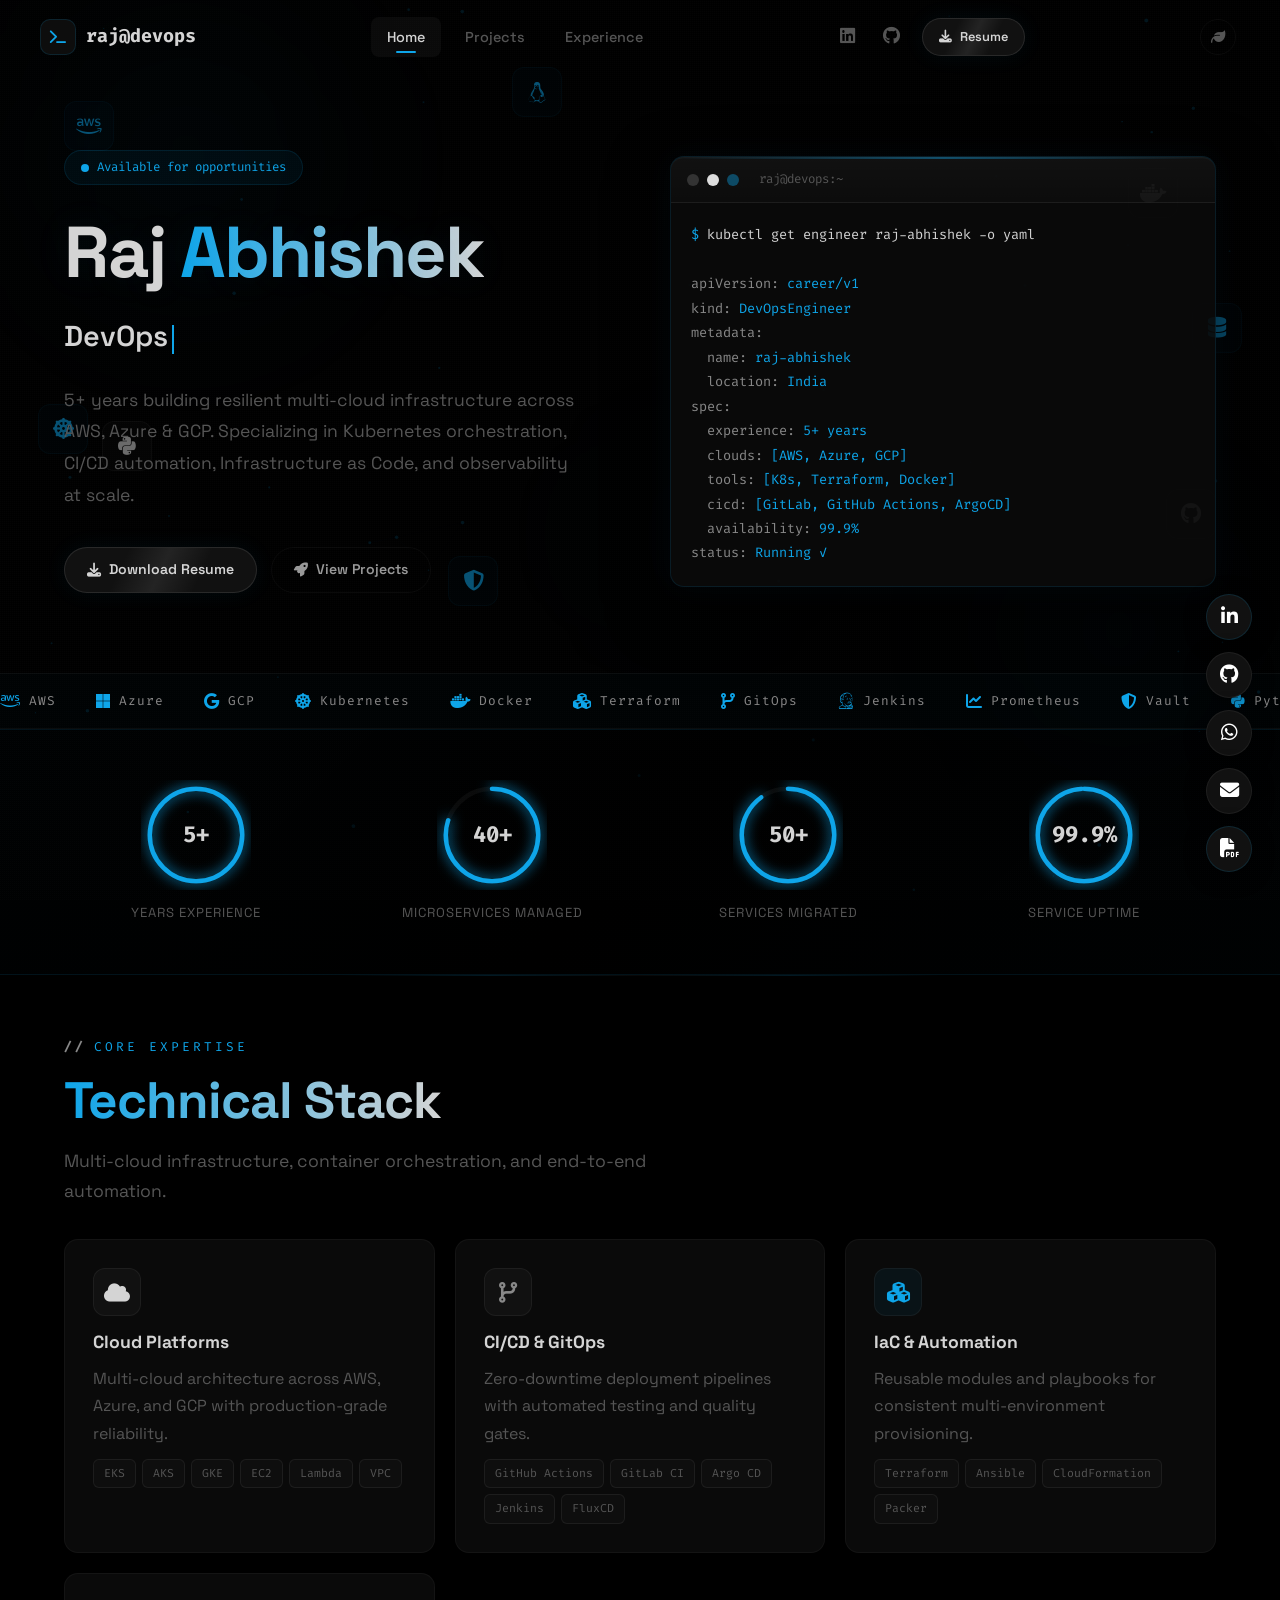
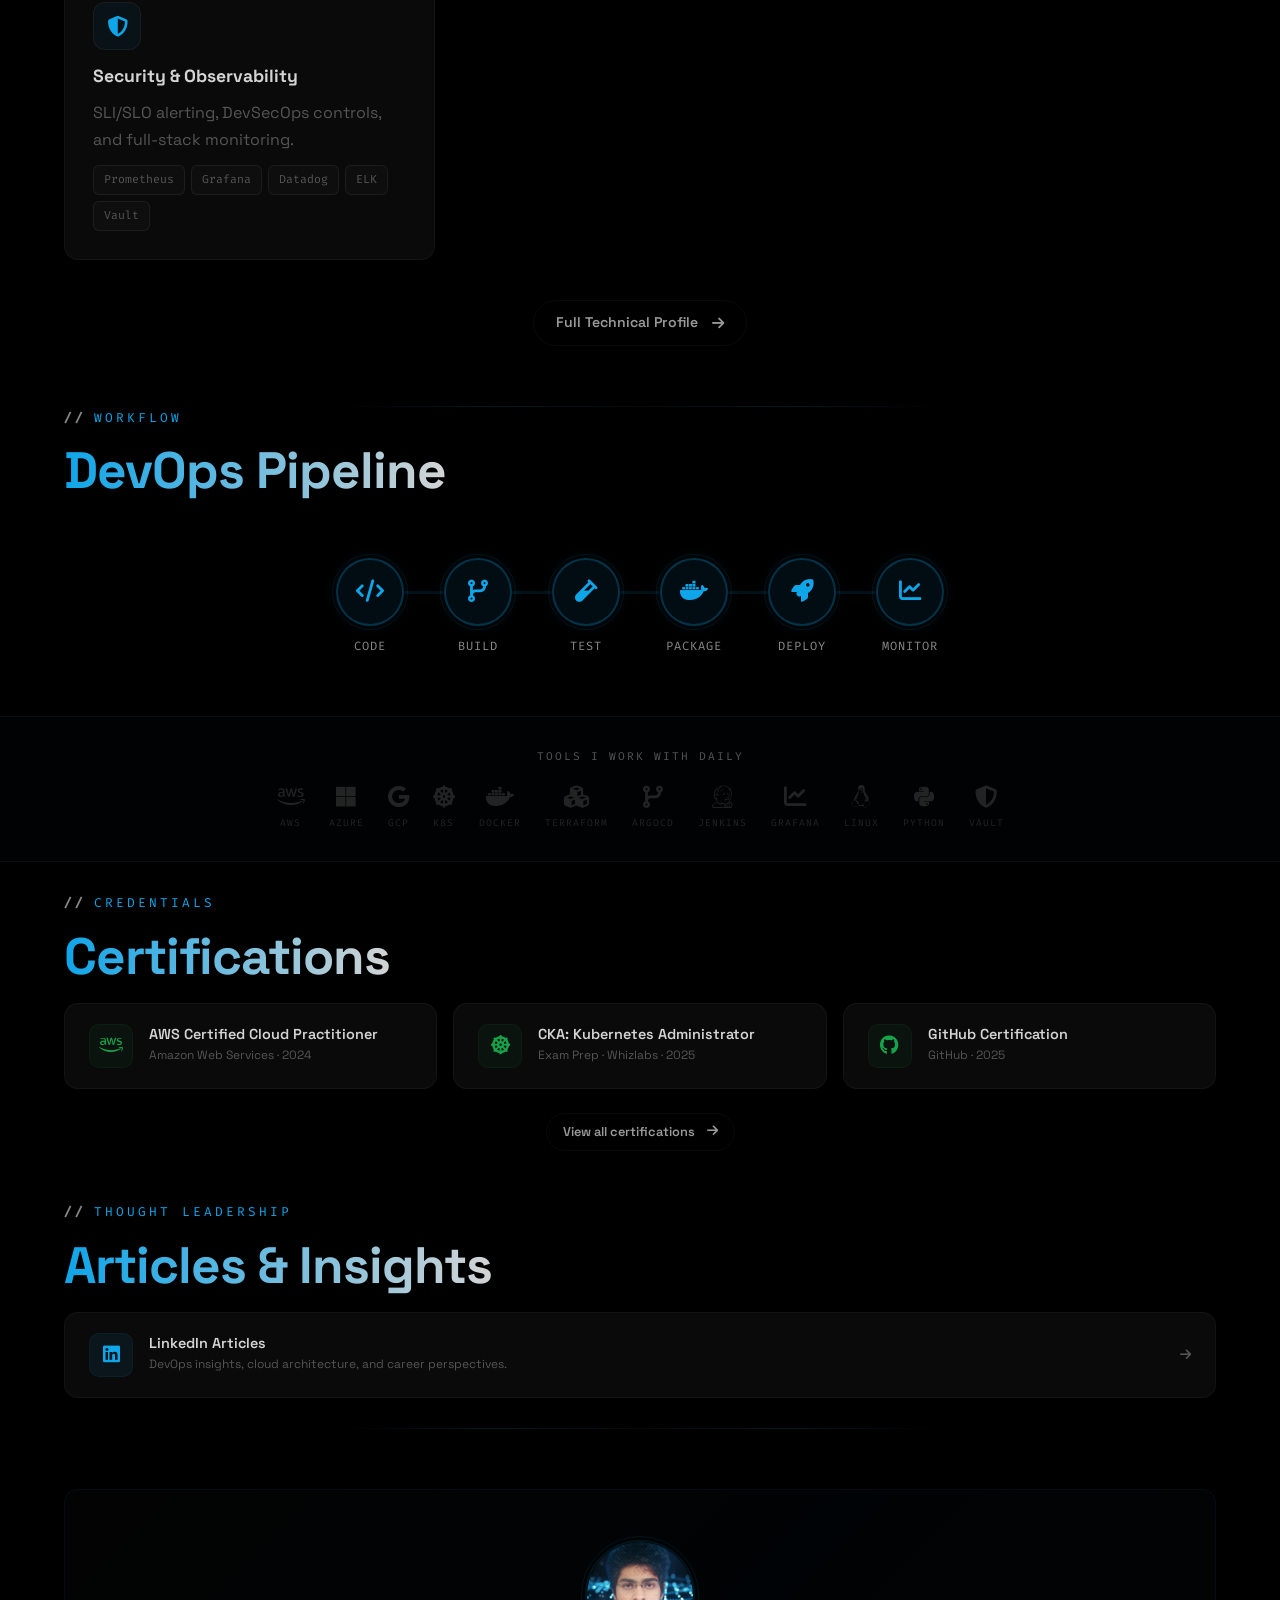
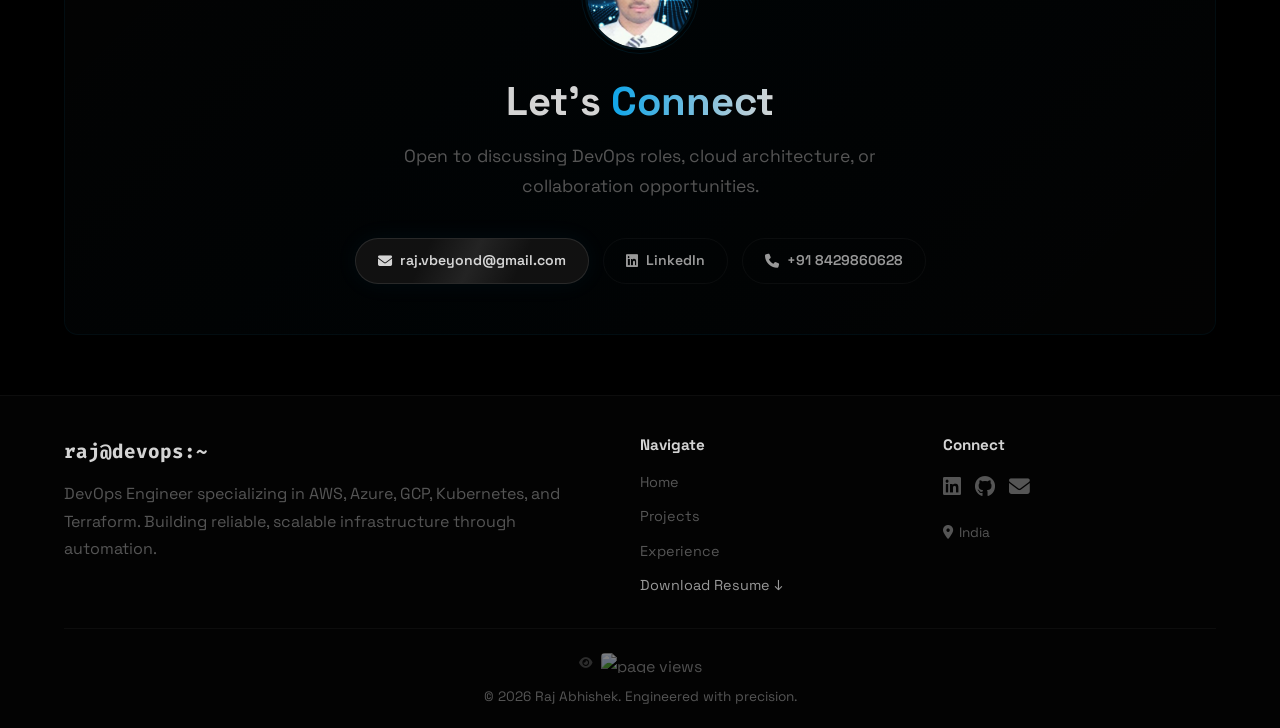
==== commit 6433d805: "Fix CI: resolve link-check, html-validate, and pa11y failures - Add lychee excludes for fonts, mediu" ====
--- a/index.html
+++ b/index.html
@@ -34,7 +34,7 @@
 
   <!-- Mobile Nav Overlay -->
   <div class="mobile-nav">
-    <button class="close-btn" aria-label="Close menu"><i class="fas fa-times"></i></button>
+    <button type="button" class="close-btn" aria-label="Close menu"><i class="fas fa-times"></i></button>
     <a href="index.html">Home</a>
     <a href="projects.html">Projects</a>
     <a href="about.html">Experience</a>
@@ -58,12 +58,12 @@
         <a href="https://github.com/Rajcommit" target="_blank" rel="noopener noreferrer" class="nav-social" aria-label="GitHub"><i class="fab fa-github"></i></a>
         <a href="resume.pdf" download="Raj-Abhishek-DevOps-Resume.pdf" class="btn btn-glow btn-sm"><i class="fas fa-download"></i> Resume</a>
       </div>
-      <button class="theme-toggle" aria-label="Toggle theme"><i class="fas fa-leaf"></i></button>
-      <button class="mobile-toggle" aria-label="Open menu"><i class="fas fa-bars"></i></button>
+      <button type="button" class="theme-toggle" aria-label="Toggle theme"><i class="fas fa-leaf"></i></button>
+      <button type="button" class="mobile-toggle" aria-label="Open menu"><i class="fas fa-bars"></i></button>
     </div>
   </header>
 
-  <main id="main-content" role="main">
+  <main id="main-content">
     <!-- Hero -->
     <section class="hero">
       <!-- Floating tech icons -->
@@ -82,7 +82,7 @@
           <div class="hero-badge"><span class="pulse"></span> Available for opportunities</div>
           <h1>Raj <span class="gradient-text">Abhishek</span></h1>
           <p class="hero-role"><span class="typed-text">DevOps Engineer</span><span class="cursor"></span></p>
-          <p class="hero-desc">5+ years building resilient multi-cloud infrastructure across AWS, Azure & GCP. Specializing in Kubernetes orchestration, CI/CD automation, Infrastructure as Code, and observability at scale.</p>
+          <p class="hero-desc">5+ years building resilient multi-cloud infrastructure across AWS, Azure &amp; GCP. Specializing in Kubernetes orchestration, CI/CD automation, Infrastructure as Code, and observability at scale.</p>
           <div class="hero-actions">
             <a href="resume.pdf" download="Raj-Abhishek-DevOps-Resume.pdf" class="btn btn-glow"><i class="fas fa-download"></i> Download Resume</a>
             <a href="projects.html" class="btn btn-ghost"><i class="fas fa-rocket"></i> View Projects</a>
@@ -199,7 +199,7 @@
           </div>
           <div class="glass-card skill-card reveal delay-1">
             <div class="skill-icon cicd"><i class="fas fa-code-branch"></i></div>
-            <h3>CI/CD & GitOps</h3>
+            <h3>CI/CD &amp; GitOps</h3>
             <p>Zero-downtime deployment pipelines with automated testing and quality gates.</p>
             <div class="skill-tags">
               <span class="skill-tag">GitHub Actions</span><span class="skill-tag">GitLab CI</span>
@@ -208,7 +208,7 @@
           </div>
           <div class="glass-card skill-card reveal delay-2">
             <div class="skill-icon iac"><i class="fas fa-cubes"></i></div>
-            <h3>IaC & Automation</h3>
+            <h3>IaC &amp; Automation</h3>
             <p>Reusable modules and playbooks for consistent multi-environment provisioning.</p>
             <div class="skill-tags">
               <span class="skill-tag">Terraform</span><span class="skill-tag">Ansible</span>
@@ -217,7 +217,7 @@
           </div>
           <div class="glass-card skill-card reveal delay-3">
             <div class="skill-icon security"><i class="fas fa-shield-halved"></i></div>
-            <h3>Security & Observability</h3>
+            <h3>Security &amp; Observability</h3>
             <p>SLI/SLO alerting, DevSecOps controls, and full-stack monitoring.</p>
             <div class="skill-tags">
               <span class="skill-tag">Prometheus</span><span class="skill-tag">Grafana</span>
@@ -330,29 +330,13 @@
     <section class="section" style="padding-top:20px;padding-bottom:30px">
       <div class="container">
         <div class="section-label reveal">Thought Leadership</div>
-        <h2 class="section-title reveal"><span class="gradient-text">Articles & Insights</span></h2>
+        <h2 class="section-title reveal"><span class="gradient-text">Articles &amp; Insights</span></h2>
         <div class="blog-grid">
           <a href="https://www.linkedin.com/in/raj-abhishek-devops/recent-activity/articles/" target="_blank" rel="noopener noreferrer" class="glass-card blog-card reveal">
             <div class="blog-icon"><i class="fab fa-linkedin"></i></div>
             <div>
               <h4>LinkedIn Articles</h4>
               <p>DevOps insights, cloud architecture, and career perspectives.</p>
-            </div>
-            <i class="fas fa-arrow-right blog-arrow"></i>
-          </a>
-          <a href="https://medium.com/@raj.vbeyond" target="_blank" rel="noopener noreferrer" class="glass-card blog-card reveal delay-1">
-            <div class="blog-icon"><i class="fab fa-medium"></i></div>
-            <div>
-              <h4>Medium</h4>
-              <p>Technical deep-dives on Kubernetes, Terraform, and CI/CD.</p>
-            </div>
-            <i class="fas fa-arrow-right blog-arrow"></i>
-          </a>
-          <a href="https://dev.to/rajcommit" target="_blank" rel="noopener noreferrer" class="glass-card blog-card reveal delay-2">
-            <div class="blog-icon"><i class="fab fa-dev"></i></div>
-            <div>
-              <h4>Dev.to</h4>
-              <p>Tutorials, guides, and community contributions.</p>
             </div>
             <i class="fas fa-arrow-right blog-arrow"></i>
           </a>
@@ -426,7 +410,7 @@
     </div>
   </footer>
 
-  <button class="back-to-top" aria-label="Back to top"><i class="fas fa-chevron-up"></i></button>
+  <button type="button" class="back-to-top" aria-label="Back to top"><i class="fas fa-chevron-up"></i></button>
   <script src="script.js" defer></script>
 </body>
 </html>
--- a/style.css
+++ b/style.css
@@ -394,6 +394,11 @@
 .cursor{display:inline-block;width:2px;height:1em;background:var(--cyan);margin-left:4px;animation:blink 1s step-end infinite;vertical-align:text-bottom}
 @keyframes blink{50%{opacity:0}}
 
+/* ── PAGE TRANSITION ── */
+body{opacity:0;animation:fadeIn .3s ease forwards}
+body.fade-out{opacity:0;transition:opacity .2s ease}
+@keyframes fadeIn{to{opacity:1}}
+
 /* ── ACCESSIBILITY ── */
 a:focus-visible,.btn:focus-visible,.float-btn:focus-visible,.mobile-toggle:focus-visible,.nav-social:focus-visible{outline:2px solid var(--cyan);outline-offset:3px;border-radius:4px}
 .nav-links a:focus-visible{outline-offset:2px;border-radius:8px}
